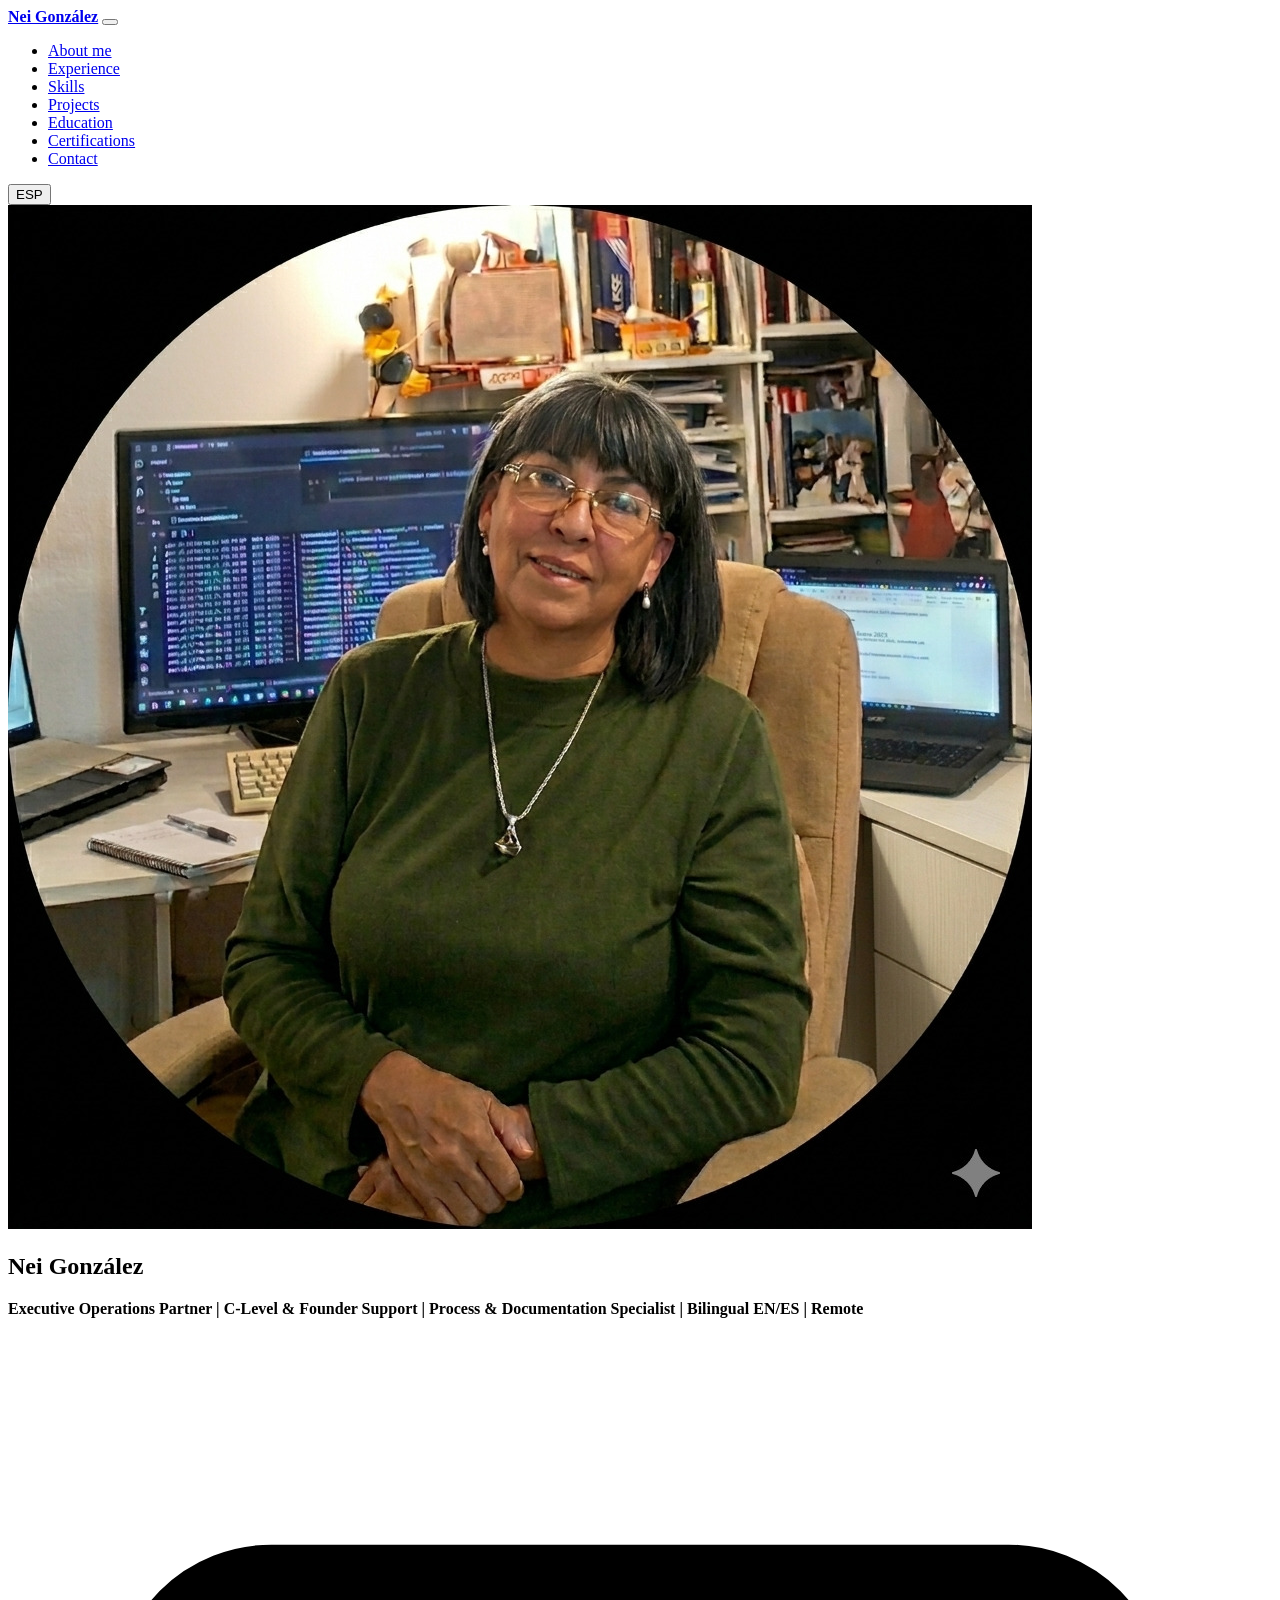
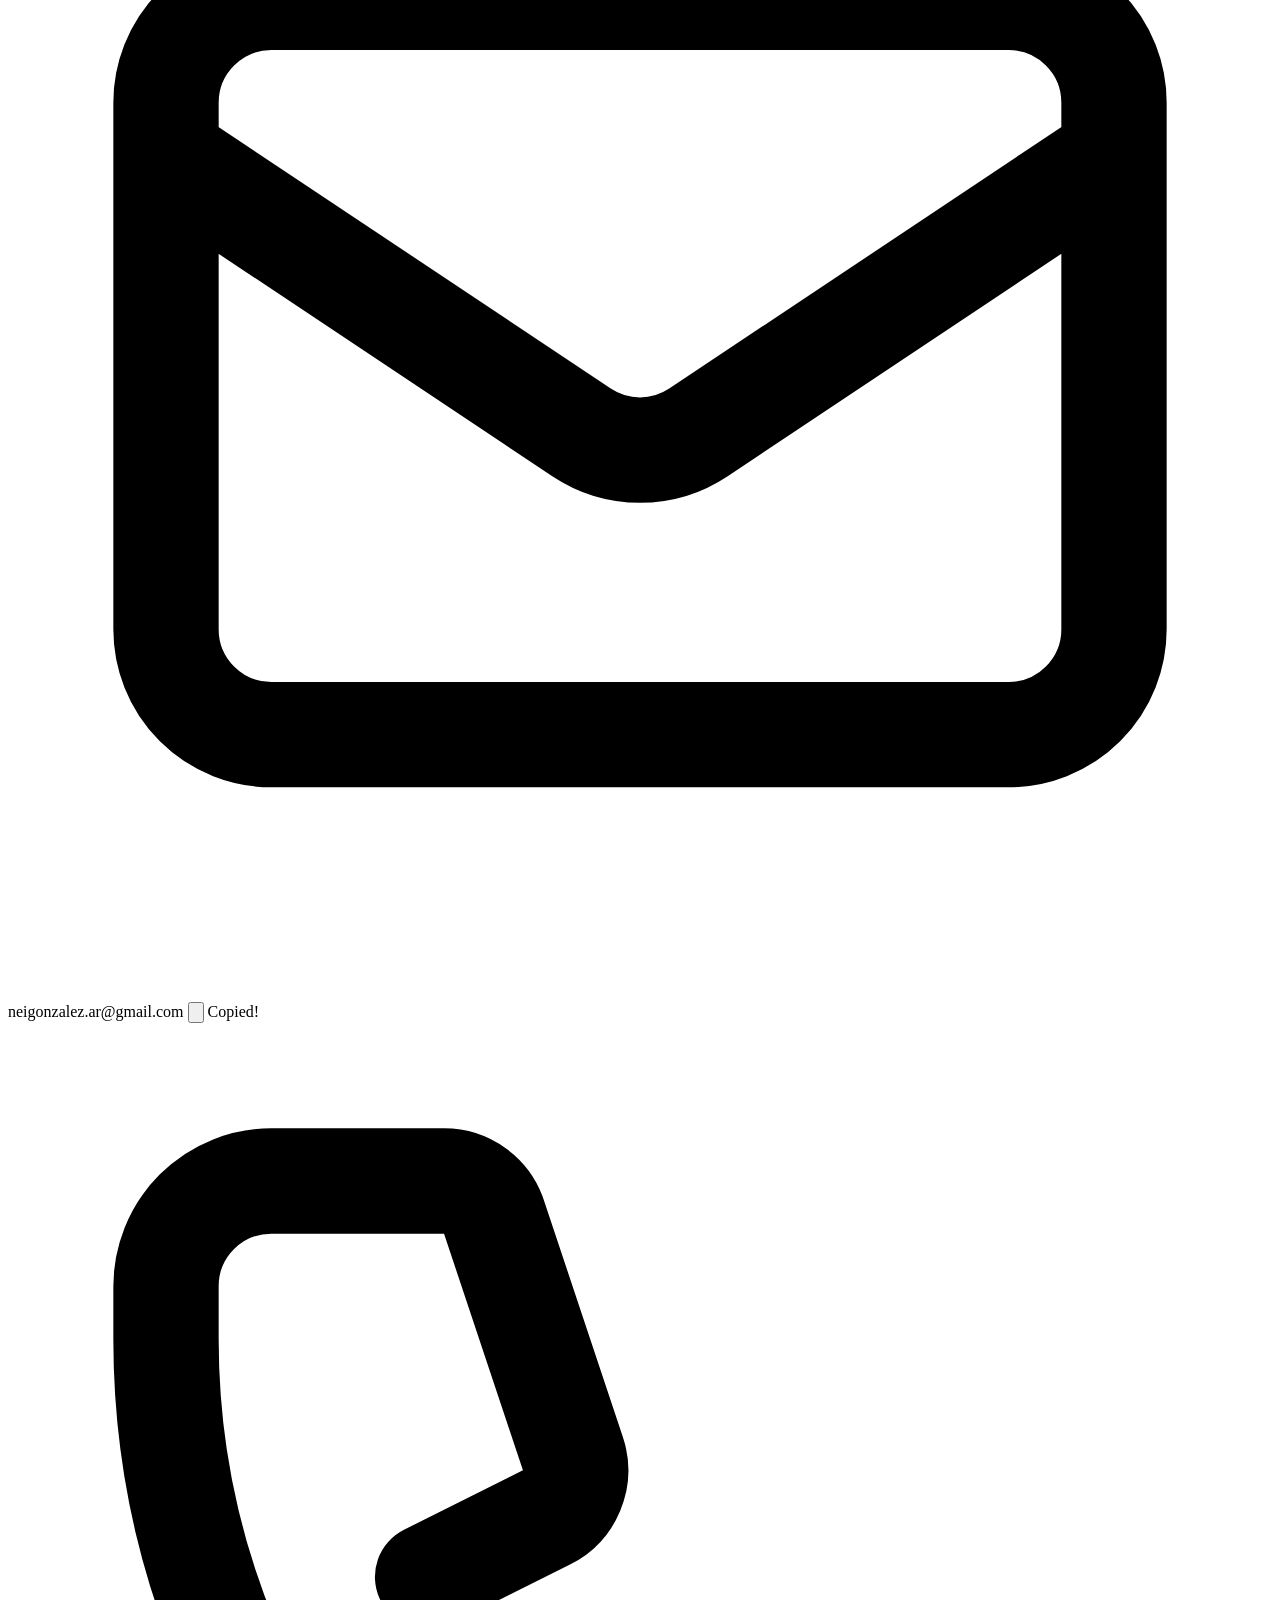
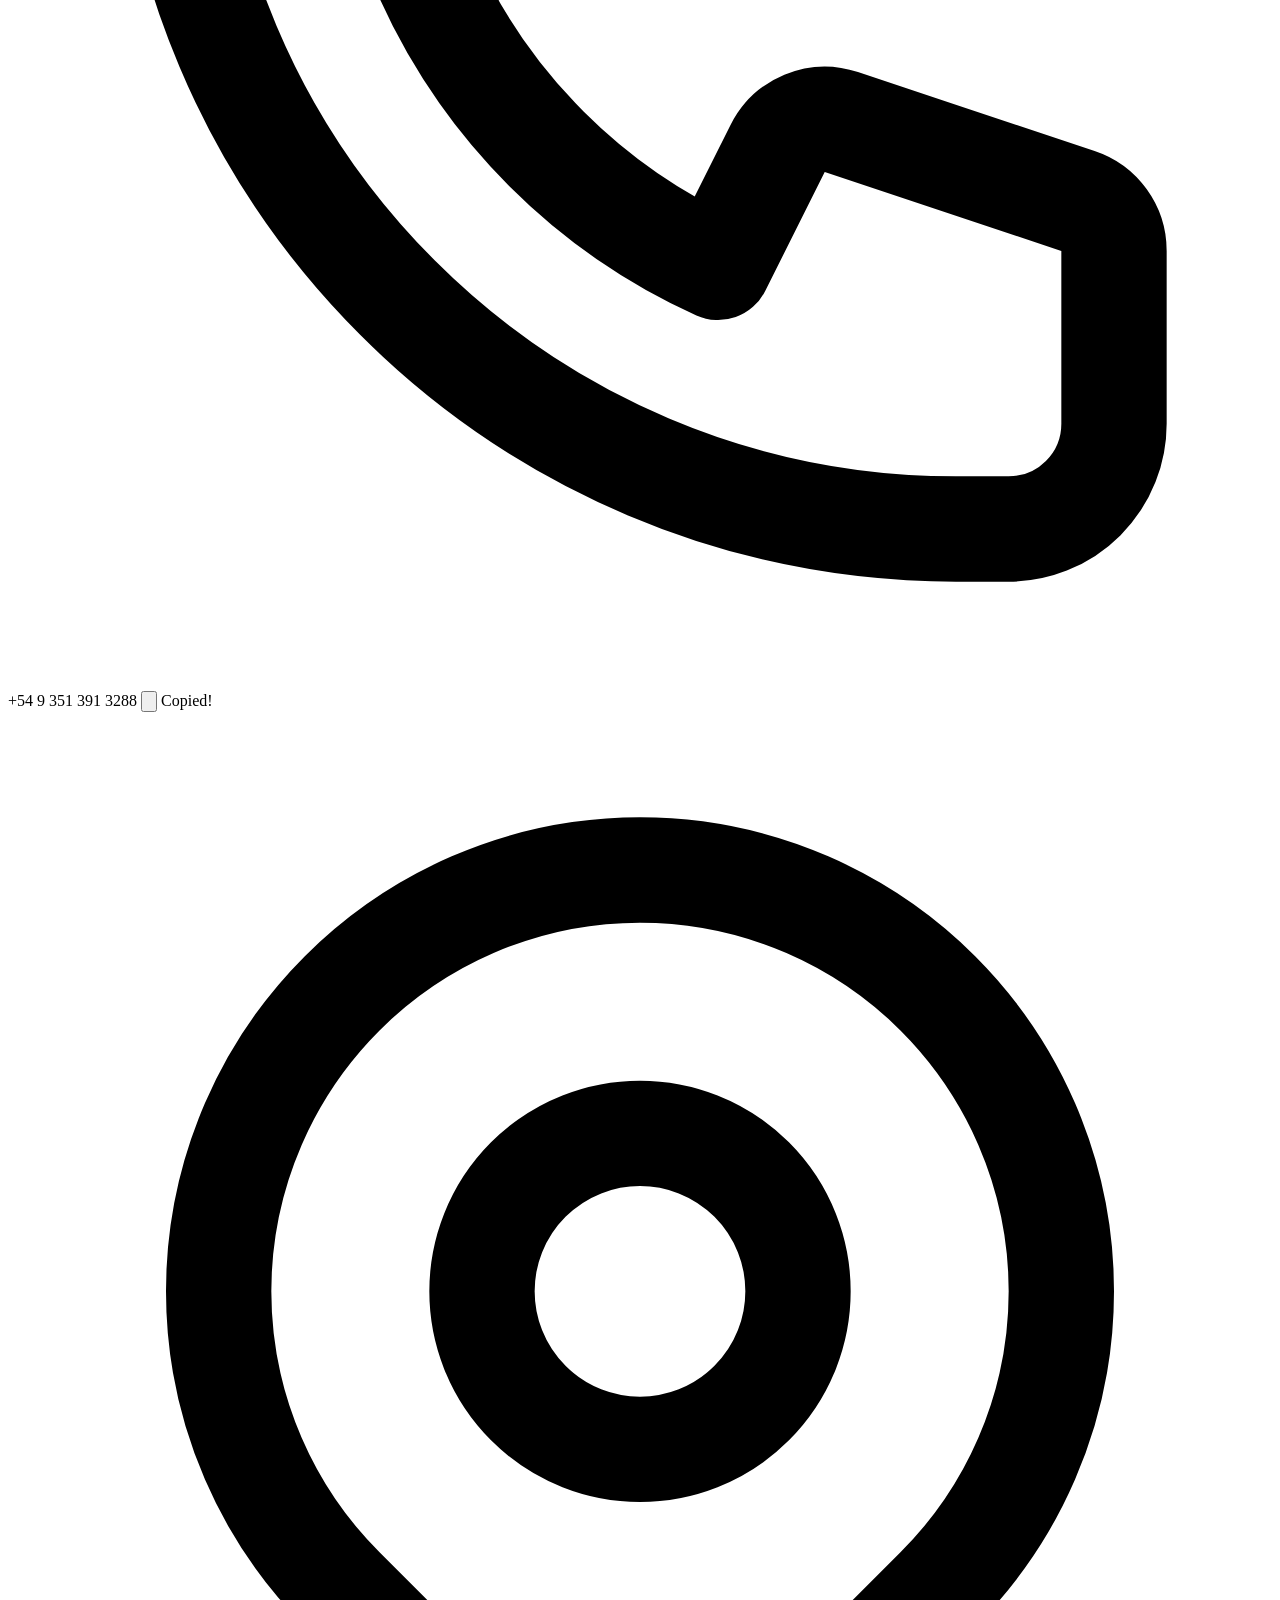
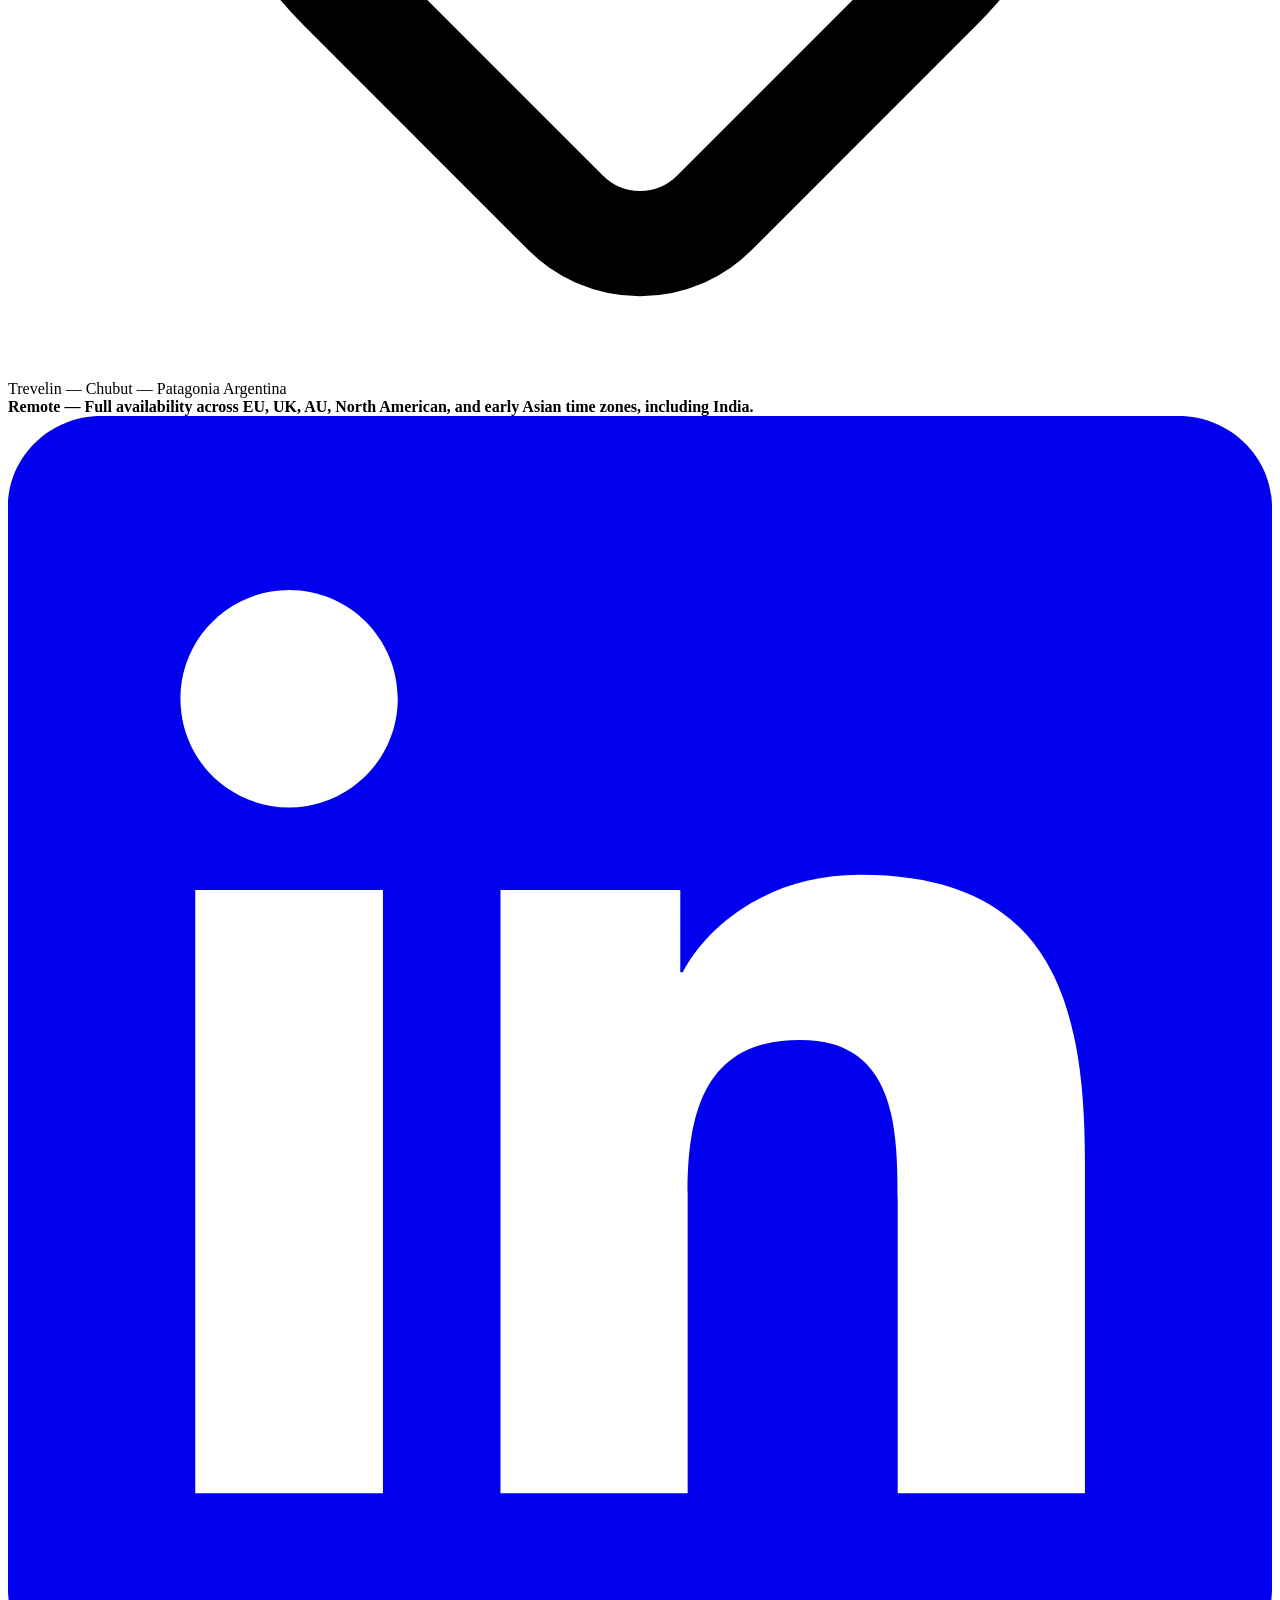
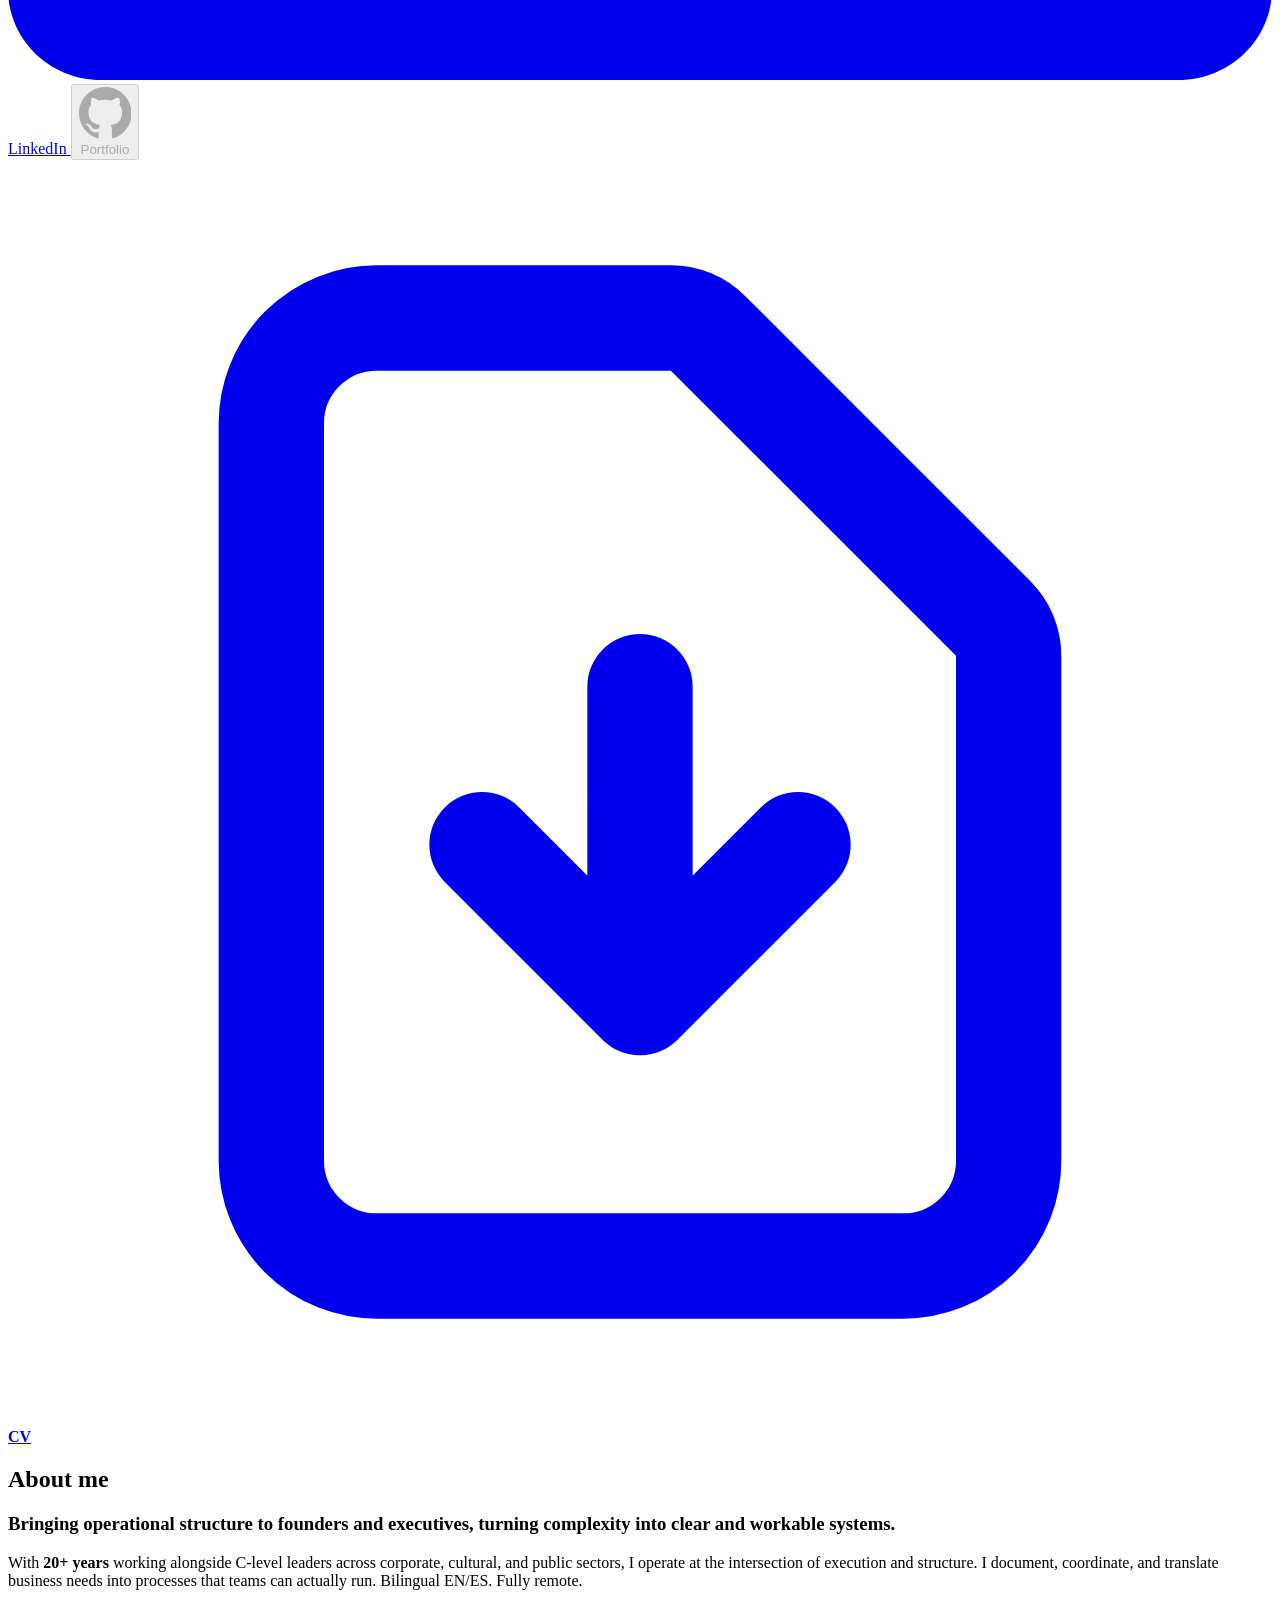
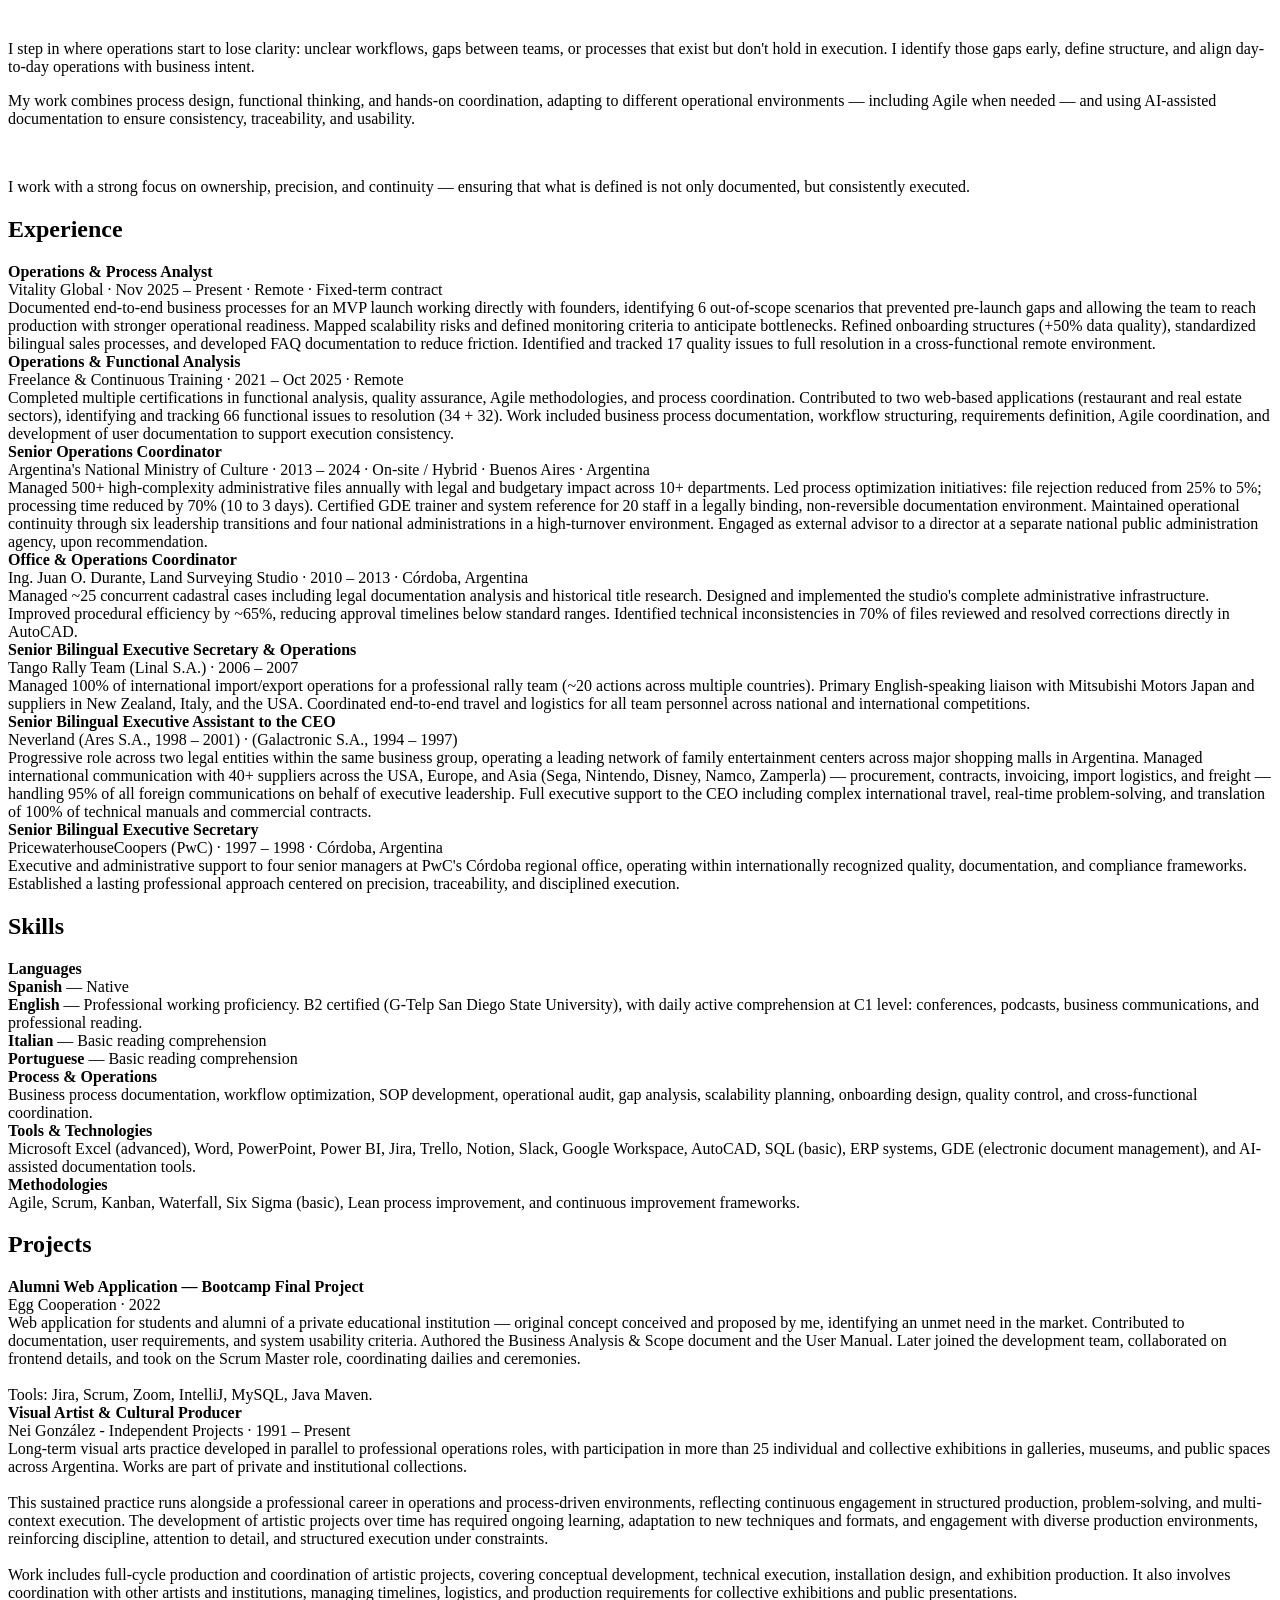
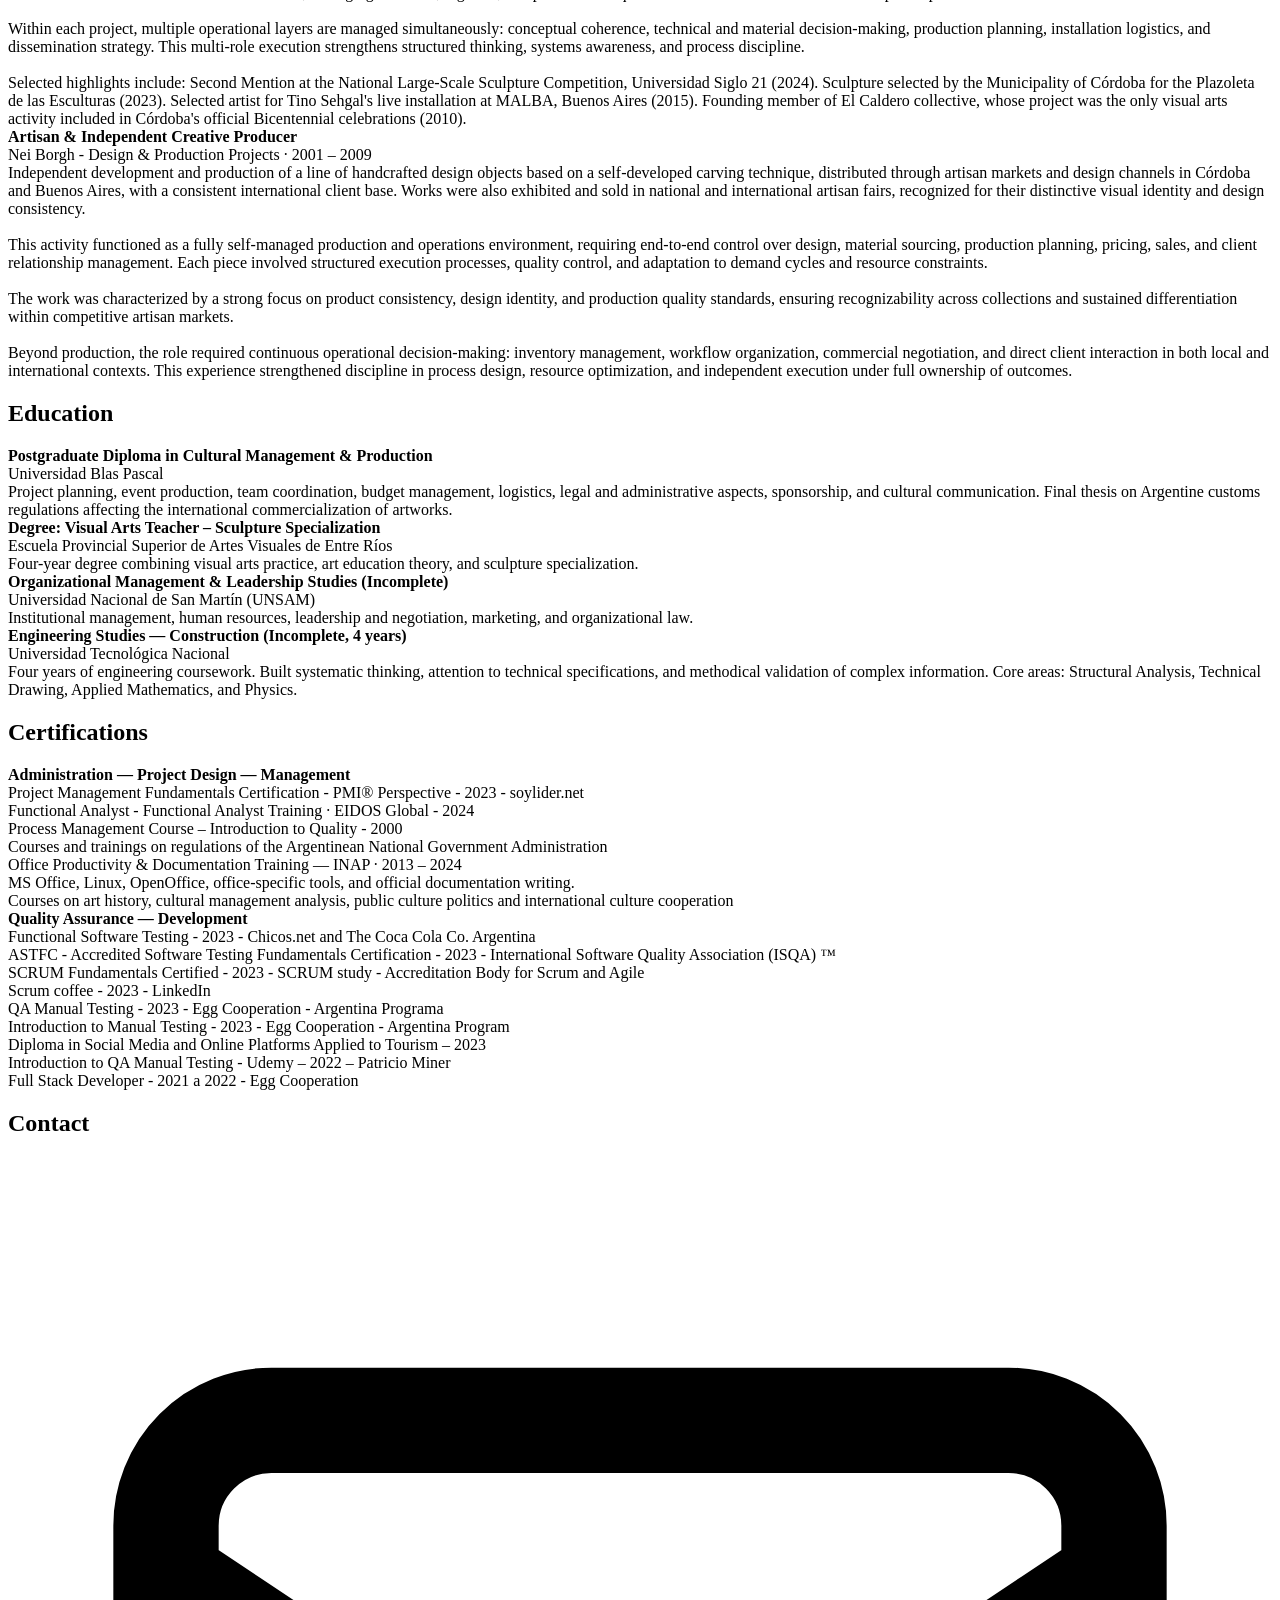
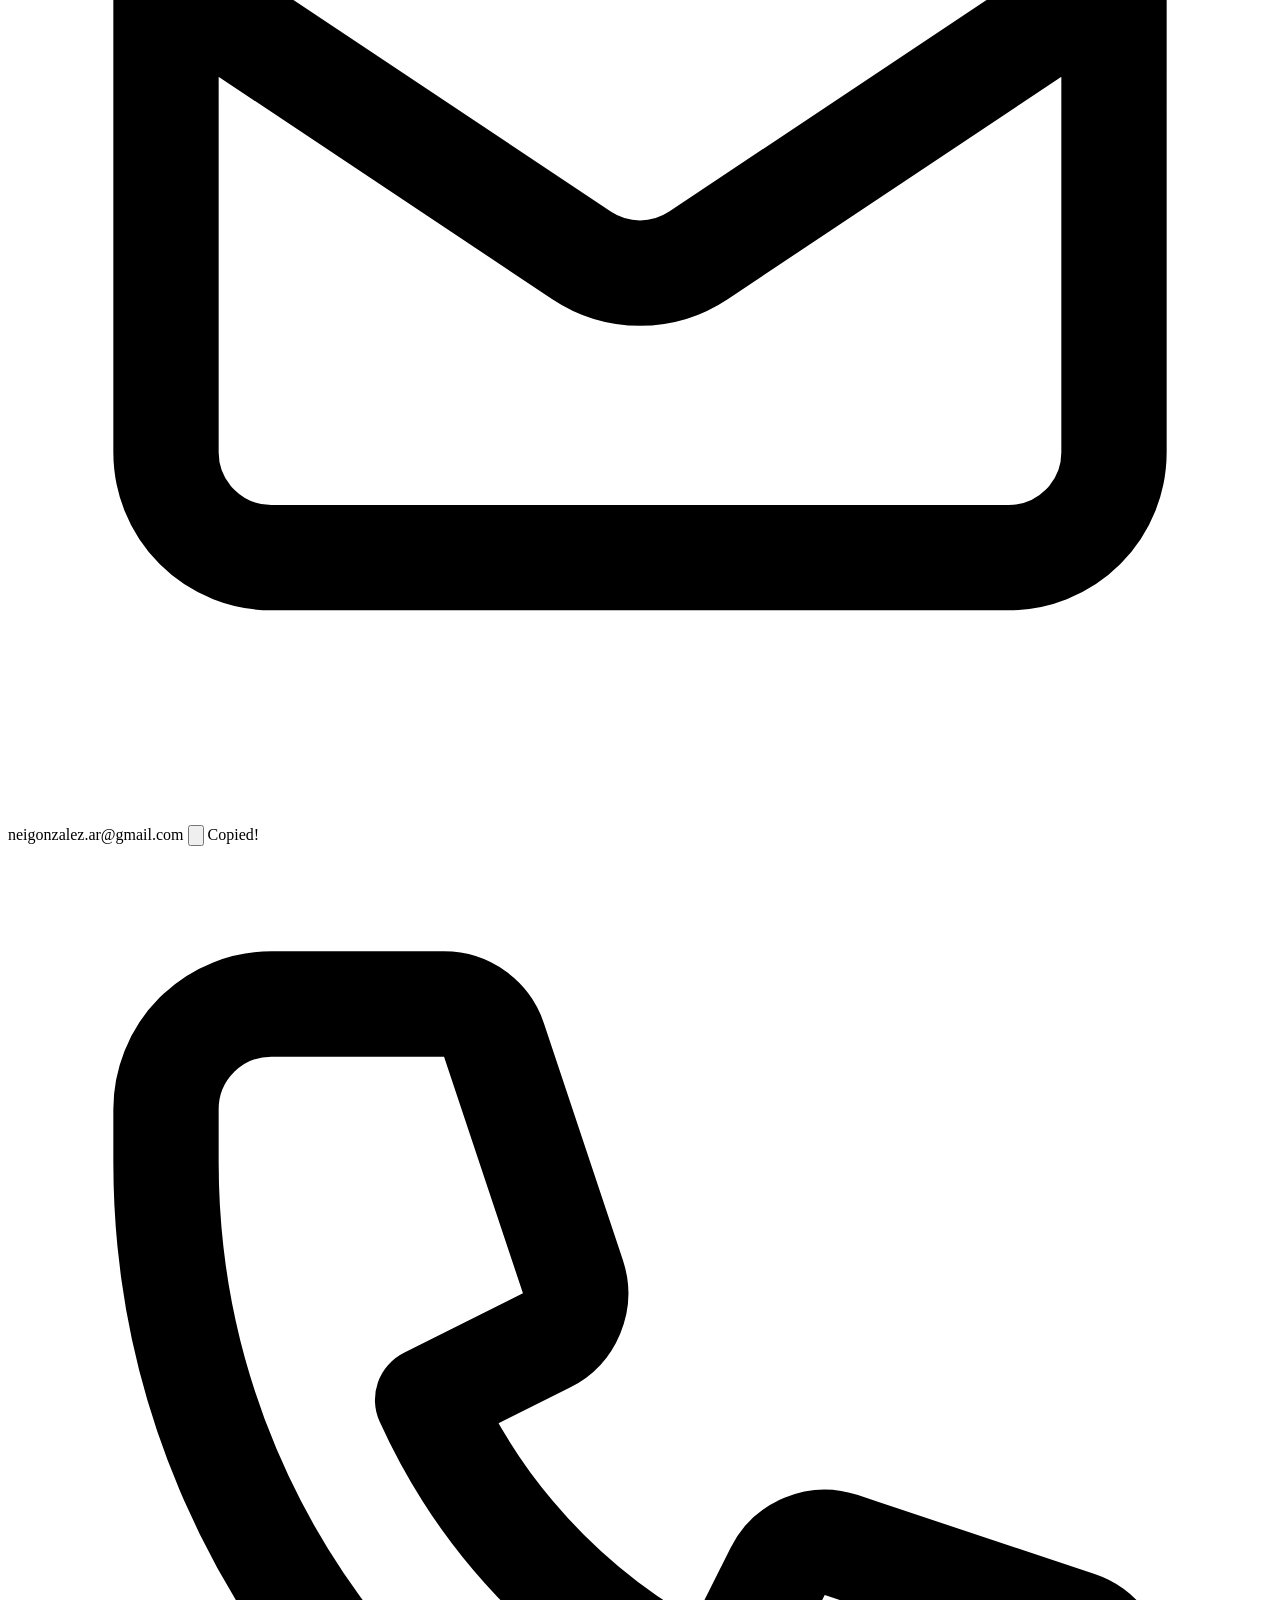
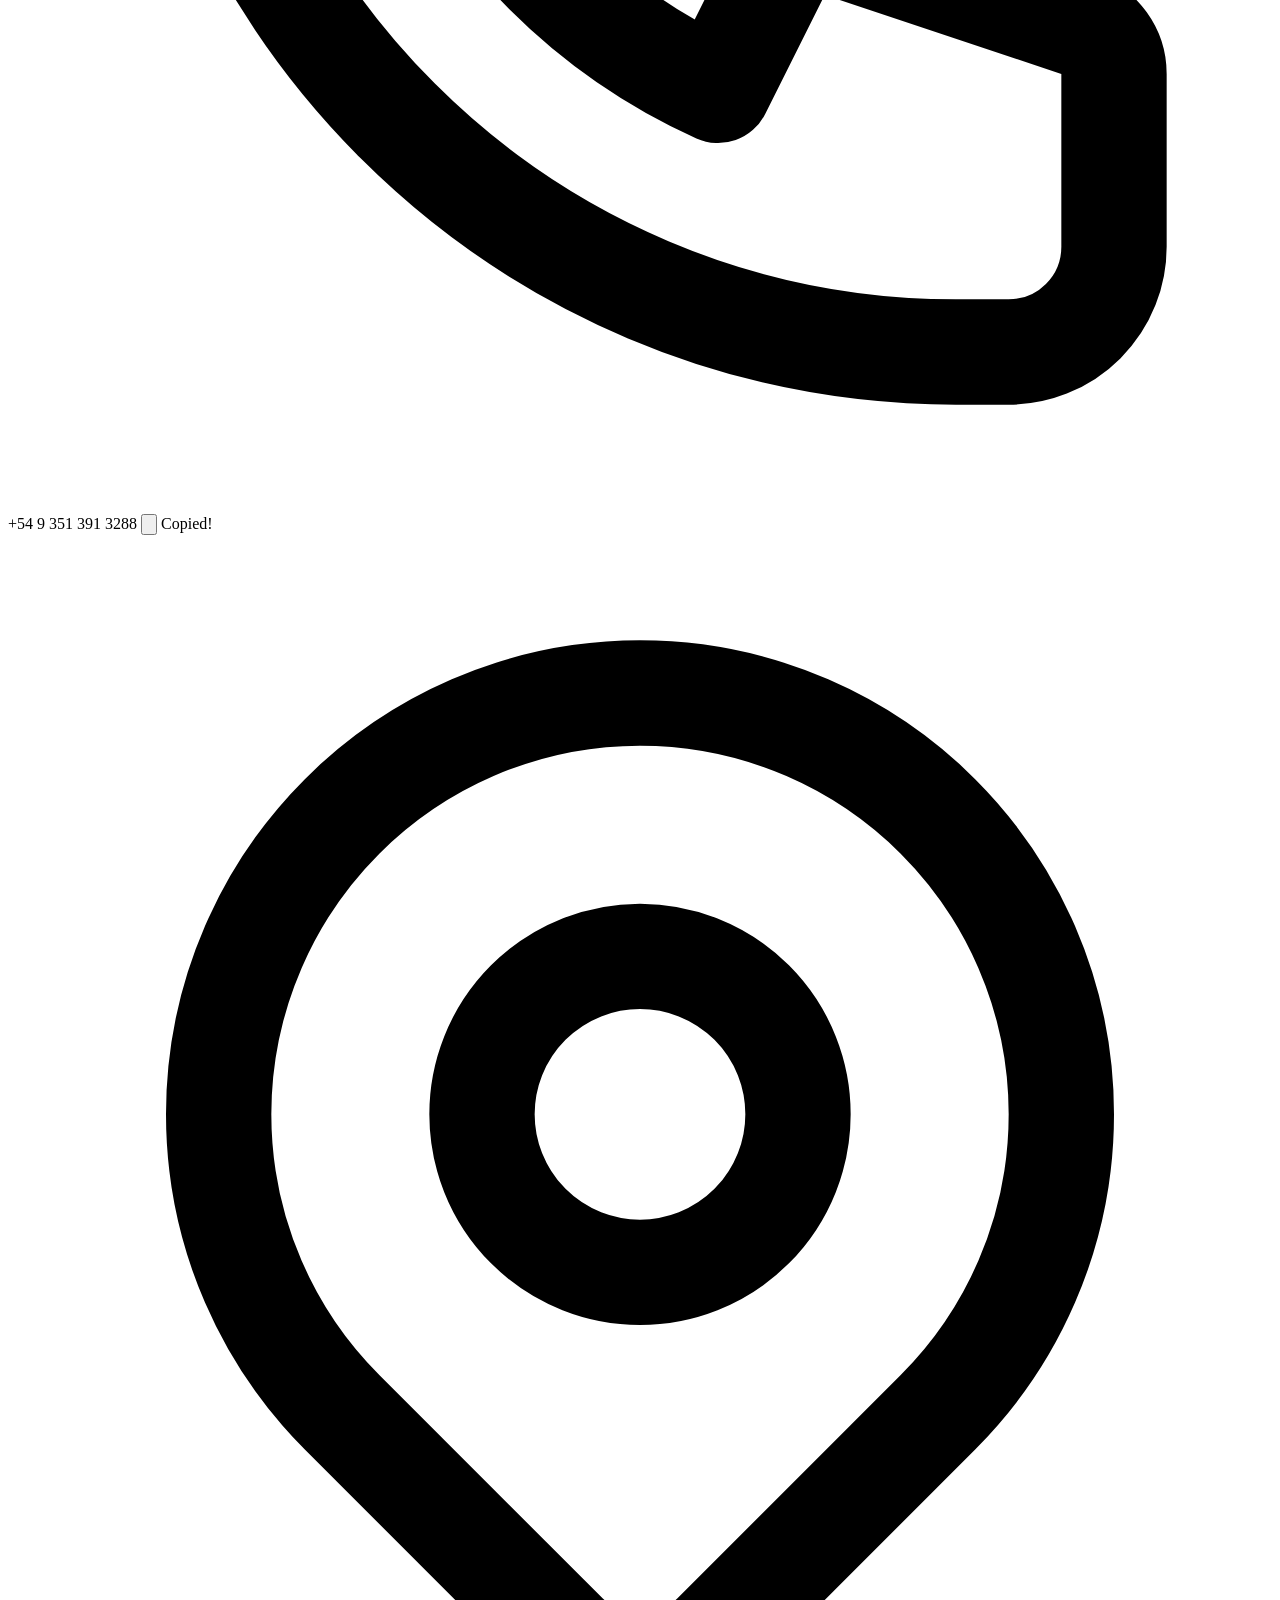
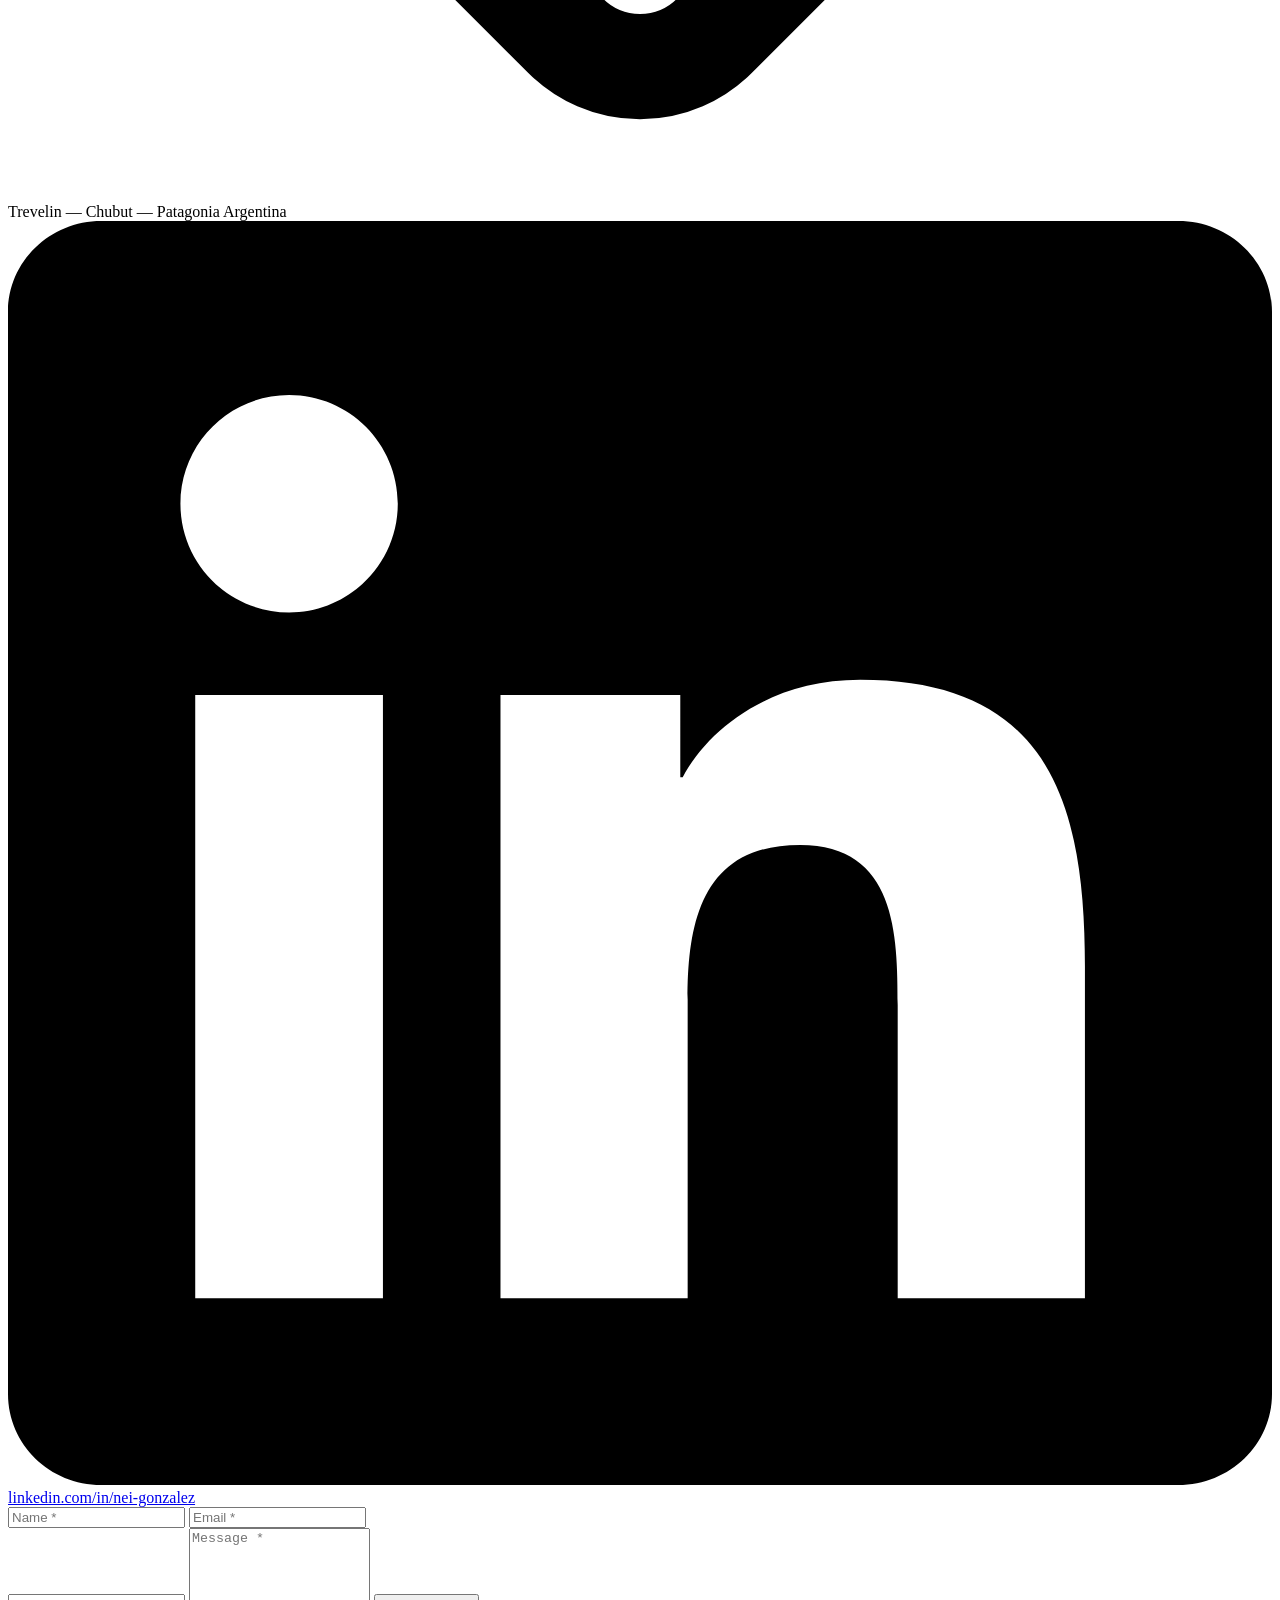
==== index.html @ 6a9e85c9 "Add files via upload" ====
<!DOCTYPE html>
<html lang="en">
<head>
    <meta charset="UTF-8">
    <meta name="viewport" content="width=device-width, initial-scale=1.0">
    <meta name="description" content="Nei González - Executive Operations Partner | C-Level & Founder Support | Process & Documentation Specialist | Bilingual EN/ES | Remote">
    <title>Nei González — Executive Operations Partner</title>
    <link rel="icon" type="image/svg+xml" href="img/favicon.svg">
    <link rel="stylesheet" href="css/estilos.css">
</head>
<body>

    <!-- Navigation -->
    <nav id="navbar">
        <a href="#" class="nav-name" onclick="resetHero(); closeMenu(); return false;"><strong>Nei González</strong></a>
        <button class="hamburger" onclick="toggleMenu()">
            <span></span>
            <span></span>
            <span></span>
        </button>
        <ul class="nav-links" id="navLinks">
            <li><a href="#about" onclick="closeMenu()">About me</a></li>
            <li><a href="#experience" onclick="closeMenu()">Experience</a></li>
            <li><a href="#skills" onclick="closeMenu()">Skills</a></li>
            <li><a href="#projects" onclick="closeMenu()">Projects</a></li>
            <li><a href="#education" onclick="closeMenu()">Education</a></li>
            <li><a href="#certifications" onclick="closeMenu()">Certifications</a></li>
            <li><a href="#contact" onclick="closeMenu()">Contact</a></li>
        </ul>
        <button class="lang-btn" onclick="switchLang()">ESP</button>
    </nav>

    <!-- Hero Section -->
    <section class="hero" id="hero">
        <div class="hero-bg"></div>
        <div class="hero-overlay"></div>

        <div class="hero-content">
            <div class="hero-photo-panel" id="photoPanel">
                <img src="img/perfil.jpg" alt="Nei González" class="hero-photo">
            </div>
            <div class="hero-info-panel" id="infoPanel">
                <h1 class="hero-name"><strong>Nei González</strong></h1>
                <p class="hero-title"><strong>Executive Operations Partner | C-Level & Founder Support | Process & Documentation Specialist | Bilingual EN/ES | Remote</strong></p>

                <div class="hero-contact-item">
                    <svg fill="none" stroke="currentColor" viewBox="0 0 24 24"><path stroke-linecap="round" stroke-linejoin="round" stroke-width="2" d="M3 8l7.89 5.26a2 2 0 002.22 0L21 8M5 19h14a2 2 0 002-2V7a2 2 0 00-2-2H5a2 2 0 00-2 2v10a2 2 0 002 2z"></path></svg>
                    <span>neigonzalez.ar@gmail.com</span>
                    <button class="copy-btn" onclick="copyEmail(this)" title="Copy email">
                        <svg fill="none" stroke="currentColor" viewBox="0 0 24 24"><path stroke-linecap="round" stroke-linejoin="round" stroke-width="2" d="M8 16H6a2 2 0 01-2-2V6a2 2 0 012-2h8a2 2 0 012 2v2m-6 12h8a2 2 0 002-2v-8a2 2 0 00-2-2h-8a2 2 0 00-2 2v8a2 2 0 002 2z"></path></svg>
                    </button>
                    <span class="copy-tooltip">Copied!</span>
                </div>

                <div class="hero-contact-item">
                    <svg fill="none" stroke="currentColor" viewBox="0 0 24 24"><path stroke-linecap="round" stroke-linejoin="round" stroke-width="2" d="M3 5a2 2 0 012-2h3.28a1 1 0 01.948.684l1.498 4.493a1 1 0 01-.502 1.21l-2.257 1.13a11.042 11.042 0 005.516 5.516l1.13-2.257a1 1 0 011.21-.502l4.493 1.498a1 1 0 01.684.949V19a2 2 0 01-2 2h-1C9.716 21 3 14.284 3 6V5z"></path></svg>
                    <span>+54 9 351 391 3288</span>
                    <button class="copy-btn" onclick="copyPhone(this)" title="Copy phone">
                        <svg fill="none" stroke="currentColor" viewBox="0 0 24 24"><path stroke-linecap="round" stroke-linejoin="round" stroke-width="2" d="M8 16H6a2 2 0 01-2-2V6a2 2 0 012-2h8a2 2 0 012 2v2m-6 12h8a2 2 0 002-2v-8a2 2 0 00-2-2h-8a2 2 0 00-2 2v8a2 2 0 002 2z"></path></svg>
                    </button>
                    <span class="copy-tooltip">Copied!</span>
                </div>

                <div class="hero-contact-item">
                    <svg fill="none" stroke="currentColor" viewBox="0 0 24 24"><path stroke-linecap="round" stroke-linejoin="round" stroke-width="2" d="M17.657 16.657L13.414 20.9a1.998 1.998 0 01-2.827 0l-4.244-4.243a8 8 0 1111.314 0z"></path><path stroke-linecap="round" stroke-linejoin="round" stroke-width="2" d="M15 11a3 3 0 11-6 0 3 3 0 016 0z"></path></svg>
                    <span>Trevelin — Chubut — Patagonia Argentina</span>
                </div>

                <div class="hero-availability">
                    <strong>Remote — Full availability across EU, UK, AU, North American, and early Asian time zones, including India.</strong>
                </div>

                <div class="hero-buttons">
                    <a href="https://www.linkedin.com/in/nei-gonzalez" target="_blank" rel="noopener" class="hero-btn">
                        <svg fill="currentColor" viewBox="0 0 24 24"><path d="M20.447 20.452h-3.554v-5.569c0-1.328-.027-3.037-1.852-3.037-1.853 0-2.136 1.445-2.136 2.939v5.667H9.351V9h3.414v1.561h.046c.477-.9 1.637-1.85 3.37-1.85 3.601 0 4.267 2.37 4.267 5.455v6.286zM5.337 7.433c-1.144 0-2.063-.926-2.063-2.065 0-1.138.92-2.063 2.063-2.063 1.14 0 2.064.925 2.064 2.063 0 1.139-.925 2.065-2.064 2.065zm1.782 13.019H3.555V9h3.564v11.452zM22.225 0H1.771C.792 0 0 .774 0 1.729v20.542C0 23.227.792 24 1.771 24h20.451C23.2 24 24 23.227 24 22.271V1.729C24 .774 23.2 0 22.222 0h.003z"/></svg>
                        LinkedIn
                    </a>
                    <button class="hero-btn" disabled title="Coming soon">
                        <svg fill="currentColor" viewBox="0 0 24 24"><path d="M12 0c-6.626 0-12 5.373-12 12 0 5.302 3.438 9.8 8.207 11.387.599.111.793-.261.793-.577v-2.234c-3.338.726-4.033-1.416-4.033-1.416-.546-1.387-1.333-1.756-1.333-1.756-1.089-.745.083-.729.083-.729 1.205.084 1.839 1.237 1.839 1.237 1.07 1.834 2.807 1.304 3.492.997.107-.775.418-1.305.762-1.604-2.665-.305-5.467-1.334-5.467-5.931 0-1.311.469-2.381 1.236-3.221-.124-.303-.535-1.524.117-3.176 0 0 1.008-.322 3.301 1.23.957-.266 1.983-.399 3.003-.404 1.02.005 2.047.138 3.006.404 2.291-1.552 3.297-1.23 3.297-1.23.653 1.653.242 2.874.118 3.176.77.84 1.235 1.911 1.235 3.221 0 4.609-2.807 5.624-5.479 5.921.43.372.823 1.102.823 2.222v3.293c0 .319.192.694.801.576 4.765-1.589 8.199-6.086 8.199-11.386 0-6.627-5.373-12-12-12z"/></svg>
                        Portfolio
                    </button>
                    <a href="cv.pdf" download class="hero-btn">
                        <svg fill="none" stroke="currentColor" viewBox="0 0 24 24"><path stroke-linecap="round" stroke-linejoin="round" stroke-width="2" d="M12 10v6m0 0l-3-3m3 3l3-3m2 8H7a2 2 0 01-2-2V5a2 2 0 012-2h5.586a1 1 0 01.707.293l5.414 5.414a1 1 0 01.293.707V19a2 2 0 01-2 2z"></path></svg>
                        <strong>CV</strong>
                    </a>
                </div>
            </div>
        </div>
    </section>

    <!-- About Section -->
    <section class="about section-gray" id="about">
        <h2 class="section-title"><strong>About me</strong></h2>
        <h3 class="about-headline"><strong>Bringing operational structure to founders and executives, turning complexity into clear and workable systems.</strong></h3>

        <div class="about-content">
            <div class="about-block">
                <p>With <strong>20+ years</strong> working alongside C-level leaders across corporate, cultural, and public sectors, I operate at the intersection of execution and structure. I document, coordinate, and translate business needs into processes that teams can actually run. Bilingual EN/ES. Fully remote.</p>
                <br>
                <p>I step in where operations start to lose clarity: unclear workflows, gaps between teams, or processes that exist but don't hold in execution. I identify those gaps early, define structure, and align day-to-day operations with business intent.</p>
            </div>

            <div class="about-block">
                <p>My work combines process design, functional thinking, and hands-on coordination, adapting to different operational environments — including Agile when needed — and using AI-assisted documentation to ensure consistency, traceability, and usability.</p>
                <br>
                <p>I work with a strong focus on ownership, precision, and continuity — ensuring that what is defined is not only documented, but consistently executed.</p>
            </div>
        </div>
    </section>

    <!-- Experience Section -->
    <section class="experience section-white animate-columns" id="experience">
        <h2 class="section-title"><strong>Experience</strong></h2>

        <div class="experience-item">
            <div class="experience-title">
                <strong>Operations & Process Analyst</strong><br>
                Vitality Global · Nov 2025 – Present · Remote · Fixed-term contract
            </div>
            <div class="experience-text">
                Documented end-to-end business processes for an MVP launch working directly with founders, identifying 6 out-of-scope scenarios that prevented pre-launch gaps and allowing the team to reach production with stronger operational readiness. Mapped scalability risks and defined monitoring criteria to anticipate bottlenecks. Refined onboarding structures (+50% data quality), standardized bilingual sales processes, and developed FAQ documentation to reduce friction. Identified and tracked 17 quality issues to full resolution in a cross-functional remote environment.
            </div>
        </div>

        <div class="experience-item">
            <div class="experience-title">
                <strong>Operations & Functional Analysis</strong><br>
                Freelance & Continuous Training · 2021 – Oct 2025 · Remote
            </div>
            <div class="experience-text">
                Completed multiple certifications in functional analysis, quality assurance, Agile methodologies, and process coordination. Contributed to two web-based applications (restaurant and real estate sectors), identifying and tracking 66 functional issues to resolution (34 + 32). Work included business process documentation, workflow structuring, requirements definition, Agile coordination, and development of user documentation to support execution consistency.
            </div>
        </div>

        <div class="experience-item">
            <div class="experience-title">
                <strong>Senior Operations Coordinator</strong><br>
                Argentina's National Ministry of Culture · 2013 – 2024 · On-site / Hybrid · Buenos Aires · Argentina
            </div>
            <div class="experience-text">
                Managed 500+ high-complexity administrative files annually with legal and budgetary impact across 10+ departments. Led process optimization initiatives: file rejection reduced from 25% to 5%; processing time reduced by 70% (10 to 3 days). Certified GDE trainer and system reference for 20 staff in a legally binding, non-reversible documentation environment. Maintained operational continuity through six leadership transitions and four national administrations in a high-turnover environment. Engaged as external advisor to a director at a separate national public administration agency, upon recommendation.
            </div>
        </div>

        <div class="experience-item">
            <div class="experience-title">
                <strong>Office & Operations Coordinator</strong><br>
                Ing. Juan O. Durante, Land Surveying Studio · 2010 – 2013 · Córdoba, Argentina
            </div>
            <div class="experience-text">
                Managed ~25 concurrent cadastral cases including legal documentation analysis and historical title research. Designed and implemented the studio's complete administrative infrastructure. Improved procedural efficiency by ~65%, reducing approval timelines below standard ranges. Identified technical inconsistencies in 70% of files reviewed and resolved corrections directly in AutoCAD.
            </div>
        </div>

        <div class="experience-item">
            <div class="experience-title">
                <strong>Senior Bilingual Executive Secretary & Operations</strong><br>
                Tango Rally Team (Linal S.A.) · 2006 – 2007
            </div>
            <div class="experience-text">
                Managed 100% of international import/export operations for a professional rally team (~20 actions across multiple countries). Primary English-speaking liaison with Mitsubishi Motors Japan and suppliers in New Zealand, Italy, and the USA. Coordinated end-to-end travel and logistics for all team personnel across national and international competitions.
            </div>
        </div>

        <div class="experience-item">
            <div class="experience-title">
                <strong>Senior Bilingual Executive Assistant to the CEO</strong><br>
                Neverland (Ares S.A., 1998 – 2001) · (Galactronic S.A., 1994 – 1997)
            </div>
            <div class="experience-text">
                Progressive role across two legal entities within the same business group, operating a leading network of family entertainment centers across major shopping malls in Argentina. Managed international communication with 40+ suppliers across the USA, Europe, and Asia (Sega, Nintendo, Disney, Namco, Zamperla) — procurement, contracts, invoicing, import logistics, and freight — handling 95% of all foreign communications on behalf of executive leadership. Full executive support to the CEO including complex international travel, real-time problem-solving, and translation of 100% of technical manuals and commercial contracts.
            </div>
        </div>

        <div class="experience-item">
            <div class="experience-title">
                <strong>Senior Bilingual Executive Secretary</strong><br>
                PricewaterhouseCoopers (PwC) · 1997 – 1998 · Córdoba, Argentina
            </div>
            <div class="experience-text">
                Executive and administrative support to four senior managers at PwC's Córdoba regional office, operating within internationally recognized quality, documentation, and compliance frameworks. Established a lasting professional approach centered on precision, traceability, and disciplined execution.
            </div>
        </div>
    </section>

    <!-- Skills Section -->
    <section class="experience section-white animate-columns" id="skills">
        <h2 class="section-title"><strong>Skills</strong></h2>

        <div class="experience-item">
            <div class="experience-title">
                <strong>Languages</strong>
            </div>
            <div class="experience-text">
                <span style="font-weight:600;color:var(--navy);">Spanish</span> — Native<br>
                <span style="font-weight:600;color:var(--navy);">English</span> — Professional working proficiency. B2 certified (G-Telp San Diego State University), with daily active comprehension at C1 level: conferences, podcasts, business communications, and professional reading.<br>
                <span style="font-weight:600;color:var(--navy);">Italian</span> — Basic reading comprehension<br>
                <span style="font-weight:600;color:var(--navy);">Portuguese</span> — Basic reading comprehension
            </div>
        </div>

        <div class="experience-item">
            <div class="experience-title">
                <strong>Process & Operations</strong>
            </div>
            <div class="experience-text">
                Business process documentation, workflow optimization, SOP development, operational audit, gap analysis, scalability planning, onboarding design, quality control, and cross-functional coordination.
            </div>
        </div>

        <div class="experience-item">
            <div class="experience-title">
                <strong>Tools & Technologies</strong>
            </div>
            <div class="experience-text">
                Microsoft Excel (advanced), Word, PowerPoint, Power BI, Jira, Trello, Notion, Slack, Google Workspace, AutoCAD, SQL (basic), ERP systems, GDE (electronic document management), and AI-assisted documentation tools.
            </div>
        </div>

        <div class="experience-item">
            <div class="experience-title">
                <strong>Methodologies</strong>
            </div>
            <div class="experience-text">
                Agile, Scrum, Kanban, Waterfall, Six Sigma (basic), Lean process improvement, and continuous improvement frameworks.
            </div>
        </div>
    </section>

    <!-- Projects Section -->
    <section class="experience section-gray animate-columns" id="projects">
        <h2 class="section-title"><strong>Projects</strong></h2>

        <div class="experience-item">
            <div class="experience-title">
                <strong>Alumni Web Application — Bootcamp Final Project</strong><br>
                Egg Cooperation · 2022
            </div>
            <div class="experience-text">
                Web application for students and alumni of a private educational institution — original concept conceived and proposed by me, identifying an unmet need in the market. Contributed to documentation, user requirements, and system usability criteria. Authored the Business Analysis & Scope document and the User Manual. Later joined the development team, collaborated on frontend details, and took on the Scrum Master role, coordinating dailies and ceremonies.
                <br><br>
                Tools: Jira, Scrum, Zoom, IntelliJ, MySQL, Java Maven.
            </div>
        </div>

        <div class="experience-item">
            <div class="experience-title">
                <strong>Visual Artist & Cultural Producer</strong><br>
                Nei González - Independent Projects · 1991 – Present
            </div>
            <div class="experience-text">
                Long-term visual arts practice developed in parallel to professional operations roles, with participation in more than 25 individual and collective exhibitions in galleries, museums, and public spaces across Argentina. Works are part of private and institutional collections.
                <br><br>
                This sustained practice runs alongside a professional career in operations and process-driven environments, reflecting continuous engagement in structured production, problem-solving, and multi-context execution. The development of artistic projects over time has required ongoing learning, adaptation to new techniques and formats, and engagement with diverse production environments, reinforcing discipline, attention to detail, and structured execution under constraints.
                <br><br>
                Work includes full-cycle production and coordination of artistic projects, covering conceptual development, technical execution, installation design, and exhibition production. It also involves coordination with other artists and institutions, managing timelines, logistics, and production requirements for collective exhibitions and public presentations.
                <br><br>
                Within each project, multiple operational layers are managed simultaneously: conceptual coherence, technical and material decision-making, production planning, installation logistics, and dissemination strategy. This multi-role execution strengthens structured thinking, systems awareness, and process discipline.
                <br><br>
                Selected highlights include: Second Mention at the National Large-Scale Sculpture Competition, Universidad Siglo 21 (2024). Sculpture selected by the Municipality of Córdoba for the Plazoleta de las Esculturas (2023). Selected artist for Tino Sehgal's live installation at MALBA, Buenos Aires (2015). Founding member of El Caldero collective, whose project was the only visual arts activity included in Córdoba's official Bicentennial celebrations (2010).
            </div>
        </div>

        <div class="experience-item">
            <div class="experience-title">
                <strong>Artisan & Independent Creative Producer</strong><br>
                Nei Borgh - Design & Production Projects · 2001 – 2009
            </div>
            <div class="experience-text">
                Independent development and production of a line of handcrafted design objects based on a self-developed carving technique, distributed through artisan markets and design channels in Córdoba and Buenos Aires, with a consistent international client base. Works were also exhibited and sold in national and international artisan fairs, recognized for their distinctive visual identity and design consistency.
                <br><br>
                This activity functioned as a fully self-managed production and operations environment, requiring end-to-end control over design, material sourcing, production planning, pricing, sales, and client relationship management. Each piece involved structured execution processes, quality control, and adaptation to demand cycles and resource constraints.
                <br><br>
                The work was characterized by a strong focus on product consistency, design identity, and production quality standards, ensuring recognizability across collections and sustained differentiation within competitive artisan markets.
                <br><br>
                Beyond production, the role required continuous operational decision-making: inventory management, workflow organization, commercial negotiation, and direct client interaction in both local and international contexts. This experience strengthened discipline in process design, resource optimization, and independent execution under full ownership of outcomes.
            </div>
        </div>
    </section>

    <!-- Education Section -->
    <section class="education section-white" id="education">
        <h2 class="section-title"><strong>Education</strong></h2>

        <div class="education-item">
            <div class="education-title">
                <strong>Postgraduate Diploma in Cultural Management & Production</strong><br>
                Universidad Blas Pascal
            </div>
            <div class="education-text">
                Project planning, event production, team coordination, budget management, logistics, legal and administrative aspects, sponsorship, and cultural communication. Final thesis on Argentine customs regulations affecting the international commercialization of artworks.
            </div>
        </div>

        <div class="education-item">
            <div class="education-title">
                <strong>Degree: Visual Arts Teacher – Sculpture Specialization</strong><br>
                Escuela Provincial Superior de Artes Visuales de Entre Ríos
            </div>
            <div class="education-text">
                Four-year degree combining visual arts practice, art education theory, and sculpture specialization.
            </div>
        </div>

        <div class="education-item">
            <div class="education-title">
                <strong>Organizational Management & Leadership Studies (Incomplete)</strong><br>
                Universidad Nacional de San Martín (UNSAM)
            </div>
            <div class="education-text">
                Institutional management, human resources, leadership and negotiation, marketing, and organizational law.
            </div>
        </div>

        <div class="education-item">
            <div class="education-title">
                <strong>Engineering Studies — Construction (Incomplete, 4 years)</strong><br>
                Universidad Tecnológica Nacional
            </div>
            <div class="education-text">
                Four years of engineering coursework. Built systematic thinking, attention to technical specifications, and methodical validation of complex information. Core areas: Structural Analysis, Technical Drawing, Applied Mathematics, and Physics.
            </div>
        </div>
    </section>

    <!-- Certifications Section -->
    <section class="experience section-gray animate-columns" id="certifications">
        <h2 class="section-title"><strong>Certifications</strong></h2>

        <div class="experience-item">
            <div class="experience-title">
                <strong>Administration — Project Design — Management</strong>
            </div>
            <div class="experience-text">
                Project Management Fundamentals Certification - PMI® Perspective - 2023 - soylider.net<br>
                Functional Analyst - Functional Analyst Training · EIDOS Global - 2024<br>
                Process Management Course – Introduction to Quality - 2000<br>
                Courses and trainings on regulations of the Argentinean National Government Administration<br>
                Office Productivity & Documentation Training — INAP · 2013 – 2024<br>
                MS Office, Linux, OpenOffice, office-specific tools, and official documentation writing.<br>
                Courses on art history, cultural management analysis, public culture politics and international culture cooperation
            </div>
        </div>

        <div class="experience-item">
            <div class="experience-title">
                <strong>Quality Assurance — Development</strong>
            </div>
            <div class="experience-text">
                Functional Software Testing - 2023 - Chicos.net and The Coca Cola Co. Argentina<br>
                ASTFC - Accredited Software Testing Fundamentals Certification - 2023 - International Software Quality Association (ISQA) ™<br>
                SCRUM Fundamentals Certified - 2023 - SCRUM study - Accreditation Body for Scrum and Agile<br>
                Scrum coffee - 2023 - LinkedIn<br>
                QA Manual Testing - 2023 - Egg Cooperation - Argentina Programa<br>
                Introduction to Manual Testing - 2023 - Egg Cooperation - Argentina Program<br>
                Diploma in Social Media and Online Platforms Applied to Tourism – 2023<br>
                Introduction to QA Manual Testing - Udemy – 2022 – Patricio Miner<br>
                Full Stack Developer - 2021 a 2022 - Egg Cooperation
            </div>
        </div>
    </section>

    <!-- Contact Section -->
    <section class="contact section-gray" id="contact">
        <h2 class="section-title"><strong>Contact</strong></h2>

        <div class="contact-content">
            <div class="contact-info animate-contact">
                <div class="contact-item">
                    <svg fill="none" stroke="currentColor" viewBox="0 0 24 24"><path stroke-linecap="round" stroke-linejoin="round" stroke-width="2" d="M3 8l7.89 5.26a2 2 0 002.22 0L21 8M5 19h14a2 2 0 002-2V7a2 2 0 00-2-2H5a2 2 0 00-2 2v10a2 2 0 002 2z"></path></svg>
                    <span>neigonzalez.ar@gmail.com</span>
                    <button class="copy-btn" onclick="copyEmail(this)" title="Copy email">
                        <svg fill="none" stroke="currentColor" viewBox="0 0 24 24"><path stroke-linecap="round" stroke-linejoin="round" stroke-width="2" d="M8 16H6a2 2 0 01-2-2V6a2 2 0 012-2h8a2 2 0 012 2v2m-6 12h8a2 2 0 002-2v-8a2 2 0 00-2-2h-8a2 2 0 00-2 2v8a2 2 0 002 2z"></path></svg>
                    </button>
                    <span class="copy-tooltip">Copied!</span>
                </div>
                <div class="contact-item">
                    <svg fill="none" stroke="currentColor" viewBox="0 0 24 24"><path stroke-linecap="round" stroke-linejoin="round" stroke-width="2" d="M3 5a2 2 0 012-2h3.28a1 1 0 01.948.684l1.498 4.493a1 1 0 01-.502 1.21l-2.257 1.13a11.042 11.042 0 005.516 5.516l1.13-2.257a1 1 0 011.21-.502l4.493 1.498a1 1 0 01.684.949V19a2 2 0 01-2 2h-1C9.716 21 3 14.284 3 6V5z"></path></svg>
                    <span>+54 9 351 391 3288</span>
                    <button class="copy-btn" onclick="copyPhone(this)" title="Copy phone">
                        <svg fill="none" stroke="currentColor" viewBox="0 0 24 24"><path stroke-linecap="round" stroke-linejoin="round" stroke-width="2" d="M8 16H6a2 2 0 01-2-2V6a2 2 0 012-2h8a2 2 0 012 2v2m-6 12h8a2 2 0 002-2v-8a2 2 0 00-2-2h-8a2 2 0 00-2 2v8a2 2 0 002 2z"></path></svg>
                    </button>
                    <span class="copy-tooltip">Copied!</span>
                </div>
                <div class="contact-item">
                    <svg fill="none" stroke="currentColor" viewBox="0 0 24 24"><path stroke-linecap="round" stroke-linejoin="round" stroke-width="2" d="M17.657 16.657L13.414 20.9a1.998 1.998 0 01-2.827 0l-4.244-4.243a8 8 0 1111.314 0z"></path><path stroke-linecap="round" stroke-linejoin="round" stroke-width="2" d="M15 11a3 3 0 11-6 0 3 3 0 016 0z"></path></svg>
                    <span>Trevelin — Chubut — Patagonia Argentina</span>
                </div>
                <div class="contact-item">
                    <svg fill="currentColor" viewBox="0 0 24 24"><path d="M20.447 20.452h-3.554v-5.569c0-1.328-.027-3.037-1.852-3.037-1.853 0-2.136 1.445-2.136 2.939v5.667H9.351V9h3.414v1.561h.046c.477-.9 1.637-1.85 3.37-1.85 3.601 0 4.267 2.37 4.267 5.455v6.286zM5.337 7.433c-1.144 0-2.063-.926-2.063-2.065 0-1.138.92-2.063 2.063-2.063 1.14 0 2.064.925 2.064 2.063 0 1.139-.925 2.065-2.064 2.065zm1.782 13.019H3.555V9h3.564v11.452zM22.225 0H1.771C.792 0 0 .774 0 1.729v20.542C0 23.227.792 24 1.771 24h20.451C23.2 24 24 23.227 24 22.271V1.729C24 .774 23.2 0 22.222 0h.003z"/></svg>
                    <a href="https://www.linkedin.com/in/nei-gonzalez" target="_blank" rel="noopener">linkedin.com/in/nei-gonzalez</a>
                </div>
            </div>

            <form class="contact-form" id="contactForm" action="https://formspree.io/f/xgodwqaw" method="POST" novalidate>
                <div class="form-row">
                    <input type="text" name="name" placeholder="Name *" required oninvalid="this.setCustomValidity('This field is required')" oninput="this.setCustomValidity('')">
                    <input type="email" name="email" placeholder="Email *" required oninvalid="this.setCustomValidity('Please enter a valid email address')" oninput="this.setCustomValidity('')">
                </div>
                <input type="text" name="subject" placeholder="Subject *" required oninvalid="this.setCustomValidity('This field is required')" oninput="this.setCustomValidity('')">
                <textarea name="message" placeholder="Message *" rows="5" required oninvalid="this.setCustomValidity('This field is required')" oninput="this.setCustomValidity('')"></textarea>
                <button type="submit" class="form-submit">Send message</button>
                <p class="form-status" id="formStatus"></p>
            </form>
        </div>
    </section>

    <!-- Footer -->
    <footer class="footer" id="footer">
        <div class="footer-box">
            <div class="footer-line">
                <span class="footer-text">This landing page was fully designed and built by Nei González using AI tools.</span>
            </div>
            <div class="footer-icons">
                <a href="https://www.linkedin.com/in/nei-gonzalez" target="_blank" rel="noopener" class="footer-icon" title="LinkedIn">
                    <svg fill="currentColor" viewBox="0 0 24 24"><path d="M20.447 20.452h-3.554v-5.569c0-1.328-.027-3.037-1.852-3.037-1.853 0-2.136 1.445-2.136 2.939v5.667H9.351V9h3.414v1.561h.046c.477-.9 1.637-1.85 3.37-1.85 3.601 0 4.267 2.37 4.267 5.455v6.286zM5.337 7.433c-1.144 0-2.063-.926-2.063-2.065 0-1.138.92-2.063 2.063-2.063 1.14 0 2.064.925 2.064 2.063 0 1.139-.925 2.065-2.064 2.065zm1.782 13.019H3.555V9h3.564v11.452zM22.225 0H1.771C.792 0 0 .774 0 1.729v20.542C0 23.227.792 24 1.771 24h20.451C23.2 24 24 23.227 24 22.271V1.729C24 .774 23.2 0 22.222 0h.003z"/></svg>
                </a>
                <button class="footer-icon" onclick="githubPlaceholder()" title="Portfolio coming soon">
                    <svg fill="currentColor" viewBox="0 0 24 24"><path d="M12 0c-6.626 0-12 5.373-12 12 0 5.302 3.438 9.8 8.207 11.387.599.111.793-.261.793-.577v-2.234c-3.338.726-4.033-1.416-4.033-1.416-.546-1.387-1.333-1.756-1.333-1.756-1.089-.745.083-.729.083-.729 1.205.084 1.839 1.237 1.839 1.237 1.07 1.834 2.807 1.304 3.492.997.107-.775.418-1.305.762-1.604-2.665-.305-5.467-1.334-5.467-5.931 0-1.311.469-2.381 1.236-3.221-.124-.303-.535-1.524.117-3.176 0 0 1.008-.322 3.301 1.23.957-.266 1.983-.399 3.003-.404 1.02.005 2.047.138 3.006.404 2.291-1.552 3.297-1.23 3.297-1.23.653 1.653.242 2.874.118 3.176.77.84 1.235 1.911 1.235 3.221 0 4.609-2.807 5.624-5.479 5.921.43.372.823 1.102.823 2.222v3.293c0 .319.192.694.801.576 4.765-1.589 8.199-6.086 8.199-11.386 0-6.627-5.373-12-12-12z"/></svg>
                </button>
                <a href="cv.pdf" download class="footer-icon" title="Download CV">
                    <strong>CV</strong>
                </a>
            </div>
        </div>
    </footer>

    <script src="js/script.js"></script>

</body>
</html>
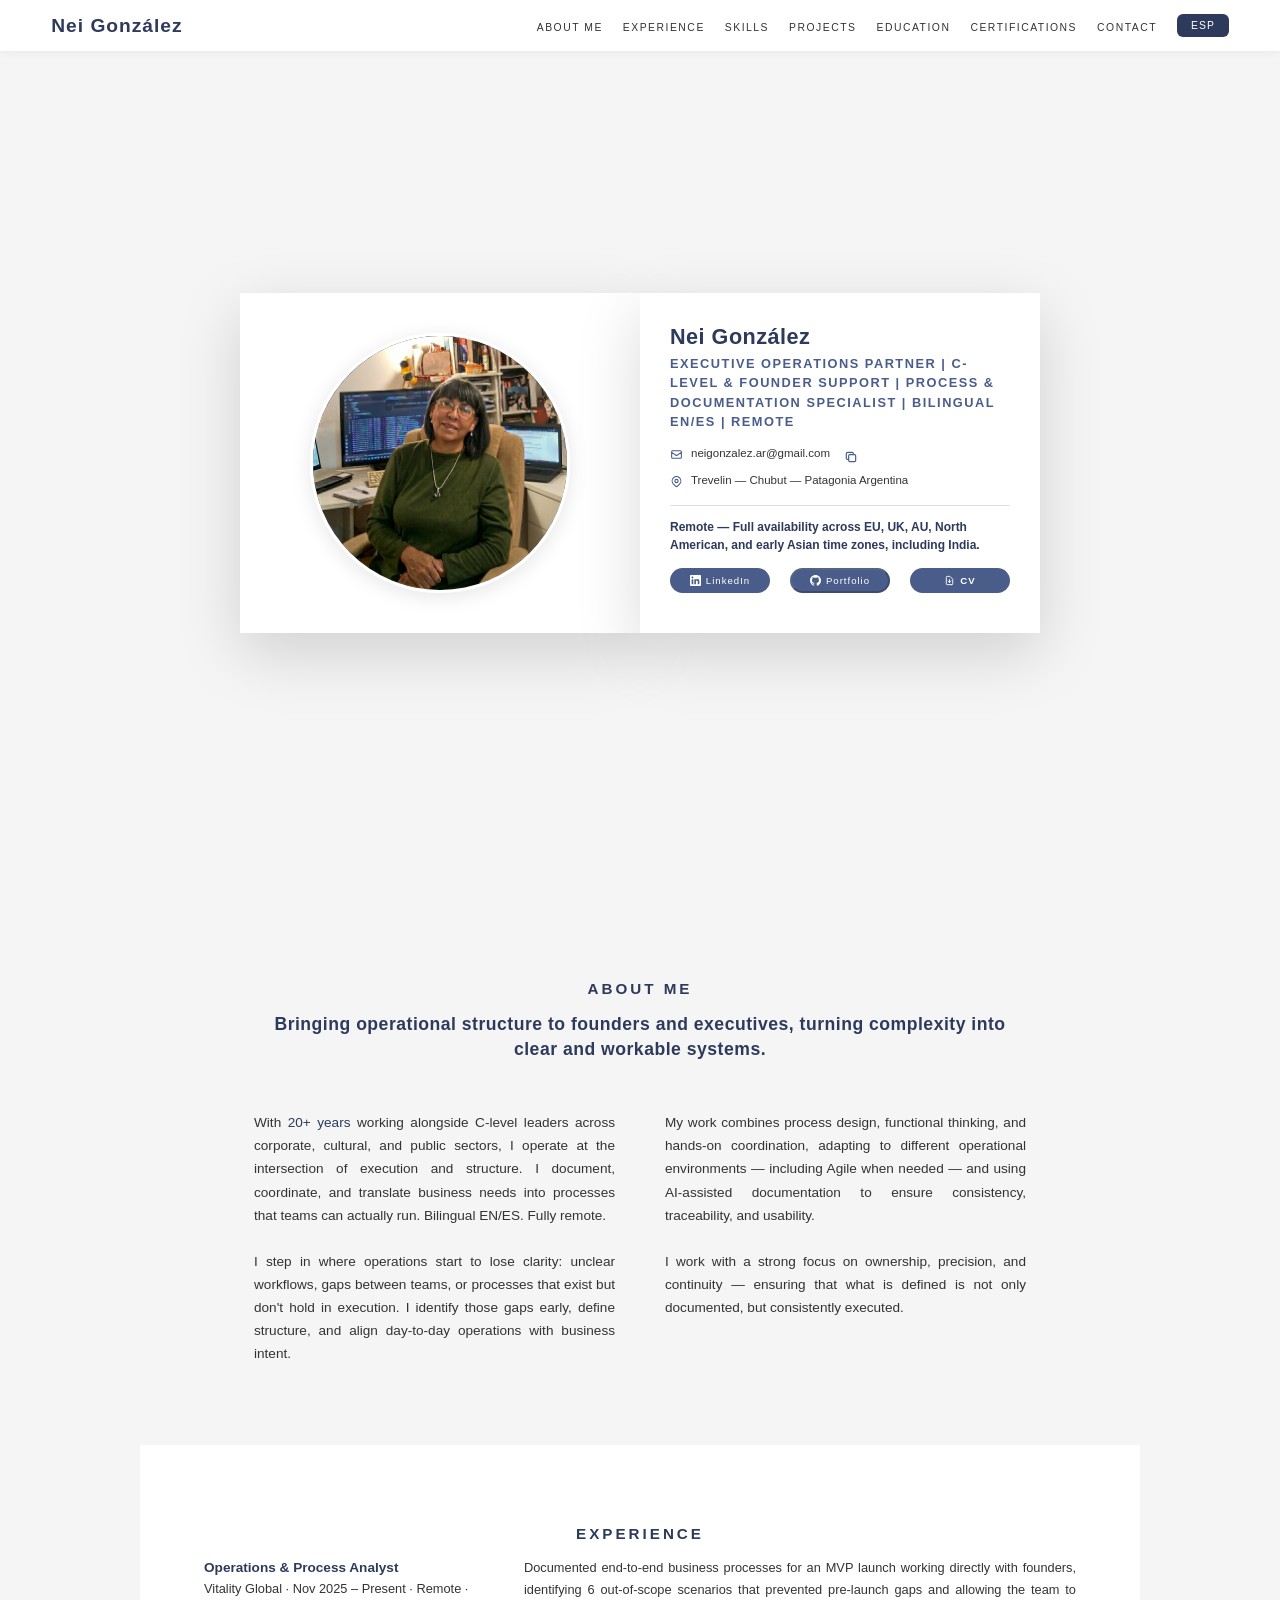
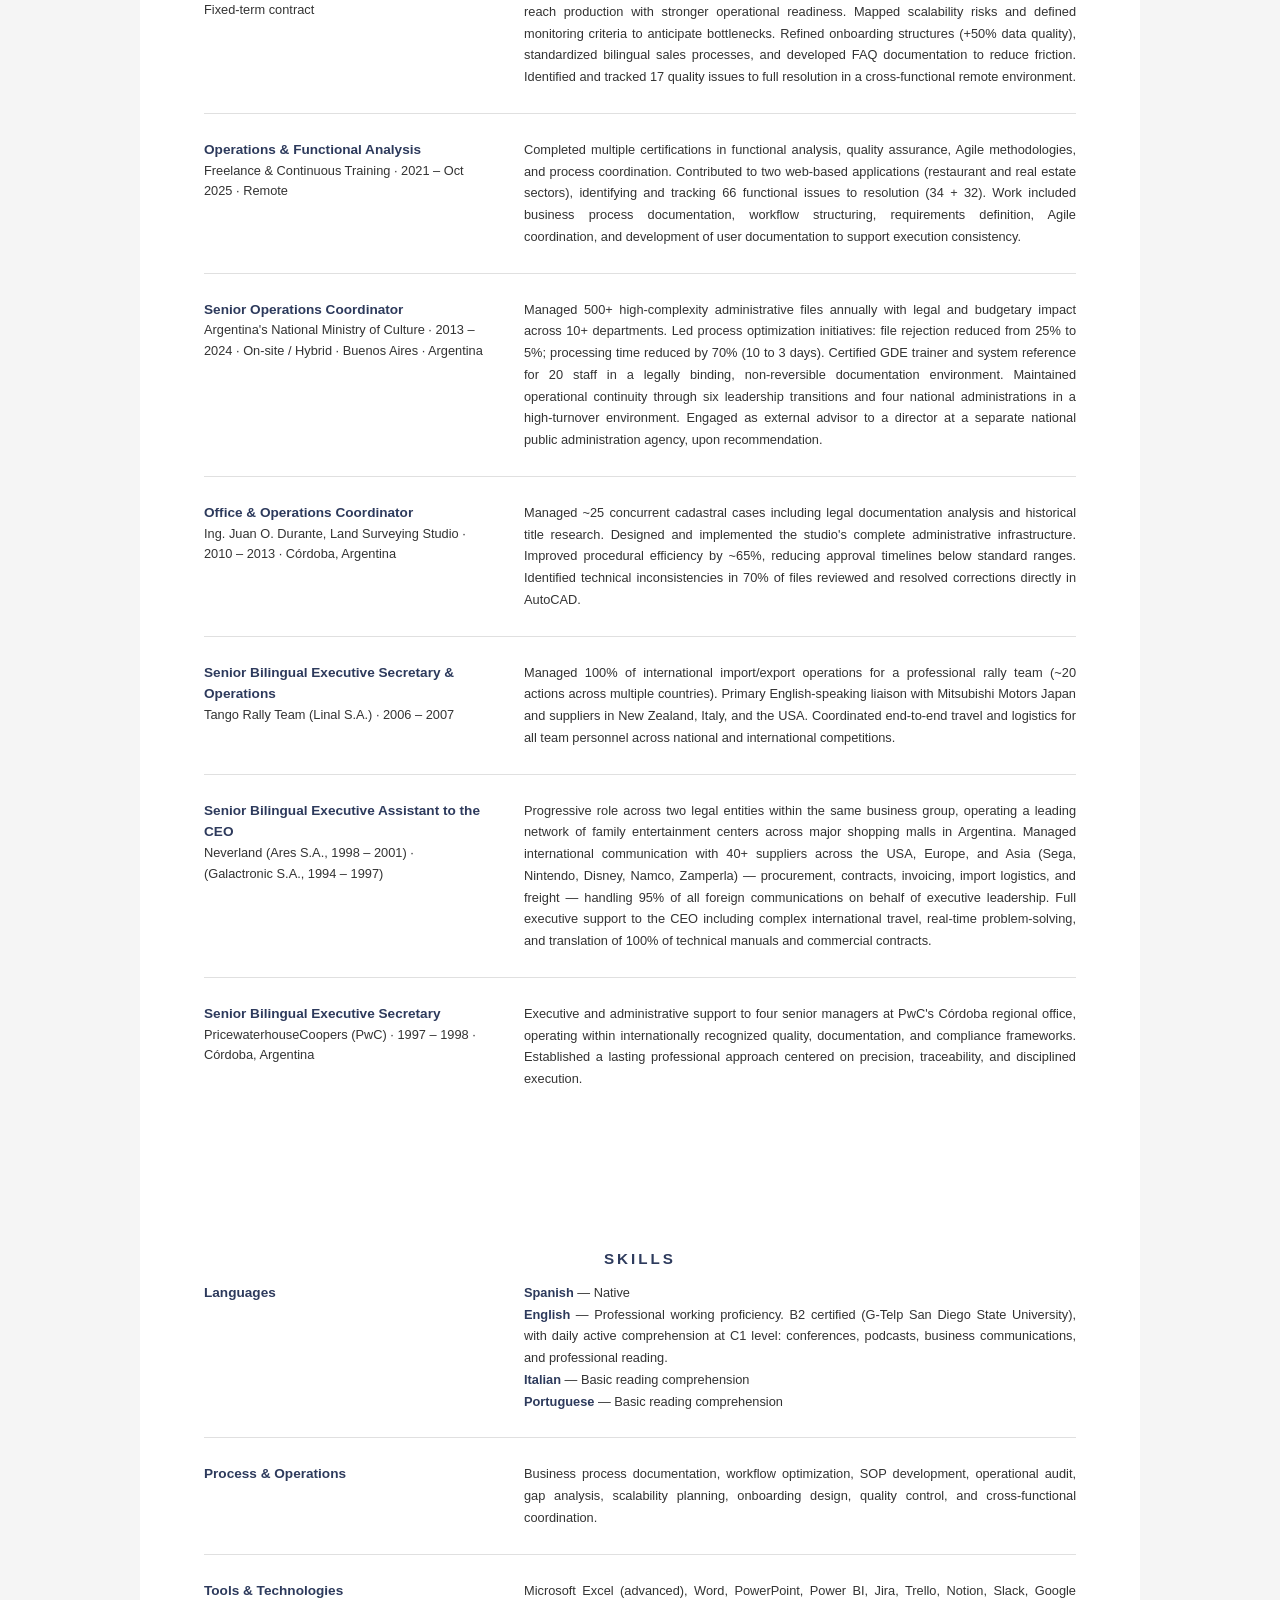
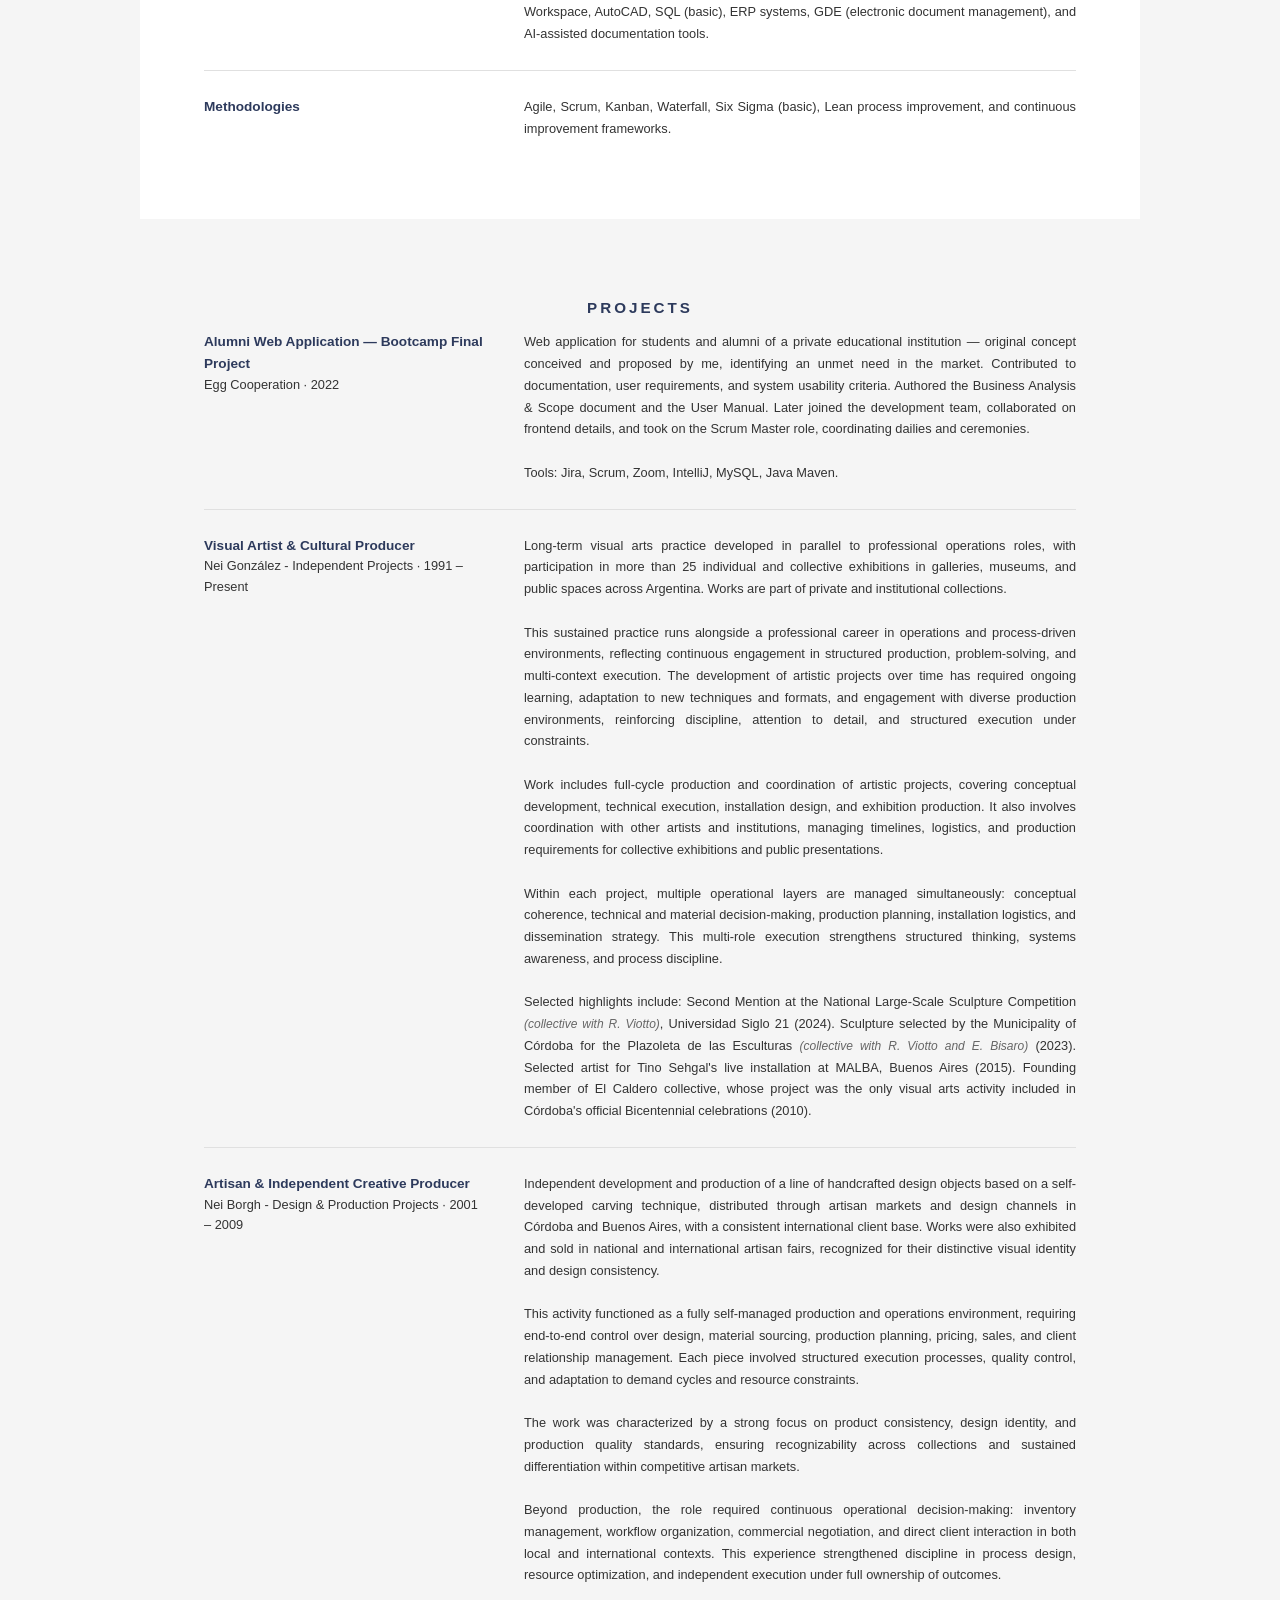
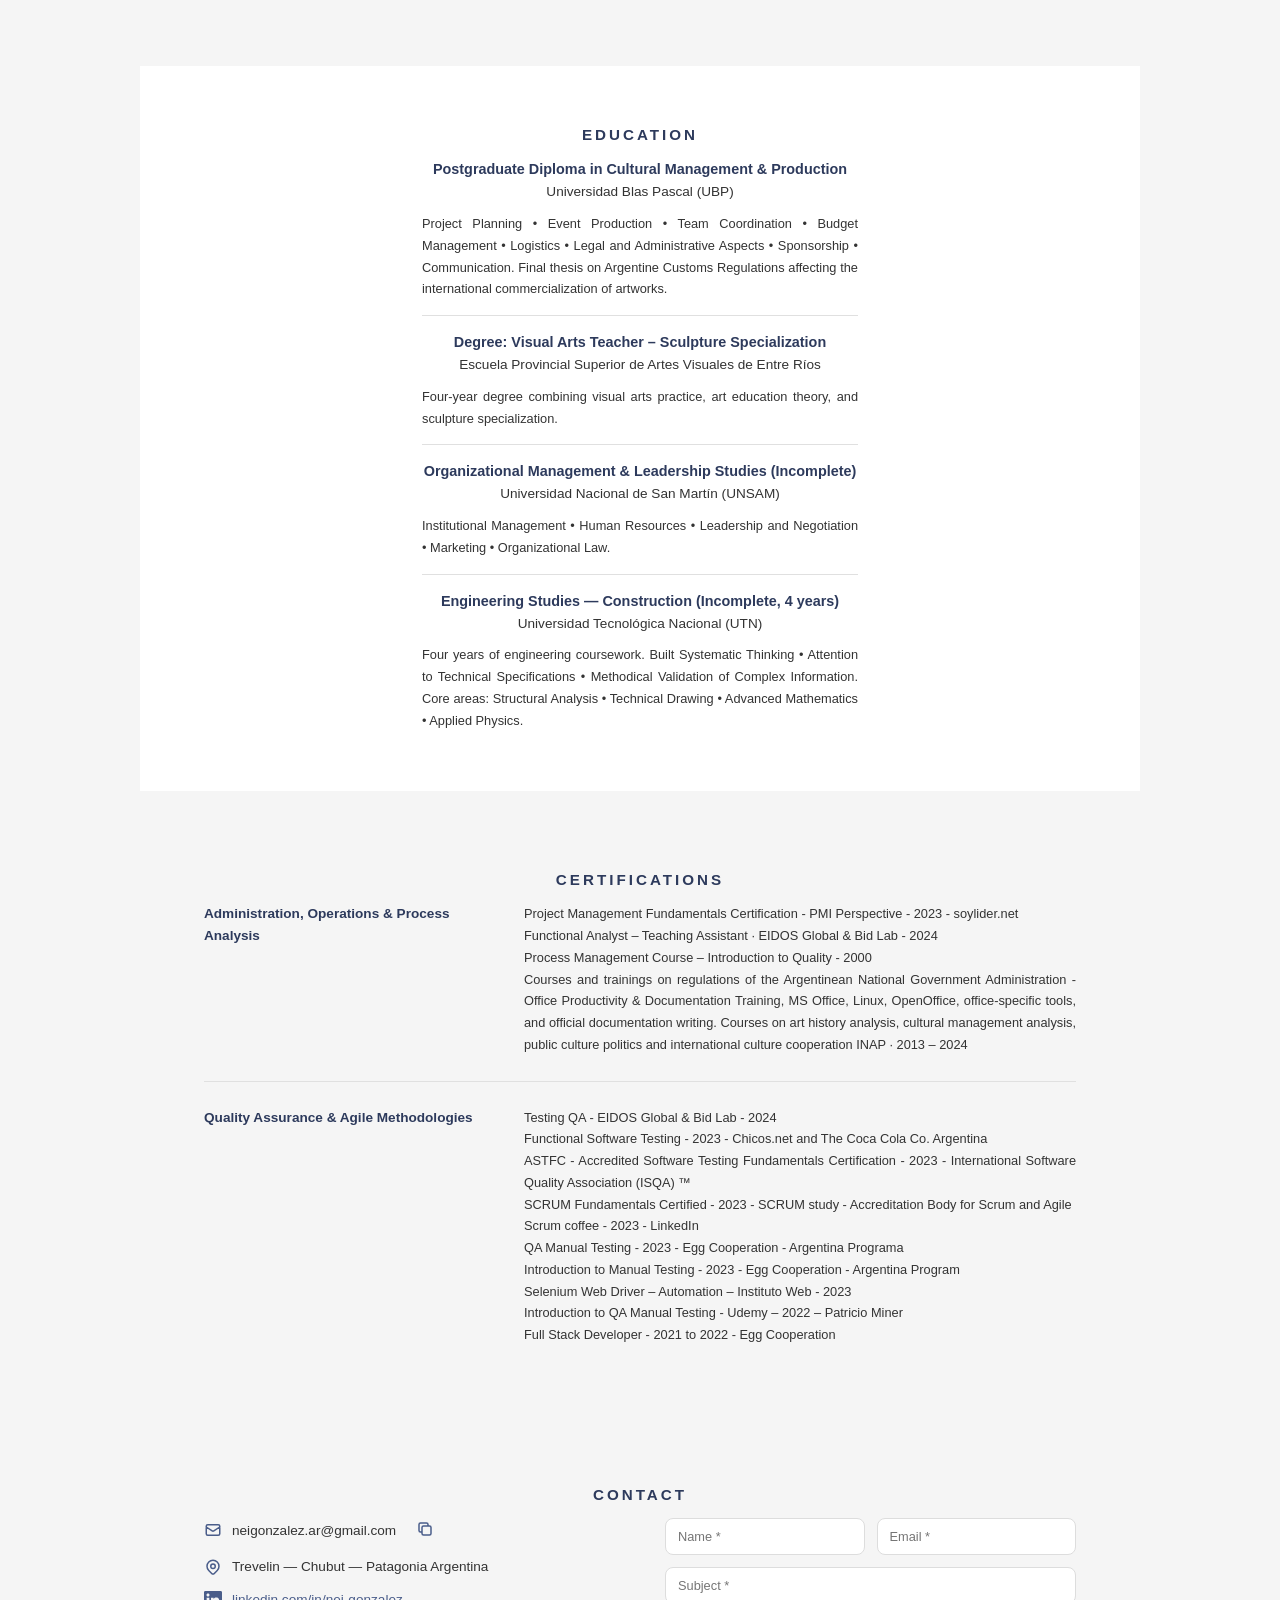
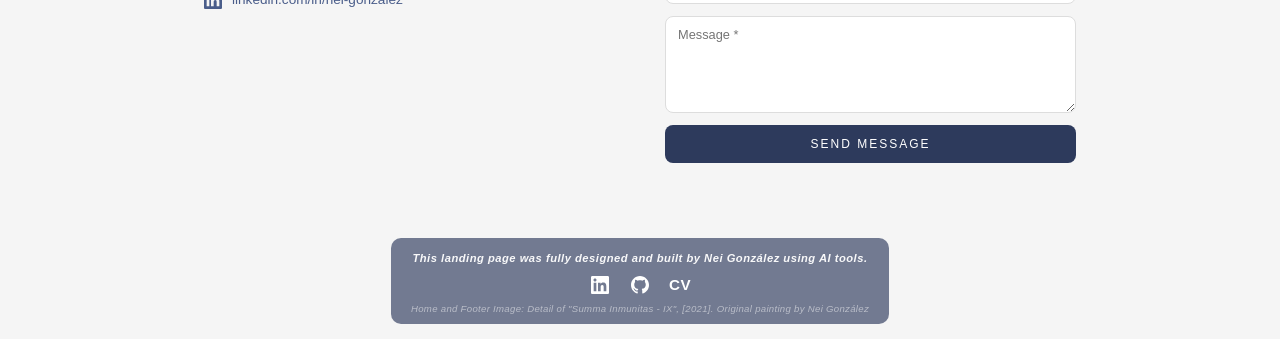
==== commit 1d65ab14: "cambios pagina ingles" ====
--- a/index.html
+++ b/index.html
@@ -53,15 +53,6 @@
                 </div>
 
                 <div class="hero-contact-item">
-                    <svg fill="none" stroke="currentColor" viewBox="0 0 24 24"><path stroke-linecap="round" stroke-linejoin="round" stroke-width="2" d="M3 5a2 2 0 012-2h3.28a1 1 0 01.948.684l1.498 4.493a1 1 0 01-.502 1.21l-2.257 1.13a11.042 11.042 0 005.516 5.516l1.13-2.257a1 1 0 011.21-.502l4.493 1.498a1 1 0 01.684.949V19a2 2 0 01-2 2h-1C9.716 21 3 14.284 3 6V5z"></path></svg>
-                    <span>+54 9 351 391 3288</span>
-                    <button class="copy-btn" onclick="copyPhone(this)" title="Copy phone">
-                        <svg fill="none" stroke="currentColor" viewBox="0 0 24 24"><path stroke-linecap="round" stroke-linejoin="round" stroke-width="2" d="M8 16H6a2 2 0 01-2-2V6a2 2 0 012-2h8a2 2 0 012 2v2m-6 12h8a2 2 0 002-2v-8a2 2 0 00-2-2h-8a2 2 0 00-2 2v8a2 2 0 002 2z"></path></svg>
-                    </button>
-                    <span class="copy-tooltip">Copied!</span>
-                </div>
-
-                <div class="hero-contact-item">
                     <svg fill="none" stroke="currentColor" viewBox="0 0 24 24"><path stroke-linecap="round" stroke-linejoin="round" stroke-width="2" d="M17.657 16.657L13.414 20.9a1.998 1.998 0 01-2.827 0l-4.244-4.243a8 8 0 1111.314 0z"></path><path stroke-linecap="round" stroke-linejoin="round" stroke-width="2" d="M15 11a3 3 0 11-6 0 3 3 0 016 0z"></path></svg>
                     <span>Trevelin — Chubut — Patagonia Argentina</span>
                 </div>
@@ -257,7 +248,7 @@
                 <br><br>
                 Within each project, multiple operational layers are managed simultaneously: conceptual coherence, technical and material decision-making, production planning, installation logistics, and dissemination strategy. This multi-role execution strengthens structured thinking, systems awareness, and process discipline.
                 <br><br>
-                Selected highlights include: Second Mention at the National Large-Scale Sculpture Competition, Universidad Siglo 21 (2024). Sculpture selected by the Municipality of Córdoba for the Plazoleta de las Esculturas (2023). Selected artist for Tino Sehgal's live installation at MALBA, Buenos Aires (2015). Founding member of El Caldero collective, whose project was the only visual arts activity included in Córdoba's official Bicentennial celebrations (2010).
+                Selected highlights include: Second Mention at the National Large-Scale Sculpture Competition <em class="highlight-note">(collective with R. Viotto)</em>, Universidad Siglo 21 (2024). Sculpture selected by the Municipality of Córdoba for the Plazoleta de las Esculturas <em class="highlight-note">(collective with R. Viotto and E. Bisaro)</em> (2023). Selected artist for Tino Sehgal's live installation at MALBA, Buenos Aires (2015). Founding member of El Caldero collective, whose project was the only visual arts activity included in Córdoba's official Bicentennial celebrations (2010).
             </div>
         </div>
 
@@ -285,10 +276,10 @@
         <div class="education-item">
             <div class="education-title">
                 <strong>Postgraduate Diploma in Cultural Management & Production</strong><br>
-                Universidad Blas Pascal
+                Universidad Blas Pascal (UBP)
             </div>
             <div class="education-text">
-                Project planning, event production, team coordination, budget management, logistics, legal and administrative aspects, sponsorship, and cultural communication. Final thesis on Argentine customs regulations affecting the international commercialization of artworks.
+                Project Planning • Event Production • Team Coordination • Budget Management • Logistics • Legal and Administrative Aspects • Sponsorship • Communication. Final thesis on Argentine Customs Regulations affecting the international commercialization of artworks.
             </div>
         </div>
 
@@ -308,17 +299,17 @@
                 Universidad Nacional de San Martín (UNSAM)
             </div>
             <div class="education-text">
-                Institutional management, human resources, leadership and negotiation, marketing, and organizational law.
+                Institutional Management • Human Resources • Leadership and Negotiation • Marketing • Organizational Law.
             </div>
         </div>
 
         <div class="education-item">
             <div class="education-title">
                 <strong>Engineering Studies — Construction (Incomplete, 4 years)</strong><br>
-                Universidad Tecnológica Nacional
+                Universidad Tecnológica Nacional (UTN)
             </div>
             <div class="education-text">
-                Four years of engineering coursework. Built systematic thinking, attention to technical specifications, and methodical validation of complex information. Core areas: Structural Analysis, Technical Drawing, Applied Mathematics, and Physics.
+                Four years of engineering coursework. Built Systematic Thinking • Attention to Technical Specifications • Methodical Validation of Complex Information. Core areas: Structural Analysis • Technical Drawing • Advanced Mathematics • Applied Physics.
             </div>
         </div>
     </section>
@@ -329,33 +320,31 @@
 
         <div class="experience-item">
             <div class="experience-title">
-                <strong>Administration — Project Design — Management</strong>
-            </div>
-            <div class="experience-text">
-                Project Management Fundamentals Certification - PMI® Perspective - 2023 - soylider.net<br>
-                Functional Analyst - Functional Analyst Training · EIDOS Global - 2024<br>
+                <strong>Administration, Operations & Process Analysis</strong>
+            </div>
+            <div class="experience-text">
+                Project Management Fundamentals Certification - PMI Perspective - 2023 - soylider.net<br>
+                Functional Analyst – Teaching Assistant · EIDOS Global & Bid Lab - 2024<br>
                 Process Management Course – Introduction to Quality - 2000<br>
-                Courses and trainings on regulations of the Argentinean National Government Administration<br>
-                Office Productivity & Documentation Training — INAP · 2013 – 2024<br>
-                MS Office, Linux, OpenOffice, office-specific tools, and official documentation writing.<br>
-                Courses on art history, cultural management analysis, public culture politics and international culture cooperation
-            </div>
-        </div>
-
-        <div class="experience-item">
-            <div class="experience-title">
-                <strong>Quality Assurance — Development</strong>
-            </div>
-            <div class="experience-text">
+                Courses and trainings on regulations of the Argentinean National Government Administration - Office Productivity & Documentation Training, MS Office, Linux, OpenOffice, office-specific tools, and official documentation writing. Courses on art history analysis, cultural management analysis, public culture politics and international culture cooperation INAP · 2013 – 2024
+            </div>
+        </div>
+
+        <div class="experience-item">
+            <div class="experience-title">
+                <strong>Quality Assurance & Agile Methodologies</strong>
+            </div>
+            <div class="experience-text">
+                Testing QA - EIDOS Global & Bid Lab - 2024<br>
                 Functional Software Testing - 2023 - Chicos.net and The Coca Cola Co. Argentina<br>
                 ASTFC - Accredited Software Testing Fundamentals Certification - 2023 - International Software Quality Association (ISQA) ™<br>
                 SCRUM Fundamentals Certified - 2023 - SCRUM study - Accreditation Body for Scrum and Agile<br>
                 Scrum coffee - 2023 - LinkedIn<br>
                 QA Manual Testing - 2023 - Egg Cooperation - Argentina Programa<br>
                 Introduction to Manual Testing - 2023 - Egg Cooperation - Argentina Program<br>
-                Diploma in Social Media and Online Platforms Applied to Tourism – 2023<br>
+                Selenium Web Driver – Automation – Instituto Web - 2023<br>
                 Introduction to QA Manual Testing - Udemy – 2022 – Patricio Miner<br>
-                Full Stack Developer - 2021 a 2022 - Egg Cooperation
+                Full Stack Developer - 2021 to 2022 - Egg Cooperation
             </div>
         </div>
     </section>
@@ -370,14 +359,6 @@
                     <svg fill="none" stroke="currentColor" viewBox="0 0 24 24"><path stroke-linecap="round" stroke-linejoin="round" stroke-width="2" d="M3 8l7.89 5.26a2 2 0 002.22 0L21 8M5 19h14a2 2 0 002-2V7a2 2 0 00-2-2H5a2 2 0 00-2 2v10a2 2 0 002 2z"></path></svg>
                     <span>neigonzalez.ar@gmail.com</span>
                     <button class="copy-btn" onclick="copyEmail(this)" title="Copy email">
-                        <svg fill="none" stroke="currentColor" viewBox="0 0 24 24"><path stroke-linecap="round" stroke-linejoin="round" stroke-width="2" d="M8 16H6a2 2 0 01-2-2V6a2 2 0 012-2h8a2 2 0 012 2v2m-6 12h8a2 2 0 002-2v-8a2 2 0 00-2-2h-8a2 2 0 00-2 2v8a2 2 0 002 2z"></path></svg>
-                    </button>
-                    <span class="copy-tooltip">Copied!</span>
-                </div>
-                <div class="contact-item">
-                    <svg fill="none" stroke="currentColor" viewBox="0 0 24 24"><path stroke-linecap="round" stroke-linejoin="round" stroke-width="2" d="M3 5a2 2 0 012-2h3.28a1 1 0 01.948.684l1.498 4.493a1 1 0 01-.502 1.21l-2.257 1.13a11.042 11.042 0 005.516 5.516l1.13-2.257a1 1 0 011.21-.502l4.493 1.498a1 1 0 01.684.949V19a2 2 0 01-2 2h-1C9.716 21 3 14.284 3 6V5z"></path></svg>
-                    <span>+54 9 351 391 3288</span>
-                    <button class="copy-btn" onclick="copyPhone(this)" title="Copy phone">
                         <svg fill="none" stroke="currentColor" viewBox="0 0 24 24"><path stroke-linecap="round" stroke-linejoin="round" stroke-width="2" d="M8 16H6a2 2 0 01-2-2V6a2 2 0 012-2h8a2 2 0 012 2v2m-6 12h8a2 2 0 002-2v-8a2 2 0 00-2-2h-8a2 2 0 00-2 2v8a2 2 0 002 2z"></path></svg>
                     </button>
                     <span class="copy-tooltip">Copied!</span>
@@ -422,6 +403,9 @@
                     <strong>CV</strong>
                 </a>
             </div>
+            <div class="footer-image-credit">
+                Home and Footer Image: Detail of "Summa Inmunitas - IX", [2021]. Original painting by Nei González
+            </div>
         </div>
     </footer>
 
--- a/css/estilos.css
+++ b/css/estilos.css
@@ -0,0 +1,903 @@
+/* ===== VARIABLES ===== */
+:root {
+    --navy: #2d3a5c;
+    --navy-light: #4a5d8a;
+    --text: #333333;
+    --text-light: #666666;
+    --bg: #f5f5f5;
+    --white: #ffffff;
+    --accent: #c9a96e;
+}
+
+/* ===== RESET ===== */
+* {
+    margin: 0;
+    padding: 0;
+    box-sizing: border-box;
+}
+
+body {
+    font-family: 'Calibri Light', 'Calibri', 'Arial', sans-serif;
+    color: var(--text);
+    background: var(--bg);
+    overflow-x: hidden;
+    font-weight: 300;
+}
+
+/* ===== NAVIGATION ===== */
+nav {
+    position: fixed;
+    top: 0;
+    left: 0;
+    width: 100%;
+    background: rgba(255,255,255,0.98);
+    z-index: 100;
+    padding: 14px 4%;
+    display: flex;
+    justify-content: space-between;
+    align-items: center;
+    box-shadow: 0 1px 8px rgba(0,0,0,0.06);
+}
+
+.nav-name {
+    font-size: 1.2rem;
+    font-weight: 600;
+    color: var(--navy);
+    letter-spacing: 1px;
+    text-decoration: none;
+}
+
+.hamburger {
+    display: none;
+    flex-direction: column;
+    gap: 4px;
+    background: none;
+    border: none;
+    cursor: pointer;
+    padding: 5px;
+    margin-left: auto;
+    margin-right: 15px;
+}
+
+.hamburger span {
+    width: 22px;
+    height: 2px;
+    background: var(--navy);
+    transition: all 0.3s;
+}
+
+.nav-links {
+    display: flex;
+    gap: 20px;
+    list-style: none;
+    align-items: center;
+    margin-left: auto;
+    margin-right: 20px;
+}
+
+.nav-links a {
+    text-decoration: none;
+    color: var(--text);
+    font-size: 0.65rem;
+    font-weight: 300;
+    text-transform: uppercase;
+    letter-spacing: 1.5px;
+    transition: color 0.2s;
+    white-space: nowrap;
+}
+
+.nav-links a:hover {
+    color: var(--navy);
+}
+
+.lang-btn {
+    background: var(--navy);
+    color: var(--white);
+    border: none;
+    padding: 6px 14px;
+    font-size: 0.65rem;
+    font-weight: 300;
+    letter-spacing: 1px;
+    cursor: pointer;
+    transition: background 0.2s;
+    font-family: 'Calibri Light', 'Calibri', 'Arial', sans-serif;
+    border-radius: 6px;
+}
+
+.lang-btn:hover {
+    background: var(--navy-light);
+}
+
+/* ===== HERO SECTION ===== */
+.hero {
+    position: relative;
+    width: 100%;
+    height: 100vh;
+    min-height: 500px;
+    display: flex;
+    align-items: center;
+    justify-content: center;
+    overflow: hidden;
+    padding-top: 0;
+}
+
+.hero-bg {
+    position: absolute;
+    top: 0;
+    left: 0;
+    width: 100%;
+    height: 100%;
+    background: url('../img/bordado-blanco.jpg') center/cover no-repeat;
+    z-index: 1;
+}
+
+.hero-overlay {
+    position: absolute;
+    top: 0;
+    left: 0;
+    width: 100%;
+    height: 100%;
+    background: rgba(26, 31, 60, 0);
+    z-index: 2;
+    transition: background 2s ease;
+}
+
+.hero.loaded .hero-overlay {
+    background: rgba(26, 31, 60, 0.2);
+}
+
+.hero-content {
+    position: relative;
+    z-index: 3;
+    display: flex;
+    align-items: stretch;
+    justify-content: center;
+    width: 90%;
+    max-width: 800px;
+    height: 340px;
+    gap: 0;
+    margin-top: 25px;
+}
+
+/* Left Panel - Photo */
+.hero-photo-panel {
+    background: var(--white);
+    width: 50%;
+    min-height: 340px;
+    display: flex;
+    align-items: center;
+    justify-content: center;
+    transform: translateX(-100vw);
+    animation: slideFromLeft 2.5s cubic-bezier(0.22, 1, 0.36, 1) forwards;
+    animation-delay: 0.3s;
+    box-shadow: 0 20px 60px rgba(0,0,0,0.15);
+    padding: 30px;
+}
+
+.hero-photo {
+    width: 260px;
+    height: 260px;
+    border-radius: 50%;
+    object-fit: cover;
+    border: 3px solid var(--white);
+    box-shadow: 0 4px 20px rgba(0,0,0,0.1);
+}
+
+/* Right Panel - Info */
+.hero-info-panel {
+    background: var(--white);
+    width: 50%;
+    min-height: 340px;
+    padding: 30px 30px;
+    display: flex;
+    flex-direction: column;
+    justify-content: center;
+    transform: translateX(100vw);
+    animation: slideFromRight 2.5s cubic-bezier(0.22, 1, 0.36, 1) forwards;
+    animation-delay: 0.3s;
+    box-shadow: 0 20px 60px rgba(0,0,0,0.15);
+}
+
+.hero-name {
+    font-size: 1.35rem;
+    font-weight: 600;
+    color: var(--navy);
+    margin-bottom: 4px;
+    margin-top: -8px;
+    letter-spacing: 0.5px;
+}
+
+.hero-title {
+    font-size: 0.8rem;
+    font-weight: 600;
+    color: var(--navy-light);
+    text-transform: uppercase;
+    letter-spacing: 1.5px;
+    margin-bottom: 16px;
+    line-height: 1.5;
+}
+
+.hero-contact-item {
+    display: flex;
+    align-items: flex-start;
+    gap: 8px;
+    margin-bottom: 5px;
+    font-size: 0.72rem;
+    color: var(--text);
+    font-weight: 300;
+}
+
+.hero-contact-item svg {
+    width: 13px;
+    height: 13px;
+    flex-shrink: 0;
+    margin-top: 1px;
+    color: var(--navy-light);
+}
+
+.hero-contact-item a {
+    color: var(--navy-light);
+    text-decoration: none;
+    transition: color 0.2s;
+}
+
+.hero-contact-item a:hover {
+    color: var(--accent);
+}
+
+.copy-btn {
+    background: none;
+    border: none;
+    cursor: pointer;
+    padding: 2px;
+    margin-left: 4px;
+    color: var(--text-light);
+    transition: color 0.2s;
+}
+
+.copy-btn:hover {
+    color: var(--navy);
+}
+
+.copy-btn svg {
+    width: 14px;
+    height: 14px;
+}
+
+.contact-item .copy-btn {
+    margin-left: 8px;
+}
+
+.contact-item .copy-tooltip {
+    font-size: 0.65rem;
+    color: var(--accent);
+    margin-left: 4px;
+    opacity: 0;
+    transition: opacity 0.3s;
+}
+
+.contact-item .copy-tooltip.show {
+    opacity: 1;
+}
+
+.copy-tooltip {
+    font-size: 0.65rem;
+    color: var(--accent);
+    margin-left: 4px;
+    opacity: 0;
+    transition: opacity 0.3s;
+}
+
+.copy-tooltip.show {
+    opacity: 1;
+}
+
+.hero-availability {
+    margin-top: 12px;
+    padding-top: 12px;
+    border-top: 1px solid #e0e0e0;
+    font-size: 0.75rem;
+    color: var(--text-light);
+    line-height: 1.5;
+    font-weight: 300;
+    margin-bottom: 14px;
+}
+
+.hero-availability strong {
+    font-weight: 600;
+    color: var(--navy);
+}
+
+.hero-buttons {
+    display: flex;
+    justify-content: space-between;
+    gap: 12px;
+}
+
+.hero-btn {
+    display: inline-flex;
+    align-items: center;
+    justify-content: center;
+    gap: 5px;
+    padding: 5px 14px;
+    background: var(--navy-light);
+    color: var(--white);
+    text-decoration: none;
+    font-size: 0.6rem;
+    font-weight: 300;
+    letter-spacing: 1px;
+    transition: background 0.2s;
+    border-radius: 20px;
+    width: auto;
+    min-width: 100px;
+}
+
+.hero-btn:hover {
+    background: var(--navy);
+}
+
+.hero-btn svg {
+    width: 11px;
+    height: 11px;
+}
+
+/* ===== SECTION COLORS ===== */
+.section-gray {
+    background: var(--bg);
+}
+
+.section-white {
+    background: var(--white);
+}
+
+/* ===== ABOUT SECTION ===== */
+.about {
+    padding: 80px 5%;
+    max-width: 900px;
+    margin: 0 auto;
+}
+
+.section-title {
+    font-size: 0.95rem;
+    font-weight: 600 !important;
+    color: var(--navy);
+    text-align: center;
+    text-transform: uppercase;
+    letter-spacing: 3px;
+    margin-bottom: 15px;
+}
+
+.about-headline {
+    font-size: 1.1rem;
+    font-weight: 600;
+    color: var(--navy);
+    text-align: center;
+    margin-bottom: 50px;
+    line-height: 1.4;
+    letter-spacing: 0.5px;
+}
+
+.about-content {
+    display: grid;
+    grid-template-columns: 1fr 1fr;
+    gap: 50px;
+    align-items: start;
+}
+
+.about-block {
+    font-size: 0.85rem;
+    line-height: 1.7;
+    color: var(--text);
+    font-weight: 300;
+    text-align: justify;
+}
+
+.about-block strong {
+    color: var(--navy);
+    font-weight: 400;
+}
+
+/* ===== EXPERIENCE SECTION ===== */
+.experience {
+    padding: 80px 5%;
+    max-width: 1000px;
+    margin: 0 auto;
+}
+
+.experience-item {
+    display: grid;
+    grid-template-columns: 280px 1fr;
+    gap: 40px;
+    margin-bottom: 25px;
+    padding-bottom: 25px;
+    border-bottom: 1px solid #e0e0e0;
+}
+
+.experience-item:last-child {
+    border-bottom: none;
+    margin-bottom: 0;
+    padding-bottom: 0;
+}
+
+.experience-title {
+    font-size: 0.8rem;
+    line-height: 1.6;
+    color: var(--text);
+    font-weight: 300;
+}
+
+.experience-title strong {
+    font-weight: 600;
+    color: var(--navy);
+    font-size: 0.85rem;
+}
+
+.experience-text {
+    font-size: 0.8rem;
+    line-height: 1.7;
+    color: var(--text);
+    font-weight: 300;
+    text-align: justify;
+}
+
+/* ===== CONTACT SECTION ===== */
+.contact {
+    padding: 60px 5% 30px;
+    max-width: 1000px;
+    margin: 0 auto;
+    overflow: hidden;
+}
+
+.contact-content {
+    display: grid;
+    grid-template-columns: 1fr 1fr;
+    gap: 50px;
+    align-items: start;
+    max-width: 100%;
+    box-sizing: border-box;
+}
+
+.contact-info {
+    display: flex;
+    flex-direction: column;
+    gap: 15px;
+}
+
+.contact-item {
+    display: flex;
+    align-items: center;
+    gap: 10px;
+    font-size: 0.85rem;
+    color: var(--text);
+    font-weight: 300;
+}
+
+.contact-item svg {
+    width: 18px;
+    height: 18px;
+    color: var(--navy-light);
+    flex-shrink: 0;
+}
+
+.contact-item a {
+    color: var(--navy-light);
+    text-decoration: none;
+    transition: color 0.2s;
+}
+
+.contact-item a:hover {
+    color: var(--navy);
+}
+
+.contact-form {
+    display: flex;
+    flex-direction: column;
+    gap: 12px;
+    width: 100%;
+    max-width: 100%;
+    box-sizing: border-box;
+}
+
+.form-status {
+    font-size: 0.75rem;
+    color: var(--navy);
+    text-align: center;
+    min-height: 18px;
+}
+
+.form-row {
+    display: grid;
+    grid-template-columns: 1fr 1fr;
+    gap: 12px;
+}
+
+.contact-form input,
+.contact-form textarea {
+    padding: 10px 12px;
+    border: 1px solid #ddd;
+    border-radius: 8px;
+    font-family: 'Calibri Light', 'Calibri', 'Arial', sans-serif;
+    font-size: 0.8rem;
+    font-weight: 300;
+    color: var(--text);
+    background: var(--white);
+}
+
+.contact-form input:focus,
+.contact-form textarea:focus {
+    outline: none;
+    border-color: var(--navy-light);
+}
+
+.contact-form textarea {
+    resize: vertical;
+}
+
+.form-submit {
+    background: var(--navy);
+    color: var(--white);
+    border: none;
+    padding: 12px 24px;
+    font-family: 'Calibri Light', 'Calibri', 'Arial', sans-serif;
+    font-size: 0.75rem;
+    font-weight: 300;
+    letter-spacing: 2px;
+    text-transform: uppercase;
+    cursor: pointer;
+    transition: background 0.2s;
+    border-radius: 8px;
+}
+
+.form-submit:hover {
+    background: var(--navy-light);
+}
+
+/* ===== ANIMATIONS ===== */
+@keyframes slideFromLeft {
+    to {
+        transform: translateX(0);
+    }
+}
+
+@keyframes slideFromRight {
+    to {
+        transform: translateX(0);
+    }
+}
+
+/* ===== RESPONSIVE ===== */
+@media (max-width: 900px) {
+    .hero-content {
+        flex-direction: column;
+        height: auto;
+        gap: 0;
+        margin-top: 0;
+    }
+
+    .hero-photo-panel,
+    .hero-info-panel {
+        width: 100%;
+        max-width: 400px;
+        min-height: auto;
+    }
+
+    .hero-photo-panel {
+        min-height: 400px;
+        padding: 30px;
+        display: flex;
+        align-items: center;
+        justify-content: center;
+    }
+
+    .hero-photo {
+        width: 240px;
+        height: 240px;
+    }
+
+    .hero-info-panel {
+        padding: 25px;
+    }
+
+    .hero-name {
+        font-size: 1.2rem;
+    }
+
+    .about-content {
+        grid-template-columns: 1fr;
+        gap: 20px;
+    }
+
+    .about-block {
+        text-align: justify;
+    }
+
+    .about-block br {
+        display: none;
+    }
+
+    .experience-item {
+        grid-template-columns: 1fr;
+        gap: 15px;
+    }
+
+    .contact-content {
+        grid-template-columns: 1fr;
+    }
+
+    .form-row {
+        display: flex;
+        flex-direction: column;
+        gap: 12px;
+    }
+
+    .contact-form,
+    .contact-form input,
+    .contact-form textarea,
+    .form-submit {
+        width: 100%;
+        max-width: 100%;
+        box-sizing: border-box;
+    }
+
+    .footer-box {
+        padding: 8px 12px;
+        max-width: 90%;
+    }
+
+    .footer-line {
+        margin-bottom: 8px;
+    }
+
+    .footer-text {
+        font-size: 0.65rem;
+        display: block;
+    }
+
+    .footer-icons {
+        gap: 12px;
+    }
+
+    .nav-links {
+        display: none;
+        position: absolute;
+        top: 100%;
+        left: 0;
+        width: 100%;
+        background: rgba(255,255,255,0.98);
+        flex-direction: column;
+        padding: 20px;
+        gap: 15px;
+        box-shadow: 0 5px 20px rgba(0,0,0,0.1);
+    }
+
+    .nav-links.active {
+        display: flex;
+    }
+
+    .hamburger {
+        display: flex;
+    }
+}
+
+
+/* ===== EDUCATION SINGLE COLUMN ===== */
+.education {
+    padding: 60px 5%;
+    max-width: 1000px;
+    margin: 0 auto;
+}
+
+.education-item {
+    text-align: center;
+    margin-bottom: 15px;
+    padding-bottom: 15px;
+    border-bottom: 1px solid #e0e0e0;
+    max-width: 50%;
+    margin-left: auto;
+    margin-right: auto;
+}
+
+.education-item:last-child {
+    border-bottom: none;
+    margin-bottom: 0;
+    padding-bottom: 0;
+}
+
+.education-title {
+    font-size: 0.85rem;
+    line-height: 1.6;
+    color: var(--text);
+    font-weight: 300;
+    margin-bottom: 10px;
+}
+
+.education-title strong {
+    font-weight: 600;
+    color: var(--navy);
+    font-size: 0.9rem;
+}
+
+.education-text {
+    font-size: 0.8rem;
+    line-height: 1.7;
+    color: var(--text);
+    font-weight: 300;
+    text-align: justify;
+    margin: 0 auto;
+}
+
+@media (max-width: 900px) {
+    .education-item {
+        max-width: 80%;
+    }
+}
+
+
+
+/* ===== SCROLL ANIMATIONS ===== */
+.animate-columns .experience-item {
+    opacity: 0;
+    transition: opacity 0.8s ease-out;
+}
+
+.animate-columns.visible .experience-item {
+    opacity: 1;
+}
+
+.animate-columns.visible .experience-item:nth-child(1) { transition-delay: 0s; }
+.animate-columns.visible .experience-item:nth-child(2) { transition-delay: 0.12s; }
+.animate-columns.visible .experience-item:nth-child(3) { transition-delay: 0.24s; }
+.animate-columns.visible .experience-item:nth-child(4) { transition-delay: 0.36s; }
+.animate-columns.visible .experience-item:nth-child(5) { transition-delay: 0.48s; }
+.animate-columns.visible .experience-item:nth-child(6) { transition-delay: 0.60s; }
+.animate-columns.visible .experience-item:nth-child(7) { transition-delay: 0.72s; }
+
+/* Left column slides from left */
+.animate-columns .experience-title {
+    opacity: 0;
+    transform: translateX(-40px);
+    transition: opacity 0.7s ease-out, transform 0.7s ease-out;
+}
+
+.animate-columns.visible .experience-title {
+    opacity: 1;
+    transform: translateX(0);
+}
+
+/* Right column slides from right */
+.animate-columns .experience-text {
+    opacity: 0;
+    transform: translateX(40px);
+    transition: opacity 0.7s ease-out, transform 0.7s ease-out;
+}
+
+.animate-columns.visible .experience-text {
+    opacity: 1;
+    transform: translateX(0);
+}
+
+/* Delays for staggered effect */
+.animate-columns.visible .experience-item:nth-child(1) .experience-title,
+.animate-columns.visible .experience-item:nth-child(1) .experience-text { transition-delay: 0s; }
+
+.animate-columns.visible .experience-item:nth-child(2) .experience-title,
+.animate-columns.visible .experience-item:nth-child(2) .experience-text { transition-delay: 0.12s; }
+
+.animate-columns.visible .experience-item:nth-child(3) .experience-title,
+.animate-columns.visible .experience-item:nth-child(3) .experience-text { transition-delay: 0.24s; }
+
+.animate-columns.visible .experience-item:nth-child(4) .experience-title,
+.animate-columns.visible .experience-item:nth-child(4) .experience-text { transition-delay: 0.36s; }
+
+.animate-columns.visible .experience-item:nth-child(5) .experience-title,
+.animate-columns.visible .experience-item:nth-child(5) .experience-text { transition-delay: 0.48s; }
+
+.animate-columns.visible .experience-item:nth-child(6) .experience-title,
+.animate-columns.visible .experience-item:nth-child(6) .experience-text { transition-delay: 0.60s; }
+
+.animate-columns.visible .experience-item:nth-child(7) .experience-title,
+.animate-columns.visible .experience-item:nth-child(7) .experience-text { transition-delay: 0.72s; }
+
+/* Contact items slide from left */
+.animate-contact .contact-item {
+    opacity: 0;
+    transform: translateX(-25px);
+    transition: opacity 0.5s ease-out, transform 0.5s ease-out;
+}
+
+.animate-contact.visible .contact-item:nth-child(1) { transition-delay: 0s; }
+.animate-contact.visible .contact-item:nth-child(2) { transition-delay: 0.15s; }
+.animate-contact.visible .contact-item:nth-child(3) { transition-delay: 0.3s; }
+.animate-contact.visible .contact-item:nth-child(4) { transition-delay: 0.45s; }
+
+.animate-contact.visible .contact-item {
+    opacity: 1;
+    transform: translateX(0);
+}
+
+
+
+/* ===== HIGHLIGHT NOTES ===== */
+.highlight-note {
+    font-size: 0.75rem;
+    font-style: italic;
+    color: var(--text-light);
+}
+/* ===== FOOTER ===== */
+.footer {
+    background: url('../img/bordado-blanco.jpg') center/cover no-repeat;
+    padding: 15px 5%;
+    text-align: center;
+    min-height: 80px;
+}
+
+.footer-box {
+    background: rgba(45, 58, 92, 0.65);
+    border-radius: 10px;
+    padding: 10px 20px;
+    margin: 0 auto;
+    display: inline-block;
+}
+
+.footer-line {
+    margin-bottom: 6px;
+}
+
+.footer-text {
+    color: rgba(255,255,255,0.95);
+    font-size: 0.7rem;
+    font-weight: 600;
+    font-style: italic;
+    letter-spacing: 0.5px;
+    line-height: 1.4;
+}
+
+.footer-icons {
+    display: flex;
+    justify-content: center;
+    align-items: center;
+    gap: 16px;
+}
+
+.footer-icon {
+    display: inline-flex;
+    align-items: center;
+    justify-content: center;
+    width: 24px;
+    height: 24px;
+    color: var(--white);
+    text-decoration: none;
+    border: none;
+    cursor: pointer;
+    transition: color 0.2s, transform 0.2s;
+    font-family: 'Calibri Light', 'Calibri', 'Arial', sans-serif;
+    font-size: 0.7rem;
+    flex-shrink: 0;
+    background: none;
+    padding: 0;
+}
+
+.footer-icon:hover {
+    color: var(--accent);
+    transform: translateY(-2px);
+}
+
+.footer-icon svg {
+    width: 18px;
+    height: 18px;
+}
+
+.footer-icon strong {
+    font-weight: 700;
+    font-size: 0.95rem;
+    letter-spacing: 0.5px;
+}
+
+.footer-image-credit {
+    font-size: 0.6rem;
+    font-style: italic;
+    color: rgba(255,255,255,0.5);
+    text-align: center;
+    margin-top: 6px;
+    letter-spacing: 0.3px;
+}
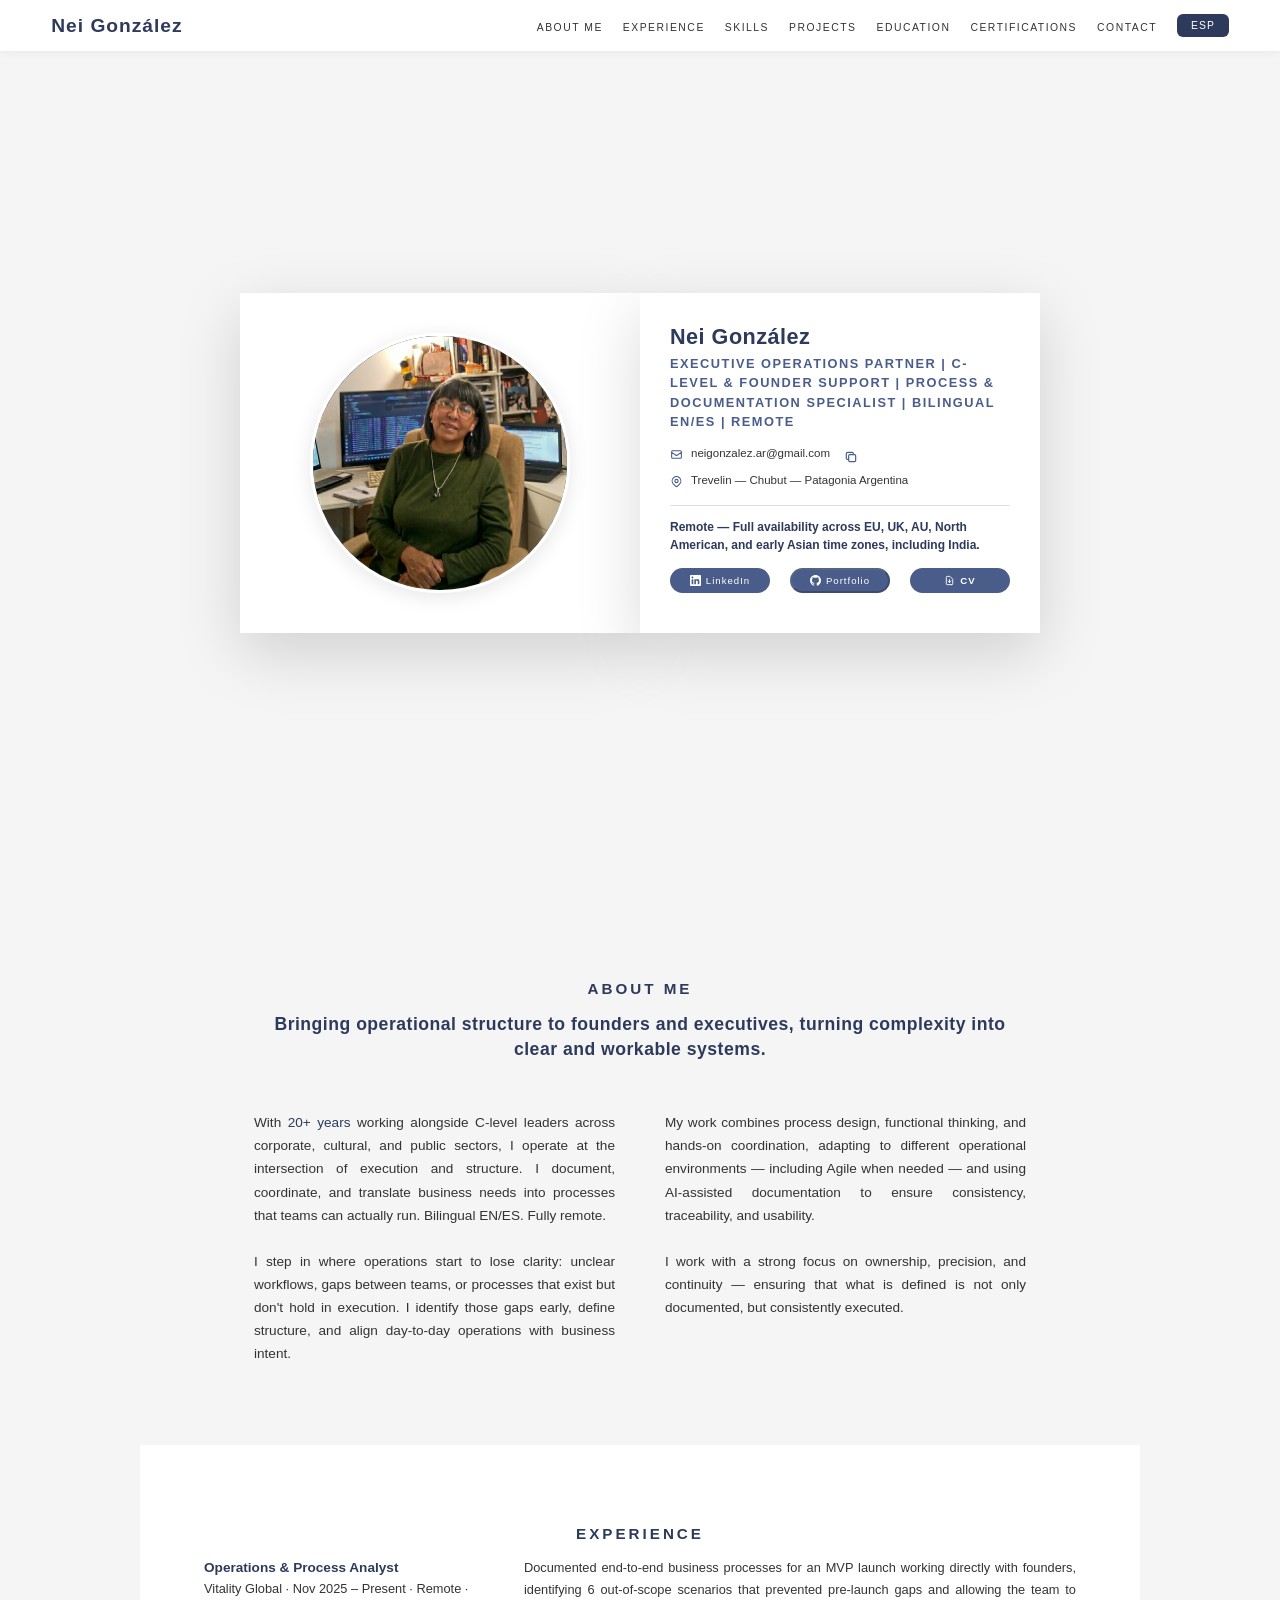
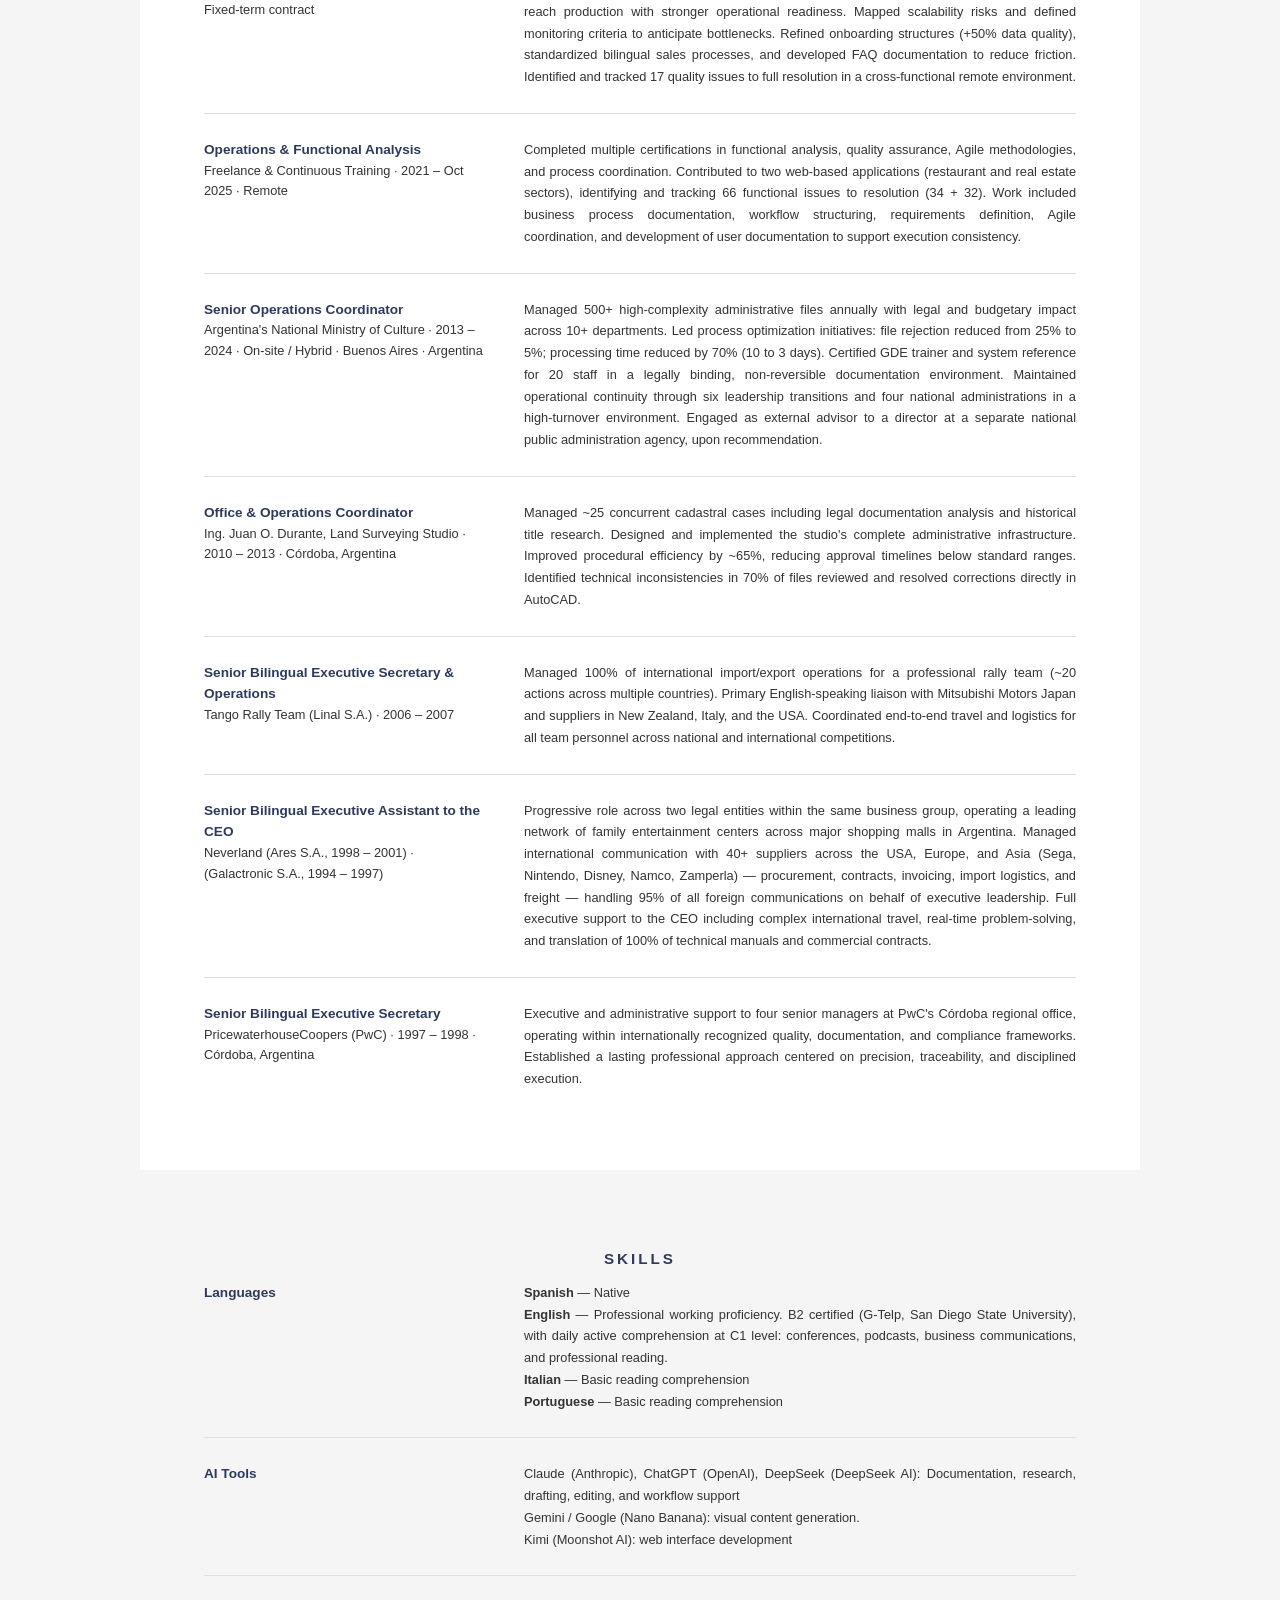
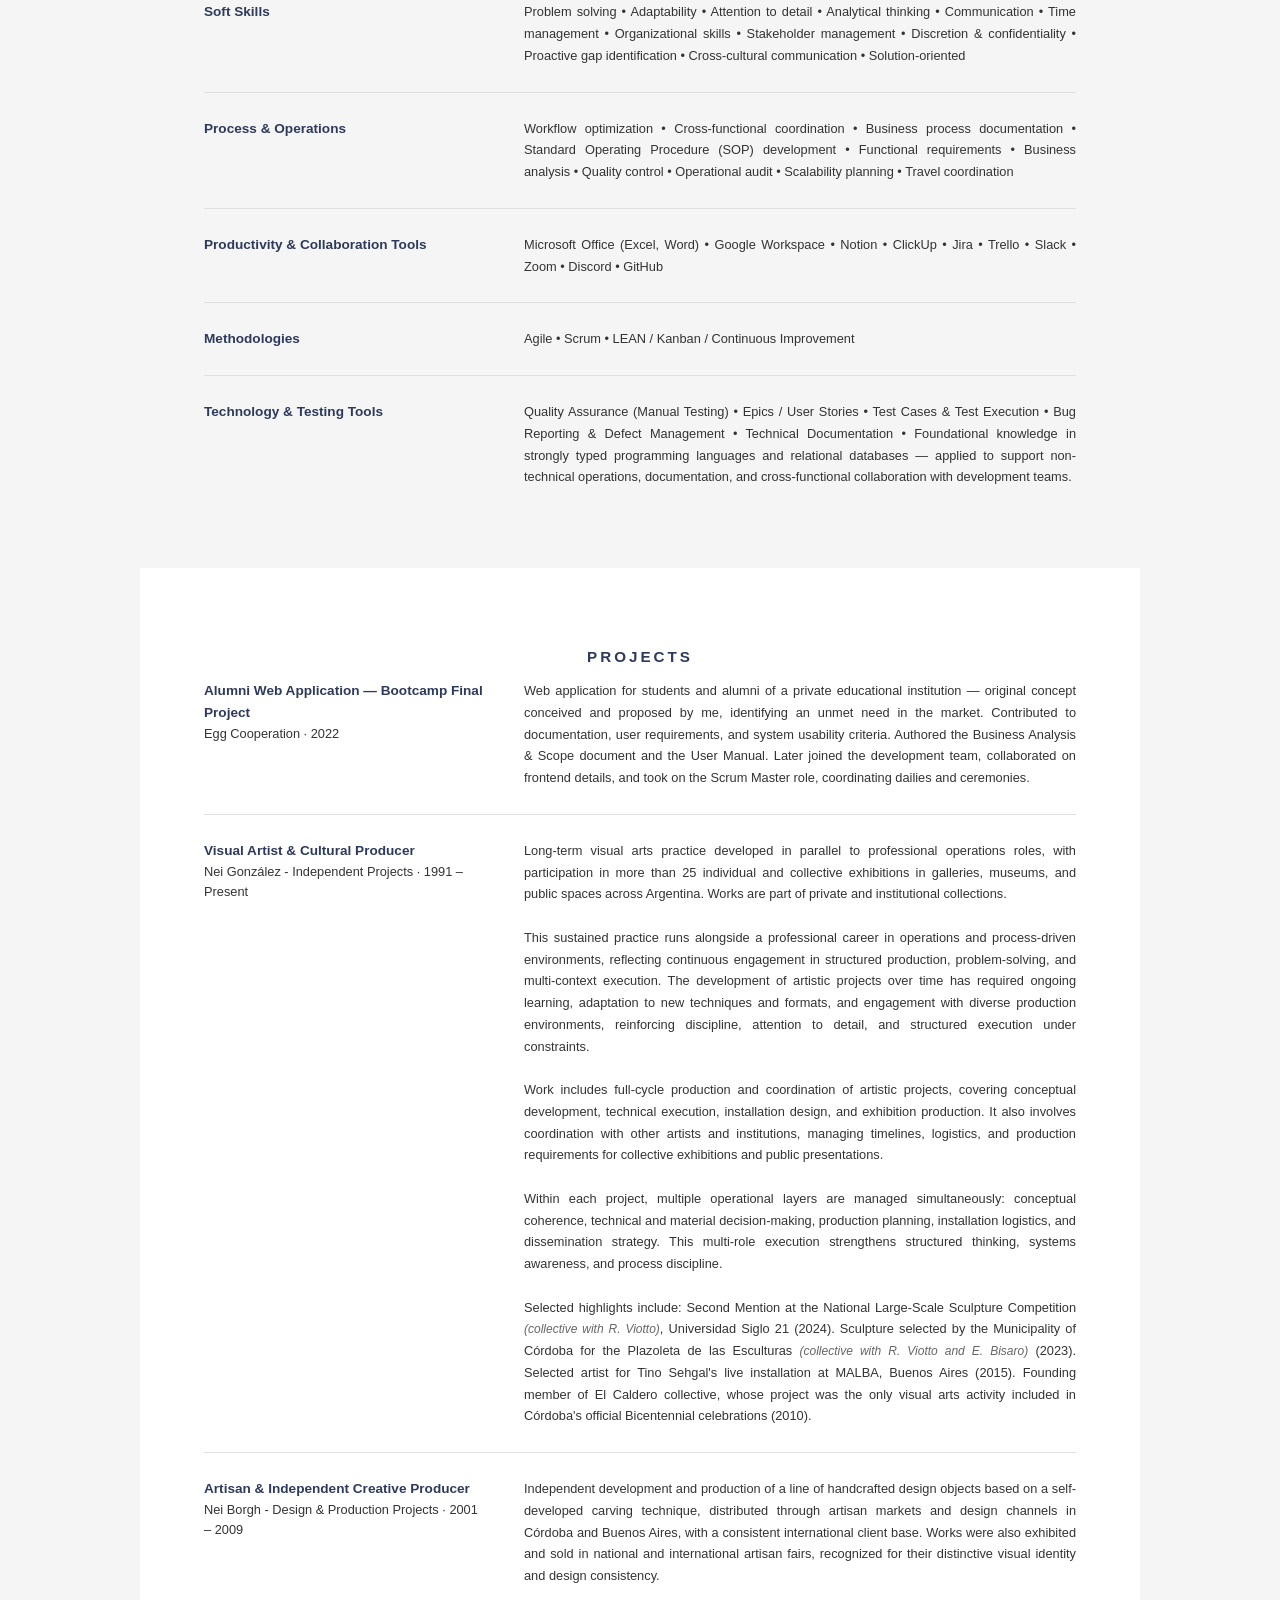
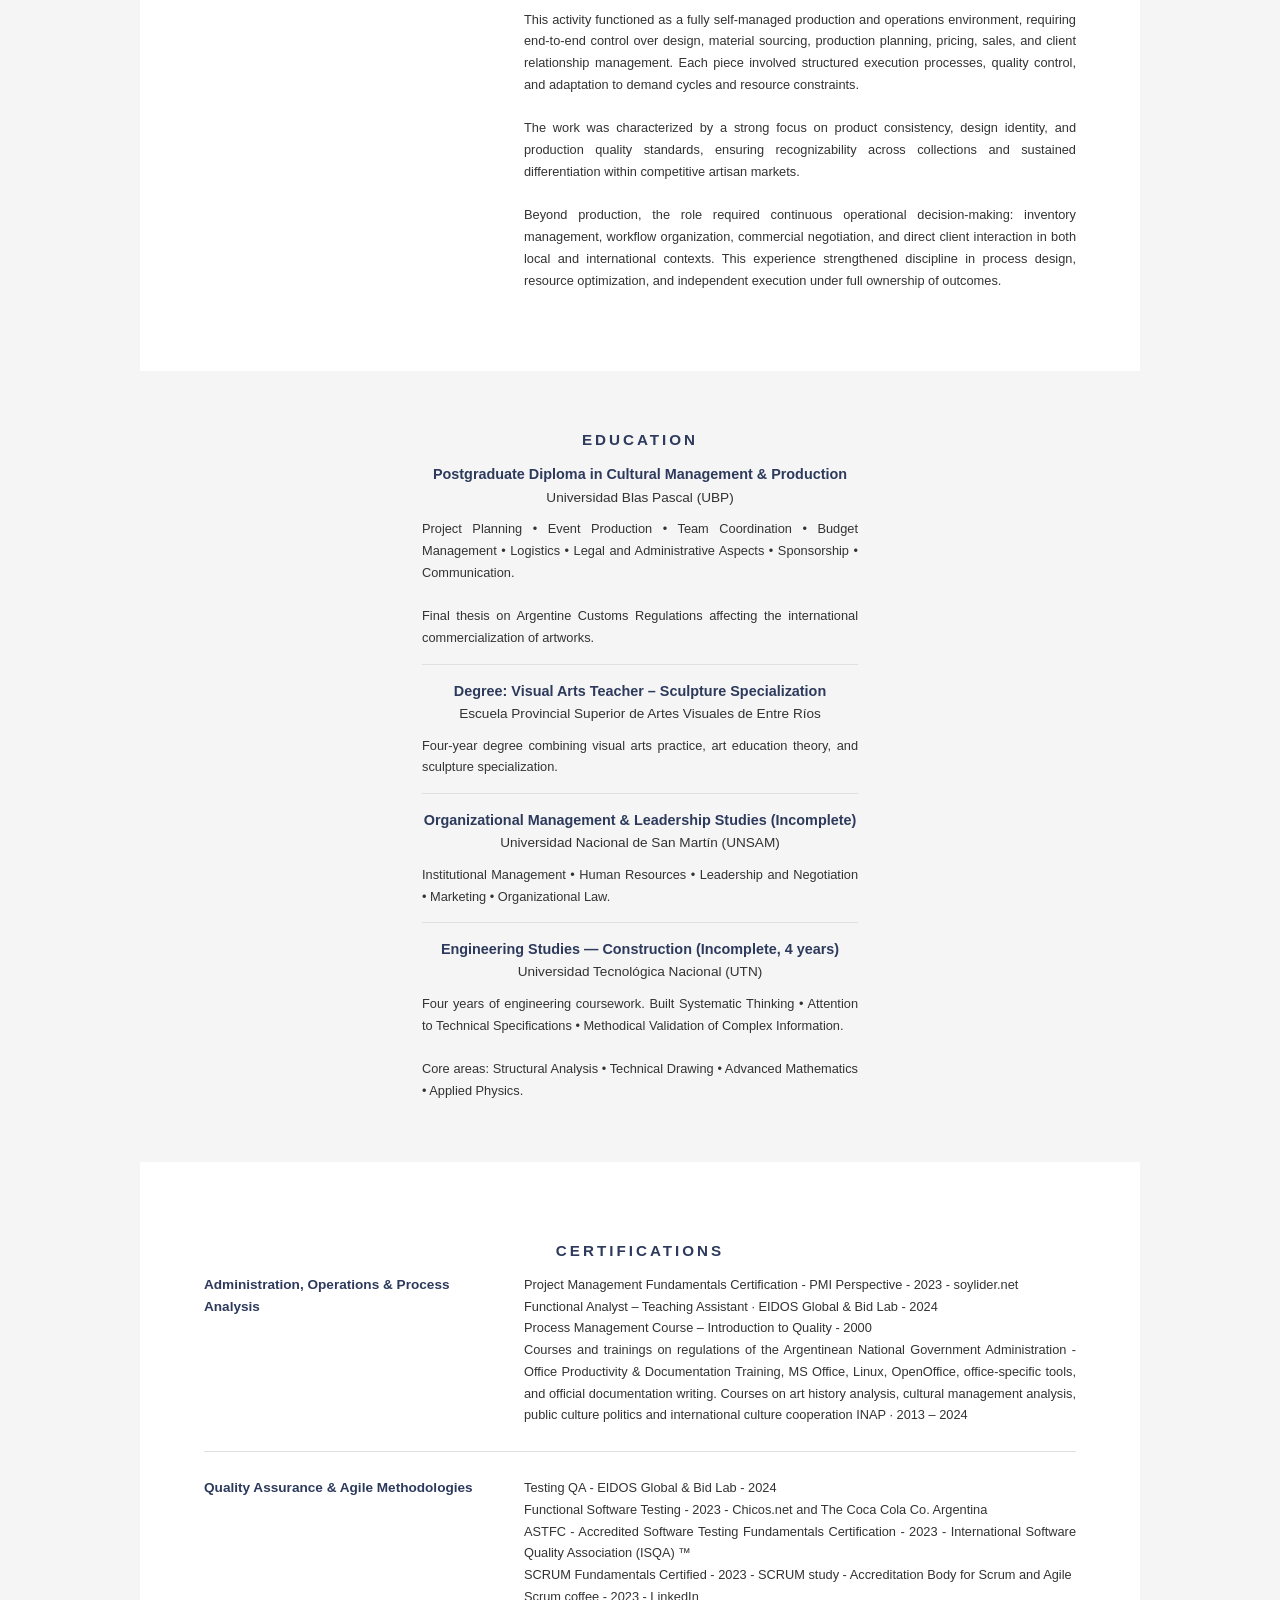
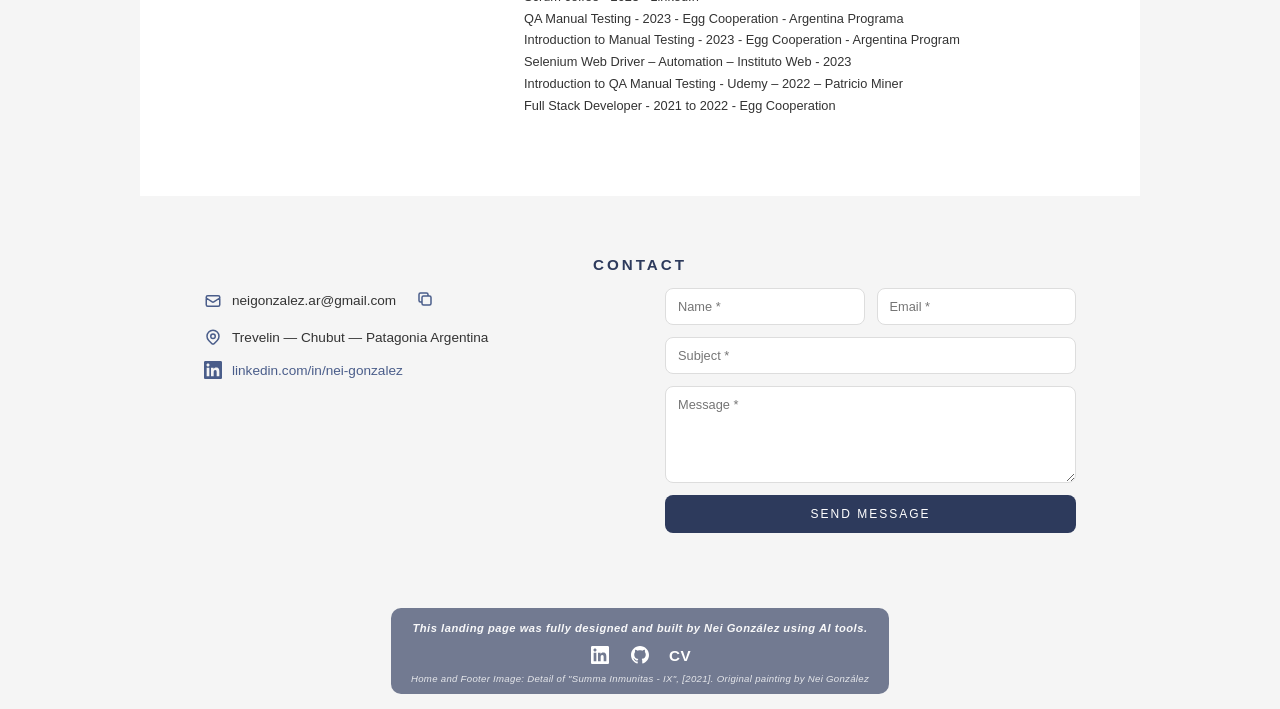
==== commit b15942b3: "correcciones 2/5/26 10.30" ====
--- a/index.html
+++ b/index.html
@@ -175,7 +175,7 @@
     </section>
 
     <!-- Skills Section -->
-    <section class="experience section-white animate-columns" id="skills">
+    <section class="experience section-gray animate-columns" id="skills">
         <h2 class="section-title"><strong>Skills</strong></h2>
 
         <div class="experience-item">
@@ -183,10 +183,30 @@
                 <strong>Languages</strong>
             </div>
             <div class="experience-text">
-                <span style="font-weight:600;color:var(--navy);">Spanish</span> — Native<br>
-                <span style="font-weight:600;color:var(--navy);">English</span> — Professional working proficiency. B2 certified (G-Telp San Diego State University), with daily active comprehension at C1 level: conferences, podcasts, business communications, and professional reading.<br>
-                <span style="font-weight:600;color:var(--navy);">Italian</span> — Basic reading comprehension<br>
-                <span style="font-weight:600;color:var(--navy);">Portuguese</span> — Basic reading comprehension
+                <strong>Spanish</strong> — Native<br>
+                <strong>English</strong> — Professional working proficiency. B2 certified (G-Telp, San Diego State University), with daily active comprehension at C1 level: conferences, podcasts, business communications, and professional reading.<br>
+                <strong>Italian</strong> — Basic reading comprehension<br>
+                <strong>Portuguese</strong> — Basic reading comprehension
+            </div>
+        </div>
+
+        <div class="experience-item">
+            <div class="experience-title">
+                <strong>AI Tools</strong>
+            </div>
+            <div class="experience-text">
+                Claude (Anthropic), ChatGPT (OpenAI), DeepSeek (DeepSeek AI): Documentation, research, drafting, editing, and workflow support<br>
+                Gemini / Google (Nano Banana): visual content generation.<br>
+                Kimi (Moonshot AI): web interface development
+            </div>
+        </div>
+
+        <div class="experience-item">
+            <div class="experience-title">
+                <strong>Soft Skills</strong>
+            </div>
+            <div class="experience-text">
+                Problem solving • Adaptability • Attention to detail • Analytical thinking • Communication • Time management • Organizational skills • Stakeholder management • Discretion & confidentiality • Proactive gap identification • Cross-cultural communication • Solution-oriented
             </div>
         </div>
 
@@ -195,16 +215,16 @@
                 <strong>Process & Operations</strong>
             </div>
             <div class="experience-text">
-                Business process documentation, workflow optimization, SOP development, operational audit, gap analysis, scalability planning, onboarding design, quality control, and cross-functional coordination.
-            </div>
-        </div>
-
-        <div class="experience-item">
-            <div class="experience-title">
-                <strong>Tools & Technologies</strong>
-            </div>
-            <div class="experience-text">
-                Microsoft Excel (advanced), Word, PowerPoint, Power BI, Jira, Trello, Notion, Slack, Google Workspace, AutoCAD, SQL (basic), ERP systems, GDE (electronic document management), and AI-assisted documentation tools.
+                Workflow optimization • Cross-functional coordination • Business process documentation • Standard Operating Procedure (SOP) development • Functional requirements • Business analysis • Quality control • Operational audit • Scalability planning • Travel coordination
+            </div>
+        </div>
+
+        <div class="experience-item">
+            <div class="experience-title">
+                <strong>Productivity & Collaboration Tools</strong>
+            </div>
+            <div class="experience-text">
+                Microsoft Office (Excel, Word) • Google Workspace • Notion • ClickUp • Jira • Trello • Slack • Zoom • Discord • GitHub
             </div>
         </div>
 
@@ -213,13 +233,22 @@
                 <strong>Methodologies</strong>
             </div>
             <div class="experience-text">
-                Agile, Scrum, Kanban, Waterfall, Six Sigma (basic), Lean process improvement, and continuous improvement frameworks.
+                Agile • Scrum • LEAN / Kanban / Continuous Improvement
+            </div>
+        </div>
+
+        <div class="experience-item">
+            <div class="experience-title">
+                <strong>Technology & Testing Tools</strong>
+            </div>
+            <div class="experience-text">
+                Quality Assurance (Manual Testing) • Epics / User Stories • Test Cases & Test Execution • Bug Reporting & Defect Management • Technical Documentation • Foundational knowledge in strongly typed programming languages and relational databases — applied to support non-technical operations, documentation, and cross-functional collaboration with development teams.
             </div>
         </div>
     </section>
 
     <!-- Projects Section -->
-    <section class="experience section-gray animate-columns" id="projects">
+    <section class="experience section-white animate-columns" id="projects">
         <h2 class="section-title"><strong>Projects</strong></h2>
 
         <div class="experience-item">
@@ -229,8 +258,7 @@
             </div>
             <div class="experience-text">
                 Web application for students and alumni of a private educational institution — original concept conceived and proposed by me, identifying an unmet need in the market. Contributed to documentation, user requirements, and system usability criteria. Authored the Business Analysis & Scope document and the User Manual. Later joined the development team, collaborated on frontend details, and took on the Scrum Master role, coordinating dailies and ceremonies.
-                <br><br>
-                Tools: Jira, Scrum, Zoom, IntelliJ, MySQL, Java Maven.
+
             </div>
         </div>
 
@@ -270,7 +298,7 @@
     </section>
 
     <!-- Education Section -->
-    <section class="education section-white" id="education">
+    <section class="education section-gray" id="education">
         <h2 class="section-title"><strong>Education</strong></h2>
 
         <div class="education-item">
@@ -279,7 +307,7 @@
                 Universidad Blas Pascal (UBP)
             </div>
             <div class="education-text">
-                Project Planning • Event Production • Team Coordination • Budget Management • Logistics • Legal and Administrative Aspects • Sponsorship • Communication. Final thesis on Argentine Customs Regulations affecting the international commercialization of artworks.
+                Project Planning • Event Production • Team Coordination • Budget Management • Logistics • Legal and Administrative Aspects • Sponsorship • Communication.<br><br>Final thesis on Argentine Customs Regulations affecting the international commercialization of artworks.
             </div>
         </div>
 
@@ -309,13 +337,13 @@
                 Universidad Tecnológica Nacional (UTN)
             </div>
             <div class="education-text">
-                Four years of engineering coursework. Built Systematic Thinking • Attention to Technical Specifications • Methodical Validation of Complex Information. Core areas: Structural Analysis • Technical Drawing • Advanced Mathematics • Applied Physics.
+                Four years of engineering coursework. Built Systematic Thinking • Attention to Technical Specifications • Methodical Validation of Complex Information.<br><br>Core areas: Structural Analysis • Technical Drawing • Advanced Mathematics • Applied Physics.
             </div>
         </div>
     </section>
 
     <!-- Certifications Section -->
-    <section class="experience section-gray animate-columns" id="certifications">
+    <section class="experience section-white animate-columns" id="certifications">
         <h2 class="section-title"><strong>Certifications</strong></h2>
 
         <div class="experience-item">
--- a/css/estilos.css
+++ b/css/estilos.css
@@ -896,7 +896,7 @@
 .footer-image-credit {
     font-size: 0.6rem;
     font-style: italic;
-    color: rgba(255,255,255,0.5);
+    color: rgba(255,255,255,0.82);
     text-align: center;
     margin-top: 6px;
     letter-spacing: 0.3px;
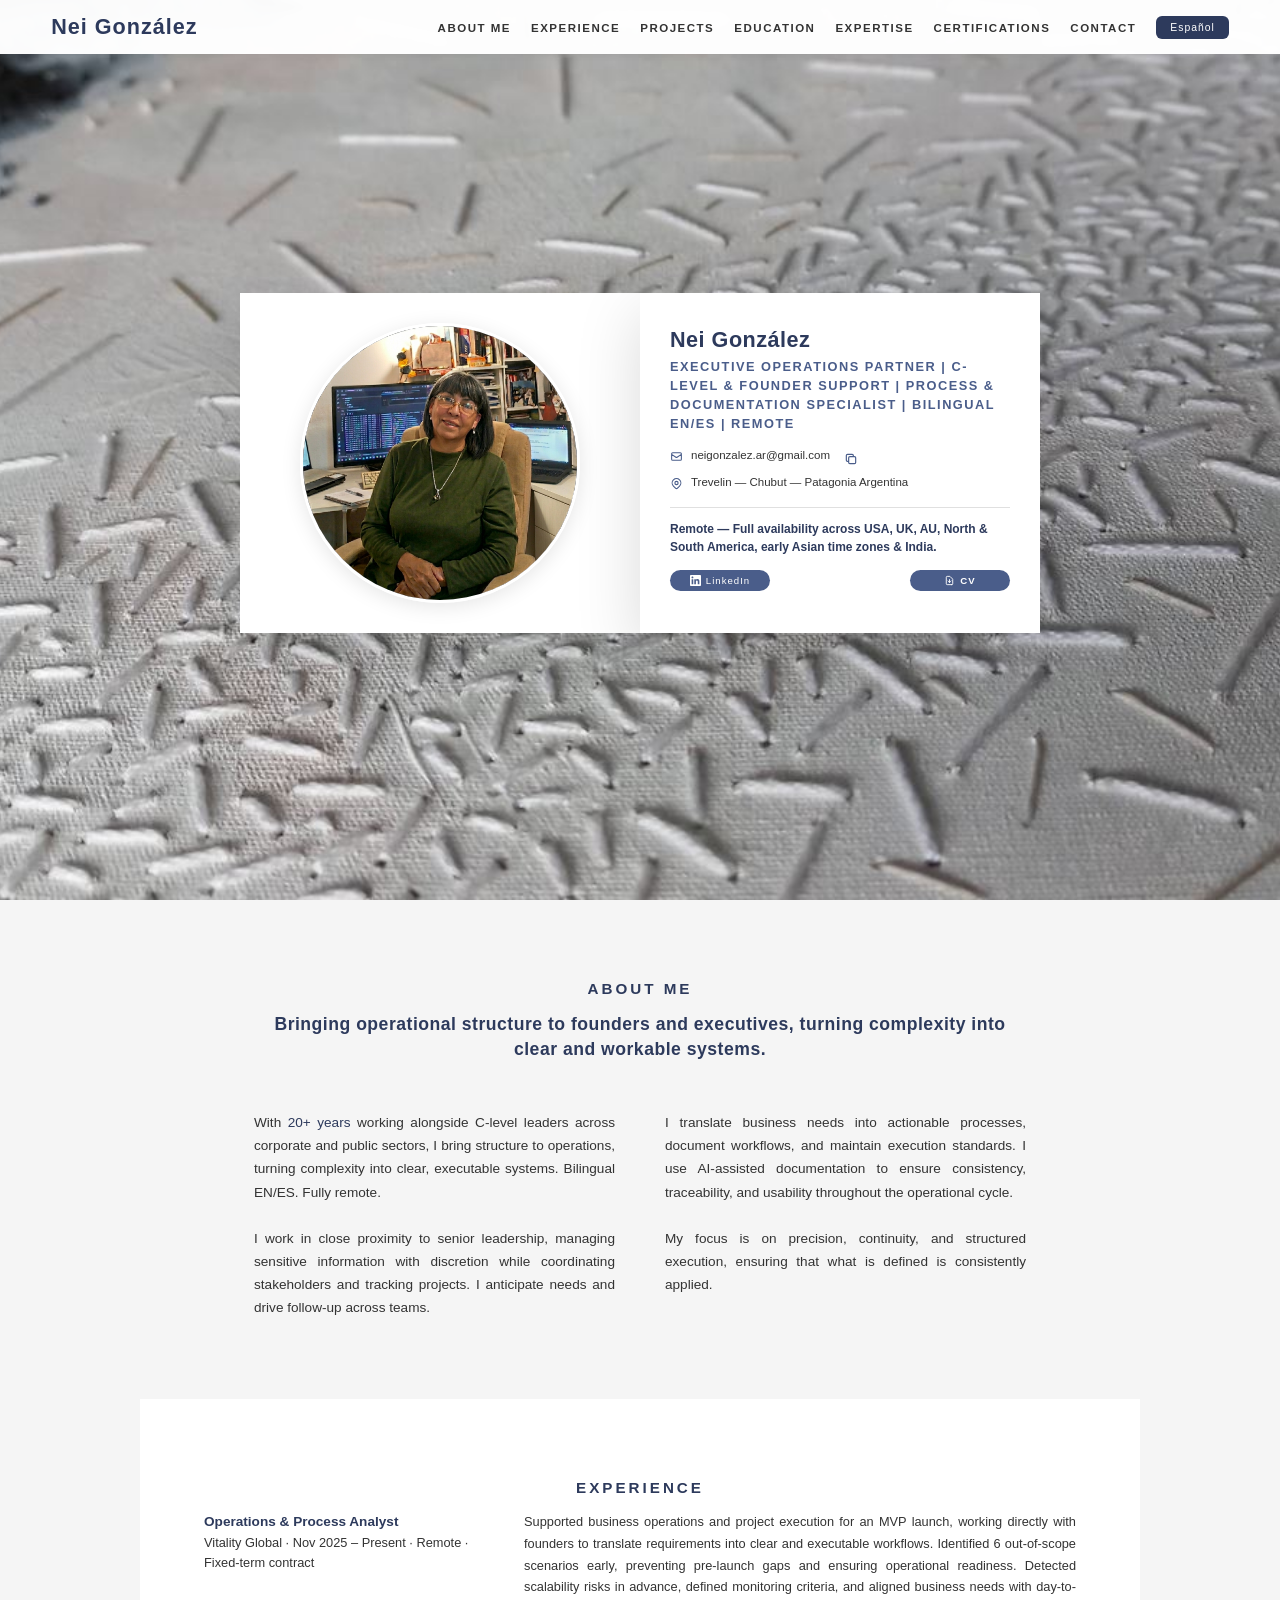
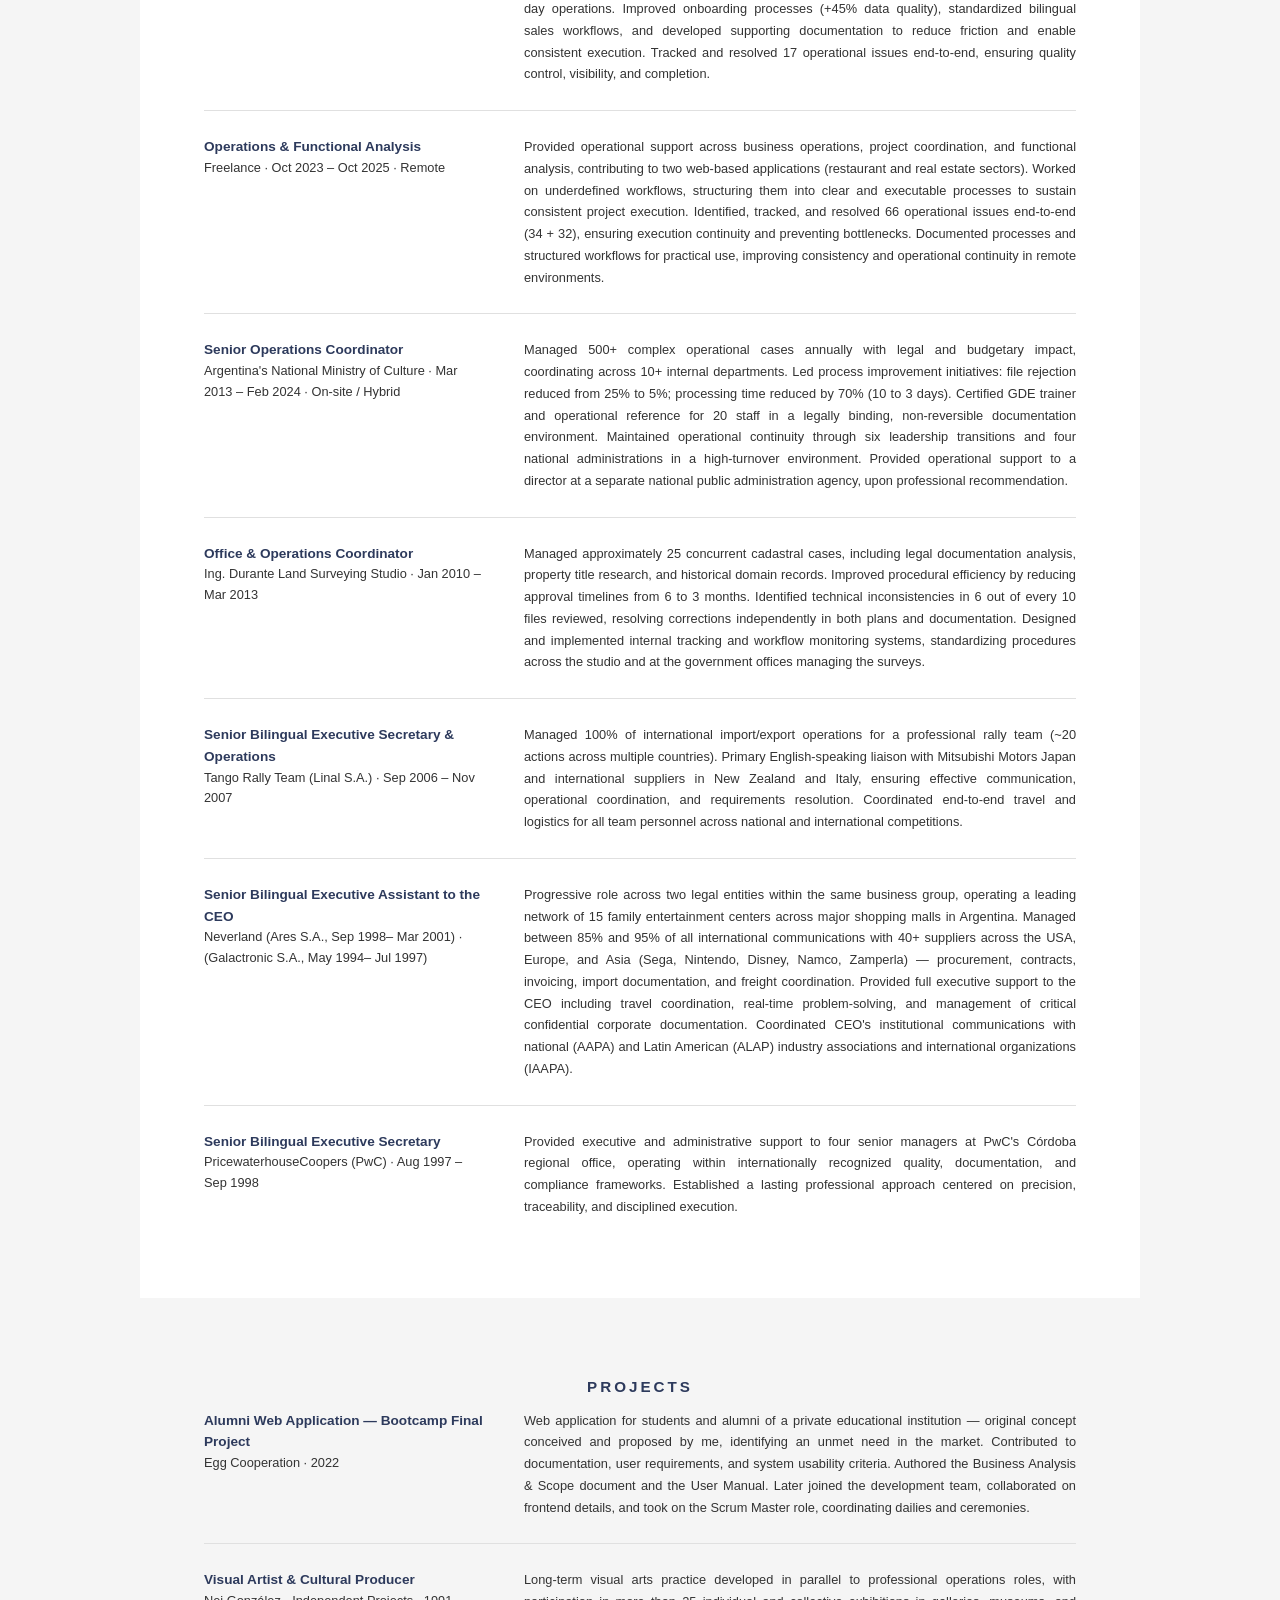
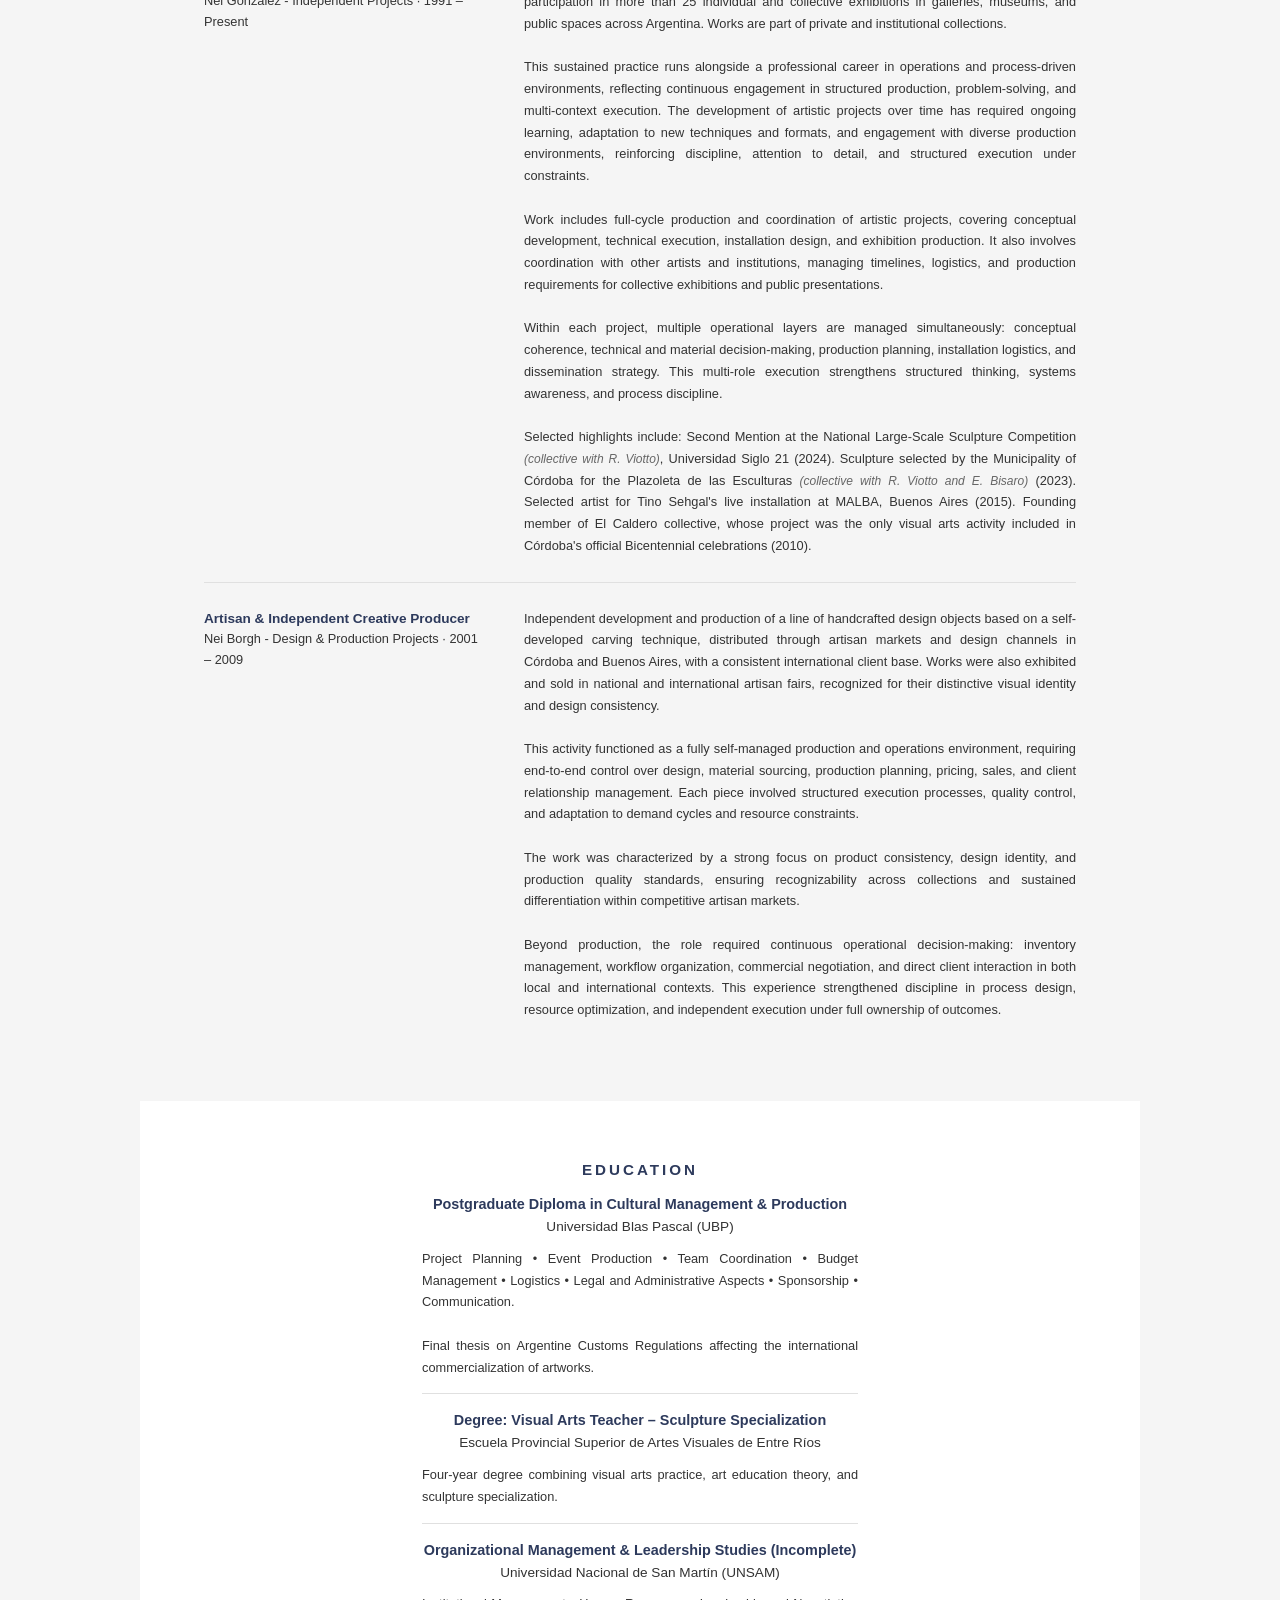
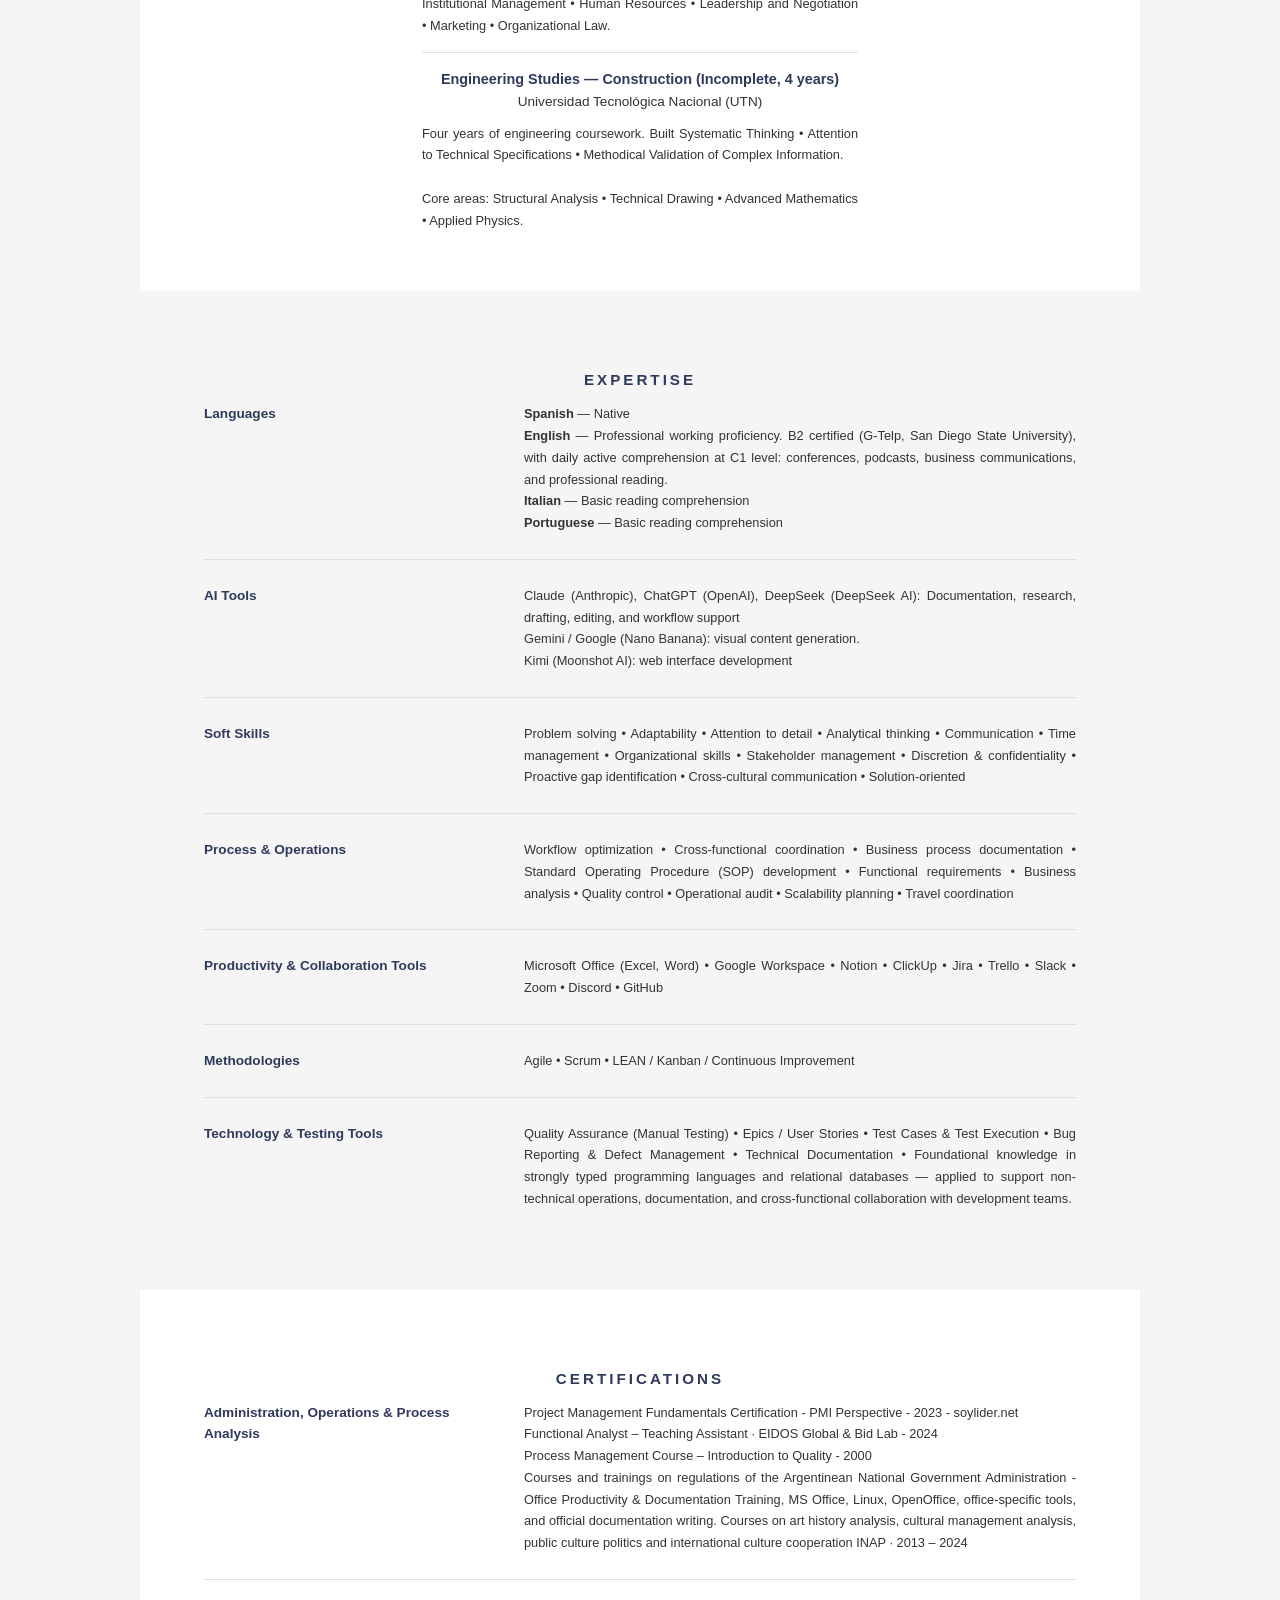
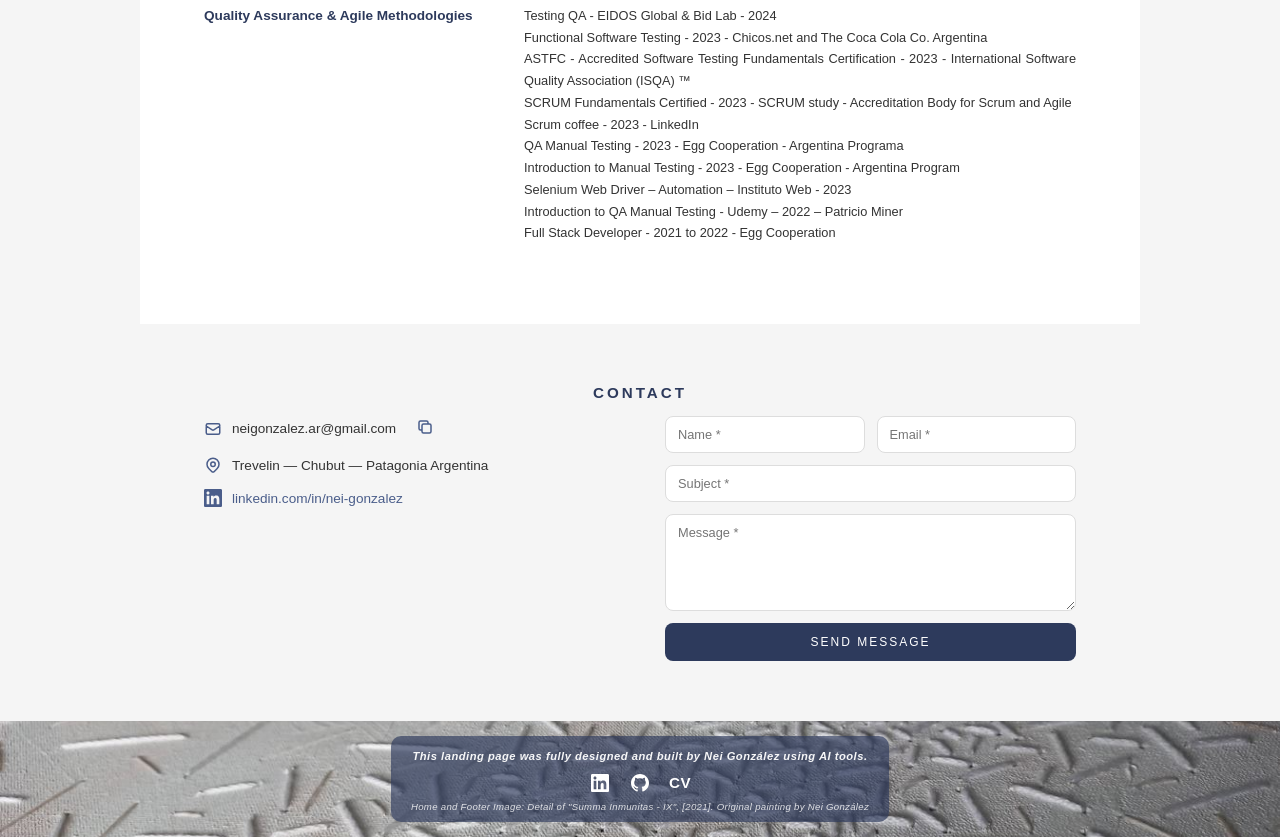
==== commit e2b92e35: "cambio de todos los textos" ====
--- a/index.html
+++ b/index.html
@@ -21,13 +21,13 @@
         <ul class="nav-links" id="navLinks">
             <li><a href="#about" onclick="closeMenu()">About me</a></li>
             <li><a href="#experience" onclick="closeMenu()">Experience</a></li>
-            <li><a href="#skills" onclick="closeMenu()">Skills</a></li>
             <li><a href="#projects" onclick="closeMenu()">Projects</a></li>
             <li><a href="#education" onclick="closeMenu()">Education</a></li>
+            <li><a href="#expertise" onclick="closeMenu()">Expertise</a></li>
             <li><a href="#certifications" onclick="closeMenu()">Certifications</a></li>
             <li><a href="#contact" onclick="closeMenu()">Contact</a></li>
         </ul>
-        <button class="lang-btn" onclick="switchLang()">ESP</button>
+        <button class="lang-btn" onclick="switchLang()">Español</button>
     </nav>
 
     <!-- Hero Section -->
@@ -58,7 +58,7 @@
                 </div>
 
                 <div class="hero-availability">
-                    <strong>Remote — Full availability across EU, UK, AU, North American, and early Asian time zones, including India.</strong>
+                    <strong>Remote — Full availability across USA, UK, AU, North & South America, early Asian time zones & India.</strong>
                 </div>
 
                 <div class="hero-buttons">
@@ -66,10 +66,6 @@
                         <svg fill="currentColor" viewBox="0 0 24 24"><path d="M20.447 20.452h-3.554v-5.569c0-1.328-.027-3.037-1.852-3.037-1.853 0-2.136 1.445-2.136 2.939v5.667H9.351V9h3.414v1.561h.046c.477-.9 1.637-1.85 3.37-1.85 3.601 0 4.267 2.37 4.267 5.455v6.286zM5.337 7.433c-1.144 0-2.063-.926-2.063-2.065 0-1.138.92-2.063 2.063-2.063 1.14 0 2.064.925 2.064 2.063 0 1.139-.925 2.065-2.064 2.065zm1.782 13.019H3.555V9h3.564v11.452zM22.225 0H1.771C.792 0 0 .774 0 1.729v20.542C0 23.227.792 24 1.771 24h20.451C23.2 24 24 23.227 24 22.271V1.729C24 .774 23.2 0 22.222 0h.003z"/></svg>
                         LinkedIn
                     </a>
-                    <button class="hero-btn" disabled title="Coming soon">
-                        <svg fill="currentColor" viewBox="0 0 24 24"><path d="M12 0c-6.626 0-12 5.373-12 12 0 5.302 3.438 9.8 8.207 11.387.599.111.793-.261.793-.577v-2.234c-3.338.726-4.033-1.416-4.033-1.416-.546-1.387-1.333-1.756-1.333-1.756-1.089-.745.083-.729.083-.729 1.205.084 1.839 1.237 1.839 1.237 1.07 1.834 2.807 1.304 3.492.997.107-.775.418-1.305.762-1.604-2.665-.305-5.467-1.334-5.467-5.931 0-1.311.469-2.381 1.236-3.221-.124-.303-.535-1.524.117-3.176 0 0 1.008-.322 3.301 1.23.957-.266 1.983-.399 3.003-.404 1.02.005 2.047.138 3.006.404 2.291-1.552 3.297-1.23 3.297-1.23.653 1.653.242 2.874.118 3.176.77.84 1.235 1.911 1.235 3.221 0 4.609-2.807 5.624-5.479 5.921.43.372.823 1.102.823 2.222v3.293c0 .319.192.694.801.576 4.765-1.589 8.199-6.086 8.199-11.386 0-6.627-5.373-12-12-12z"/></svg>
-                        Portfolio
-                    </button>
                     <a href="cv.pdf" download class="hero-btn">
                         <svg fill="none" stroke="currentColor" viewBox="0 0 24 24"><path stroke-linecap="round" stroke-linejoin="round" stroke-width="2" d="M12 10v6m0 0l-3-3m3 3l3-3m2 8H7a2 2 0 01-2-2V5a2 2 0 012-2h5.586a1 1 0 01.707.293l5.414 5.414a1 1 0 01.293.707V19a2 2 0 01-2 2z"></path></svg>
                         <strong>CV</strong>
@@ -86,15 +82,15 @@
 
         <div class="about-content">
             <div class="about-block">
-                <p>With <strong>20+ years</strong> working alongside C-level leaders across corporate, cultural, and public sectors, I operate at the intersection of execution and structure. I document, coordinate, and translate business needs into processes that teams can actually run. Bilingual EN/ES. Fully remote.</p>
+                <p>With <strong>20+ years</strong> working alongside C-level leaders across corporate and public sectors, I bring structure to operations, turning complexity into clear, executable systems. Bilingual EN/ES. Fully remote.</p>
                 <br>
-                <p>I step in where operations start to lose clarity: unclear workflows, gaps between teams, or processes that exist but don't hold in execution. I identify those gaps early, define structure, and align day-to-day operations with business intent.</p>
+                <p>I work in close proximity to senior leadership, managing sensitive information with discretion while coordinating stakeholders and tracking projects. I anticipate needs and drive follow-up across teams.</p>
             </div>
 
             <div class="about-block">
-                <p>My work combines process design, functional thinking, and hands-on coordination, adapting to different operational environments — including Agile when needed — and using AI-assisted documentation to ensure consistency, traceability, and usability.</p>
+                <p>I translate business needs into actionable processes, document workflows, and maintain execution standards. I use AI-assisted documentation to ensure consistency, traceability, and usability throughout the operational cycle.</p>
                 <br>
-                <p>I work with a strong focus on ownership, precision, and continuity — ensuring that what is defined is not only documented, but consistently executed.</p>
+                <p>My focus is on precision, continuity, and structured execution, ensuring that what is defined is consistently applied.</p>
             </div>
         </div>
     </section>
@@ -109,74 +105,168 @@
                 Vitality Global · Nov 2025 – Present · Remote · Fixed-term contract
             </div>
             <div class="experience-text">
-                Documented end-to-end business processes for an MVP launch working directly with founders, identifying 6 out-of-scope scenarios that prevented pre-launch gaps and allowing the team to reach production with stronger operational readiness. Mapped scalability risks and defined monitoring criteria to anticipate bottlenecks. Refined onboarding structures (+50% data quality), standardized bilingual sales processes, and developed FAQ documentation to reduce friction. Identified and tracked 17 quality issues to full resolution in a cross-functional remote environment.
+                Supported business operations and project execution for an MVP launch, working directly with founders to translate requirements into clear and executable workflows. Identified 6 out-of-scope scenarios early, preventing pre-launch gaps and ensuring operational readiness. Detected scalability risks in advance, defined monitoring criteria, and aligned business needs with day-to-day operations. Improved onboarding processes (+45% data quality), standardized bilingual sales workflows, and developed supporting documentation to reduce friction and enable consistent execution. Tracked and resolved 17 operational issues end-to-end, ensuring quality control, visibility, and completion.
             </div>
         </div>
 
         <div class="experience-item">
             <div class="experience-title">
                 <strong>Operations & Functional Analysis</strong><br>
-                Freelance & Continuous Training · 2021 – Oct 2025 · Remote
-            </div>
-            <div class="experience-text">
-                Completed multiple certifications in functional analysis, quality assurance, Agile methodologies, and process coordination. Contributed to two web-based applications (restaurant and real estate sectors), identifying and tracking 66 functional issues to resolution (34 + 32). Work included business process documentation, workflow structuring, requirements definition, Agile coordination, and development of user documentation to support execution consistency.
+                Freelance · Oct 2023 – Oct 2025 · Remote
+            </div>
+            <div class="experience-text">
+                Provided operational support across business operations, project coordination, and functional analysis, contributing to two web-based applications (restaurant and real estate sectors). Worked on underdefined workflows, structuring them into clear and executable processes to sustain consistent project execution. Identified, tracked, and resolved 66 operational issues end-to-end (34 + 32), ensuring execution continuity and preventing bottlenecks. Documented processes and structured workflows for practical use, improving consistency and operational continuity in remote environments.
             </div>
         </div>
 
         <div class="experience-item">
             <div class="experience-title">
                 <strong>Senior Operations Coordinator</strong><br>
-                Argentina's National Ministry of Culture · 2013 – 2024 · On-site / Hybrid · Buenos Aires · Argentina
-            </div>
-            <div class="experience-text">
-                Managed 500+ high-complexity administrative files annually with legal and budgetary impact across 10+ departments. Led process optimization initiatives: file rejection reduced from 25% to 5%; processing time reduced by 70% (10 to 3 days). Certified GDE trainer and system reference for 20 staff in a legally binding, non-reversible documentation environment. Maintained operational continuity through six leadership transitions and four national administrations in a high-turnover environment. Engaged as external advisor to a director at a separate national public administration agency, upon recommendation.
+                Argentina's National Ministry of Culture · Mar 2013 – Feb 2024 · On-site / Hybrid
+            </div>
+            <div class="experience-text">
+                Managed 500+ complex operational cases annually with legal and budgetary impact, coordinating across 10+ internal departments. Led process improvement initiatives: file rejection reduced from 25% to 5%; processing time reduced by 70% (10 to 3 days). Certified GDE trainer and operational reference for 20 staff in a legally binding, non-reversible documentation environment. Maintained operational continuity through six leadership transitions and four national administrations in a high-turnover environment. Provided operational support to a director at a separate national public administration agency, upon professional recommendation.
             </div>
         </div>
 
         <div class="experience-item">
             <div class="experience-title">
                 <strong>Office & Operations Coordinator</strong><br>
-                Ing. Juan O. Durante, Land Surveying Studio · 2010 – 2013 · Córdoba, Argentina
-            </div>
-            <div class="experience-text">
-                Managed ~25 concurrent cadastral cases including legal documentation analysis and historical title research. Designed and implemented the studio's complete administrative infrastructure. Improved procedural efficiency by ~65%, reducing approval timelines below standard ranges. Identified technical inconsistencies in 70% of files reviewed and resolved corrections directly in AutoCAD.
+                Ing. Durante Land Surveying Studio · Jan 2010 – Mar 2013
+            </div>
+            <div class="experience-text">
+                Managed approximately 25 concurrent cadastral cases, including legal documentation analysis, property title research, and historical domain records. Improved procedural efficiency by reducing approval timelines from 6 to 3 months. Identified technical inconsistencies in 6 out of every 10 files reviewed, resolving corrections independently in both plans and documentation. Designed and implemented internal tracking and workflow monitoring systems, standardizing procedures across the studio and at the government offices managing the surveys.
             </div>
         </div>
 
         <div class="experience-item">
             <div class="experience-title">
                 <strong>Senior Bilingual Executive Secretary & Operations</strong><br>
-                Tango Rally Team (Linal S.A.) · 2006 – 2007
-            </div>
-            <div class="experience-text">
-                Managed 100% of international import/export operations for a professional rally team (~20 actions across multiple countries). Primary English-speaking liaison with Mitsubishi Motors Japan and suppliers in New Zealand, Italy, and the USA. Coordinated end-to-end travel and logistics for all team personnel across national and international competitions.
+                Tango Rally Team (Linal S.A.) · Sep 2006 – Nov 2007
+            </div>
+            <div class="experience-text">
+                Managed 100% of international import/export operations for a professional rally team (~20 actions across multiple countries). Primary English-speaking liaison with Mitsubishi Motors Japan and international suppliers in New Zealand and Italy, ensuring effective communication, operational coordination, and requirements resolution. Coordinated end-to-end travel and logistics for all team personnel across national and international competitions.
             </div>
         </div>
 
         <div class="experience-item">
             <div class="experience-title">
                 <strong>Senior Bilingual Executive Assistant to the CEO</strong><br>
-                Neverland (Ares S.A., 1998 – 2001) · (Galactronic S.A., 1994 – 1997)
-            </div>
-            <div class="experience-text">
-                Progressive role across two legal entities within the same business group, operating a leading network of family entertainment centers across major shopping malls in Argentina. Managed international communication with 40+ suppliers across the USA, Europe, and Asia (Sega, Nintendo, Disney, Namco, Zamperla) — procurement, contracts, invoicing, import logistics, and freight — handling 95% of all foreign communications on behalf of executive leadership. Full executive support to the CEO including complex international travel, real-time problem-solving, and translation of 100% of technical manuals and commercial contracts.
+                Neverland (Ares S.A., Sep 1998– Mar 2001) · (Galactronic S.A., May 1994– Jul 1997)
+            </div>
+            <div class="experience-text">
+                Progressive role across two legal entities within the same business group, operating a leading network of 15 family entertainment centers across major shopping malls in Argentina. Managed between 85% and 95% of all international communications with 40+ suppliers across the USA, Europe, and Asia (Sega, Nintendo, Disney, Namco, Zamperla) — procurement, contracts, invoicing, import documentation, and freight coordination. Provided full executive support to the CEO including travel coordination, real-time problem-solving, and management of critical confidential corporate documentation. Coordinated CEO's institutional communications with national (AAPA) and Latin American (ALAP) industry associations and international organizations (IAAPA).
             </div>
         </div>
 
         <div class="experience-item">
             <div class="experience-title">
                 <strong>Senior Bilingual Executive Secretary</strong><br>
-                PricewaterhouseCoopers (PwC) · 1997 – 1998 · Córdoba, Argentina
-            </div>
-            <div class="experience-text">
-                Executive and administrative support to four senior managers at PwC's Córdoba regional office, operating within internationally recognized quality, documentation, and compliance frameworks. Established a lasting professional approach centered on precision, traceability, and disciplined execution.
-            </div>
-        </div>
-    </section>
-
-    <!-- Skills Section -->
-    <section class="experience section-gray animate-columns" id="skills">
-        <h2 class="section-title"><strong>Skills</strong></h2>
+                PricewaterhouseCoopers (PwC) · Aug 1997 – Sep 1998
+            </div>
+            <div class="experience-text">
+                Provided executive and administrative support to four senior managers at PwC's Córdoba regional office, operating within internationally recognized quality, documentation, and compliance frameworks. Established a lasting professional approach centered on precision, traceability, and disciplined execution.
+            </div>
+        </div>
+    </section>
+
+    <!-- Projects Section -->
+    <section class="experience section-gray animate-columns" id="projects">
+        <h2 class="section-title"><strong>Projects</strong></h2>
+
+        <div class="experience-item">
+            <div class="experience-title">
+                <strong>Alumni Web Application — Bootcamp Final Project</strong><br>
+                Egg Cooperation · 2022
+            </div>
+            <div class="experience-text">
+                Web application for students and alumni of a private educational institution — original concept conceived and proposed by me, identifying an unmet need in the market. Contributed to documentation, user requirements, and system usability criteria. Authored the Business Analysis & Scope document and the User Manual. Later joined the development team, collaborated on frontend details, and took on the Scrum Master role, coordinating dailies and ceremonies.
+            </div>
+        </div>
+
+        <div class="experience-item">
+            <div class="experience-title">
+                <strong>Visual Artist & Cultural Producer</strong><br>
+                Nei González - Independent Projects · 1991 – Present
+            </div>
+            <div class="experience-text">
+                Long-term visual arts practice developed in parallel to professional operations roles, with participation in more than 25 individual and collective exhibitions in galleries, museums, and public spaces across Argentina. Works are part of private and institutional collections.
+                <br><br>
+                This sustained practice runs alongside a professional career in operations and process-driven environments, reflecting continuous engagement in structured production, problem-solving, and multi-context execution. The development of artistic projects over time has required ongoing learning, adaptation to new techniques and formats, and engagement with diverse production environments, reinforcing discipline, attention to detail, and structured execution under constraints.
+                <br><br>
+                Work includes full-cycle production and coordination of artistic projects, covering conceptual development, technical execution, installation design, and exhibition production. It also involves coordination with other artists and institutions, managing timelines, logistics, and production requirements for collective exhibitions and public presentations.
+                <br><br>
+                Within each project, multiple operational layers are managed simultaneously: conceptual coherence, technical and material decision-making, production planning, installation logistics, and dissemination strategy. This multi-role execution strengthens structured thinking, systems awareness, and process discipline.
+                <br><br>
+                Selected highlights include: Second Mention at the National Large-Scale Sculpture Competition <em class="highlight-note">(collective with R. Viotto)</em>, Universidad Siglo 21 (2024). Sculpture selected by the Municipality of Córdoba for the Plazoleta de las Esculturas <em class="highlight-note">(collective with R. Viotto and E. Bisaro)</em> (2023). Selected artist for Tino Sehgal's live installation at MALBA, Buenos Aires (2015). Founding member of El Caldero collective, whose project was the only visual arts activity included in Córdoba's official Bicentennial celebrations (2010).
+            </div>
+        </div>
+
+        <div class="experience-item">
+            <div class="experience-title">
+                <strong>Artisan & Independent Creative Producer</strong><br>
+                Nei Borgh - Design & Production Projects · 2001 – 2009
+            </div>
+            <div class="experience-text">
+                Independent development and production of a line of handcrafted design objects based on a self-developed carving technique, distributed through artisan markets and design channels in Córdoba and Buenos Aires, with a consistent international client base. Works were also exhibited and sold in national and international artisan fairs, recognized for their distinctive visual identity and design consistency.
+                <br><br>
+                This activity functioned as a fully self-managed production and operations environment, requiring end-to-end control over design, material sourcing, production planning, pricing, sales, and client relationship management. Each piece involved structured execution processes, quality control, and adaptation to demand cycles and resource constraints.
+                <br><br>
+                The work was characterized by a strong focus on product consistency, design identity, and production quality standards, ensuring recognizability across collections and sustained differentiation within competitive artisan markets.
+                <br><br>
+                Beyond production, the role required continuous operational decision-making: inventory management, workflow organization, commercial negotiation, and direct client interaction in both local and international contexts. This experience strengthened discipline in process design, resource optimization, and independent execution under full ownership of outcomes.
+            </div>
+        </div>
+    </section>
+
+    <!-- Education Section -->
+    <section class="education section-white" id="education">
+        <h2 class="section-title"><strong>Education</strong></h2>
+
+        <div class="education-item">
+            <div class="education-title">
+                <strong>Postgraduate Diploma in Cultural Management & Production</strong><br>
+                Universidad Blas Pascal (UBP)
+            </div>
+            <div class="education-text">
+                Project Planning • Event Production • Team Coordination • Budget Management • Logistics • Legal and Administrative Aspects • Sponsorship • Communication.<br><br>Final thesis on Argentine Customs Regulations affecting the international commercialization of artworks.
+            </div>
+        </div>
+
+        <div class="education-item">
+            <div class="education-title">
+                <strong>Degree: Visual Arts Teacher – Sculpture Specialization</strong><br>
+                Escuela Provincial Superior de Artes Visuales de Entre Ríos
+            </div>
+            <div class="education-text">
+                Four-year degree combining visual arts practice, art education theory, and sculpture specialization.
+            </div>
+        </div>
+
+        <div class="education-item">
+            <div class="education-title">
+                <strong>Organizational Management & Leadership Studies (Incomplete)</strong><br>
+                Universidad Nacional de San Martín (UNSAM)
+            </div>
+            <div class="education-text">
+                Institutional Management • Human Resources • Leadership and Negotiation • Marketing • Organizational Law.
+            </div>
+        </div>
+
+        <div class="education-item">
+            <div class="education-title">
+                <strong>Engineering Studies — Construction (Incomplete, 4 years)</strong><br>
+                Universidad Tecnológica Nacional (UTN)
+            </div>
+            <div class="education-text">
+                Four years of engineering coursework. Built Systematic Thinking • Attention to Technical Specifications • Methodical Validation of Complex Information.<br><br>Core areas: Structural Analysis • Technical Drawing • Advanced Mathematics • Applied Physics.
+            </div>
+        </div>
+    </section>
+
+    <!-- Expertise Section -->
+    <section class="experience section-gray animate-columns" id="expertise">
+        <h2 class="section-title"><strong>Expertise</strong></h2>
 
         <div class="experience-item">
             <div class="experience-title">
@@ -243,101 +333,6 @@
             </div>
             <div class="experience-text">
                 Quality Assurance (Manual Testing) • Epics / User Stories • Test Cases & Test Execution • Bug Reporting & Defect Management • Technical Documentation • Foundational knowledge in strongly typed programming languages and relational databases — applied to support non-technical operations, documentation, and cross-functional collaboration with development teams.
-            </div>
-        </div>
-    </section>
-
-    <!-- Projects Section -->
-    <section class="experience section-white animate-columns" id="projects">
-        <h2 class="section-title"><strong>Projects</strong></h2>
-
-        <div class="experience-item">
-            <div class="experience-title">
-                <strong>Alumni Web Application — Bootcamp Final Project</strong><br>
-                Egg Cooperation · 2022
-            </div>
-            <div class="experience-text">
-                Web application for students and alumni of a private educational institution — original concept conceived and proposed by me, identifying an unmet need in the market. Contributed to documentation, user requirements, and system usability criteria. Authored the Business Analysis & Scope document and the User Manual. Later joined the development team, collaborated on frontend details, and took on the Scrum Master role, coordinating dailies and ceremonies.
-
-            </div>
-        </div>
-
-        <div class="experience-item">
-            <div class="experience-title">
-                <strong>Visual Artist & Cultural Producer</strong><br>
-                Nei González - Independent Projects · 1991 – Present
-            </div>
-            <div class="experience-text">
-                Long-term visual arts practice developed in parallel to professional operations roles, with participation in more than 25 individual and collective exhibitions in galleries, museums, and public spaces across Argentina. Works are part of private and institutional collections.
-                <br><br>
-                This sustained practice runs alongside a professional career in operations and process-driven environments, reflecting continuous engagement in structured production, problem-solving, and multi-context execution. The development of artistic projects over time has required ongoing learning, adaptation to new techniques and formats, and engagement with diverse production environments, reinforcing discipline, attention to detail, and structured execution under constraints.
-                <br><br>
-                Work includes full-cycle production and coordination of artistic projects, covering conceptual development, technical execution, installation design, and exhibition production. It also involves coordination with other artists and institutions, managing timelines, logistics, and production requirements for collective exhibitions and public presentations.
-                <br><br>
-                Within each project, multiple operational layers are managed simultaneously: conceptual coherence, technical and material decision-making, production planning, installation logistics, and dissemination strategy. This multi-role execution strengthens structured thinking, systems awareness, and process discipline.
-                <br><br>
-                Selected highlights include: Second Mention at the National Large-Scale Sculpture Competition <em class="highlight-note">(collective with R. Viotto)</em>, Universidad Siglo 21 (2024). Sculpture selected by the Municipality of Córdoba for the Plazoleta de las Esculturas <em class="highlight-note">(collective with R. Viotto and E. Bisaro)</em> (2023). Selected artist for Tino Sehgal's live installation at MALBA, Buenos Aires (2015). Founding member of El Caldero collective, whose project was the only visual arts activity included in Córdoba's official Bicentennial celebrations (2010).
-            </div>
-        </div>
-
-        <div class="experience-item">
-            <div class="experience-title">
-                <strong>Artisan & Independent Creative Producer</strong><br>
-                Nei Borgh - Design & Production Projects · 2001 – 2009
-            </div>
-            <div class="experience-text">
-                Independent development and production of a line of handcrafted design objects based on a self-developed carving technique, distributed through artisan markets and design channels in Córdoba and Buenos Aires, with a consistent international client base. Works were also exhibited and sold in national and international artisan fairs, recognized for their distinctive visual identity and design consistency.
-                <br><br>
-                This activity functioned as a fully self-managed production and operations environment, requiring end-to-end control over design, material sourcing, production planning, pricing, sales, and client relationship management. Each piece involved structured execution processes, quality control, and adaptation to demand cycles and resource constraints.
-                <br><br>
-                The work was characterized by a strong focus on product consistency, design identity, and production quality standards, ensuring recognizability across collections and sustained differentiation within competitive artisan markets.
-                <br><br>
-                Beyond production, the role required continuous operational decision-making: inventory management, workflow organization, commercial negotiation, and direct client interaction in both local and international contexts. This experience strengthened discipline in process design, resource optimization, and independent execution under full ownership of outcomes.
-            </div>
-        </div>
-    </section>
-
-    <!-- Education Section -->
-    <section class="education section-gray" id="education">
-        <h2 class="section-title"><strong>Education</strong></h2>
-
-        <div class="education-item">
-            <div class="education-title">
-                <strong>Postgraduate Diploma in Cultural Management & Production</strong><br>
-                Universidad Blas Pascal (UBP)
-            </div>
-            <div class="education-text">
-                Project Planning • Event Production • Team Coordination • Budget Management • Logistics • Legal and Administrative Aspects • Sponsorship • Communication.<br><br>Final thesis on Argentine Customs Regulations affecting the international commercialization of artworks.
-            </div>
-        </div>
-
-        <div class="education-item">
-            <div class="education-title">
-                <strong>Degree: Visual Arts Teacher – Sculpture Specialization</strong><br>
-                Escuela Provincial Superior de Artes Visuales de Entre Ríos
-            </div>
-            <div class="education-text">
-                Four-year degree combining visual arts practice, art education theory, and sculpture specialization.
-            </div>
-        </div>
-
-        <div class="education-item">
-            <div class="education-title">
-                <strong>Organizational Management & Leadership Studies (Incomplete)</strong><br>
-                Universidad Nacional de San Martín (UNSAM)
-            </div>
-            <div class="education-text">
-                Institutional Management • Human Resources • Leadership and Negotiation • Marketing • Organizational Law.
-            </div>
-        </div>
-
-        <div class="education-item">
-            <div class="education-title">
-                <strong>Engineering Studies — Construction (Incomplete, 4 years)</strong><br>
-                Universidad Tecnológica Nacional (UTN)
-            </div>
-            <div class="education-text">
-                Four years of engineering coursework. Built Systematic Thinking • Attention to Technical Specifications • Methodical Validation of Complex Information.<br><br>Core areas: Structural Analysis • Technical Drawing • Advanced Mathematics • Applied Physics.
             </div>
         </div>
     </section>
--- a/css/estilos.css
+++ b/css/estilos.css
@@ -40,7 +40,7 @@
 }
 
 .nav-name {
-    font-size: 1.2rem;
+    font-size: 1.35rem;
     font-weight: 600;
     color: var(--navy);
     letter-spacing: 1px;
@@ -78,8 +78,8 @@
 .nav-links a {
     text-decoration: none;
     color: var(--text);
-    font-size: 0.65rem;
-    font-weight: 300;
+    font-size: 0.72rem;
+    font-weight: 600;
     text-transform: uppercase;
     letter-spacing: 1.5px;
     transition: color 0.2s;
@@ -87,7 +87,7 @@
 }
 
 .nav-links a:hover {
-    color: var(--navy);
+    color: var(--navy-light);
 }
 
 .lang-btn {
@@ -157,14 +157,16 @@
     height: 340px;
     gap: 0;
     margin-top: 25px;
+    overflow: visible;
 }
 
 /* Left Panel - Photo */
 .hero-photo-panel {
     background: var(--white);
     width: 50%;
+    min-width: 50%;
     min-height: 340px;
-    display: flex;
+    display: flex !important;
     align-items: center;
     justify-content: center;
     transform: translateX(-100vw);
@@ -172,11 +174,13 @@
     animation-delay: 0.3s;
     box-shadow: 0 20px 60px rgba(0,0,0,0.15);
     padding: 30px;
+    will-change: transform;
+    flex-shrink: 0;
 }
 
 .hero-photo {
-    width: 260px;
-    height: 260px;
+    width: 280px;
+    height: 280px;
     border-radius: 50%;
     object-fit: cover;
     border: 3px solid var(--white);
@@ -187,15 +191,20 @@
 .hero-info-panel {
     background: var(--white);
     width: 50%;
+    min-width: 50%;
     min-height: 340px;
     padding: 30px 30px;
-    display: flex;
+    display: flex !important;
     flex-direction: column;
     justify-content: center;
     transform: translateX(100vw);
     animation: slideFromRight 2.5s cubic-bezier(0.22, 1, 0.36, 1) forwards;
     animation-delay: 0.3s;
     box-shadow: 0 20px 60px rgba(0,0,0,0.15);
+    will-change: transform;
+    flex-shrink: 0;
+    overflow: hidden;
+    box-sizing: border-box;
 }
 
 .hero-name {
@@ -215,6 +224,12 @@
     letter-spacing: 1.5px;
     margin-bottom: 16px;
     line-height: 1.5;
+    max-width: 100%;
+    word-break: normal;
+    overflow-wrap: break-word;
+    hyphens: auto;
+    -webkit-hyphens: auto;
+    -ms-hyphens: auto;
 }
 
 .hero-contact-item {
@@ -900,4 +915,4 @@
     text-align: center;
     margin-top: 6px;
     letter-spacing: 0.3px;
-}
+}
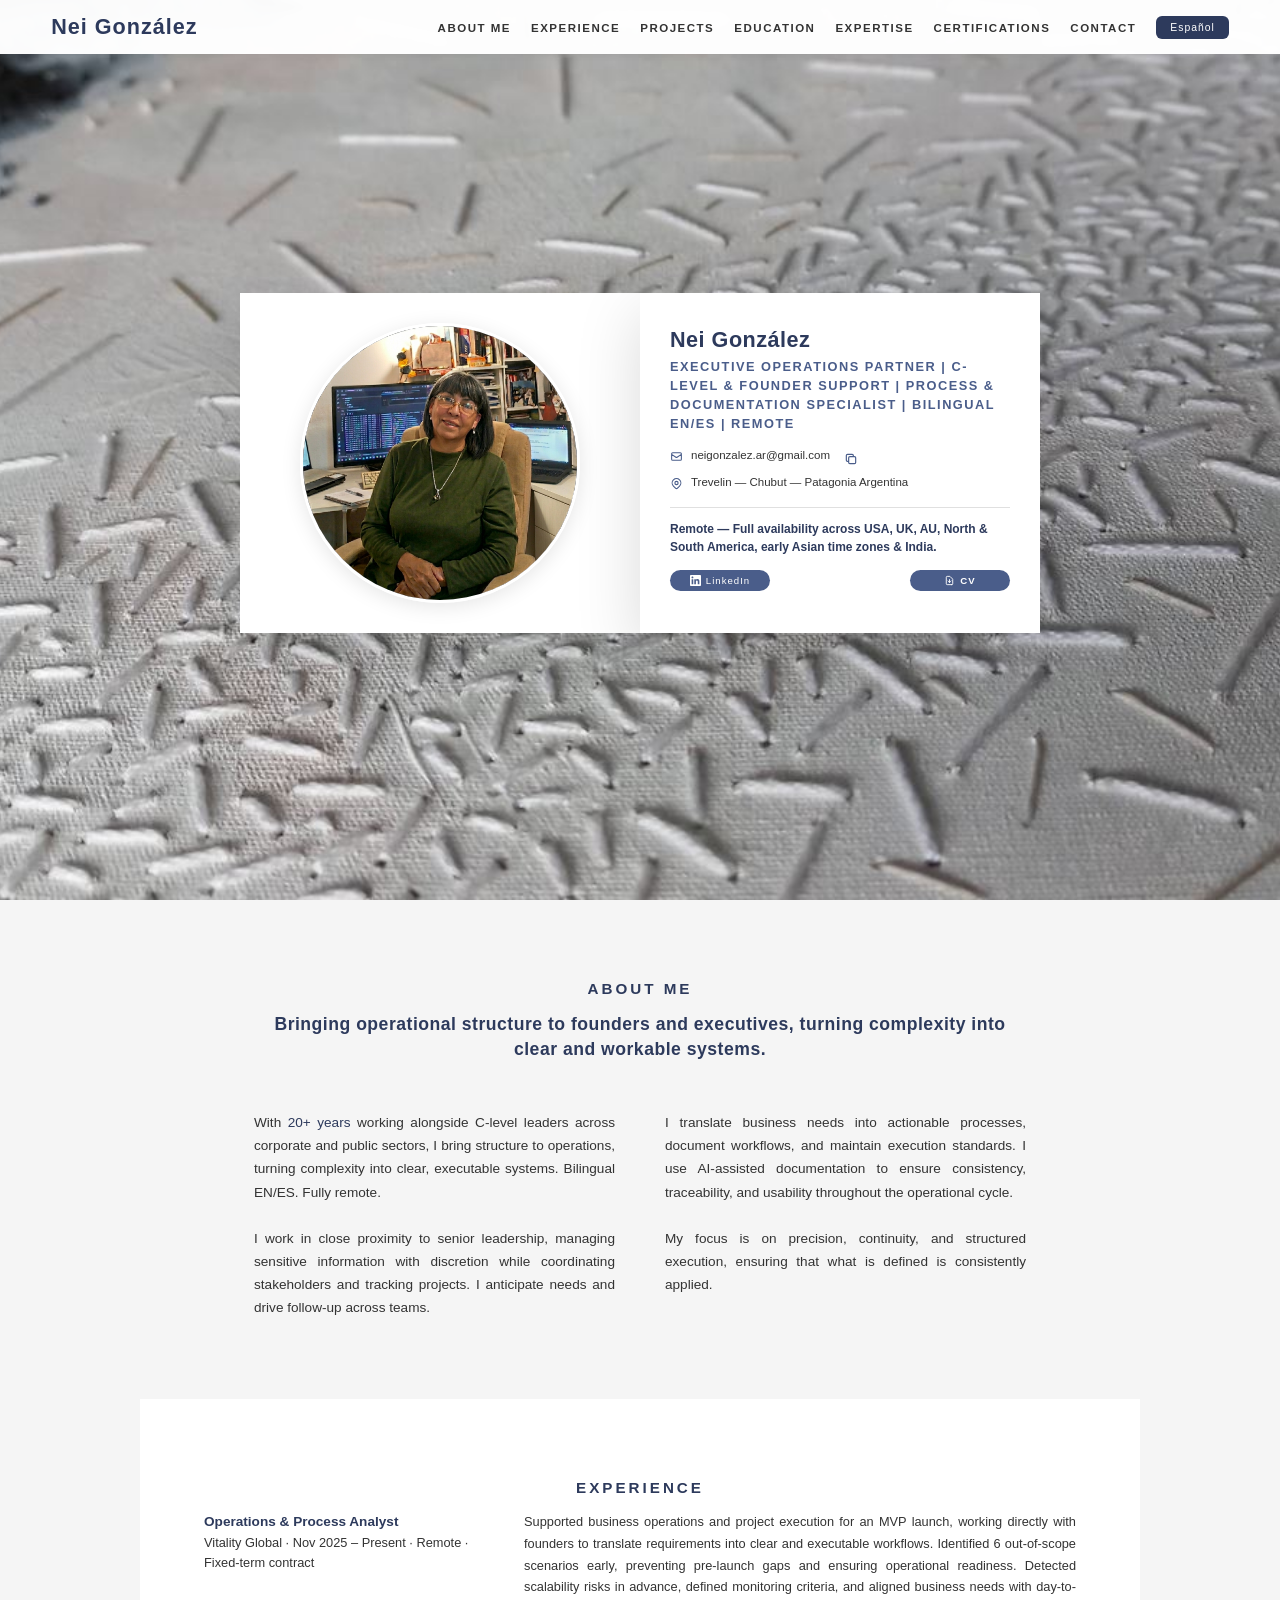
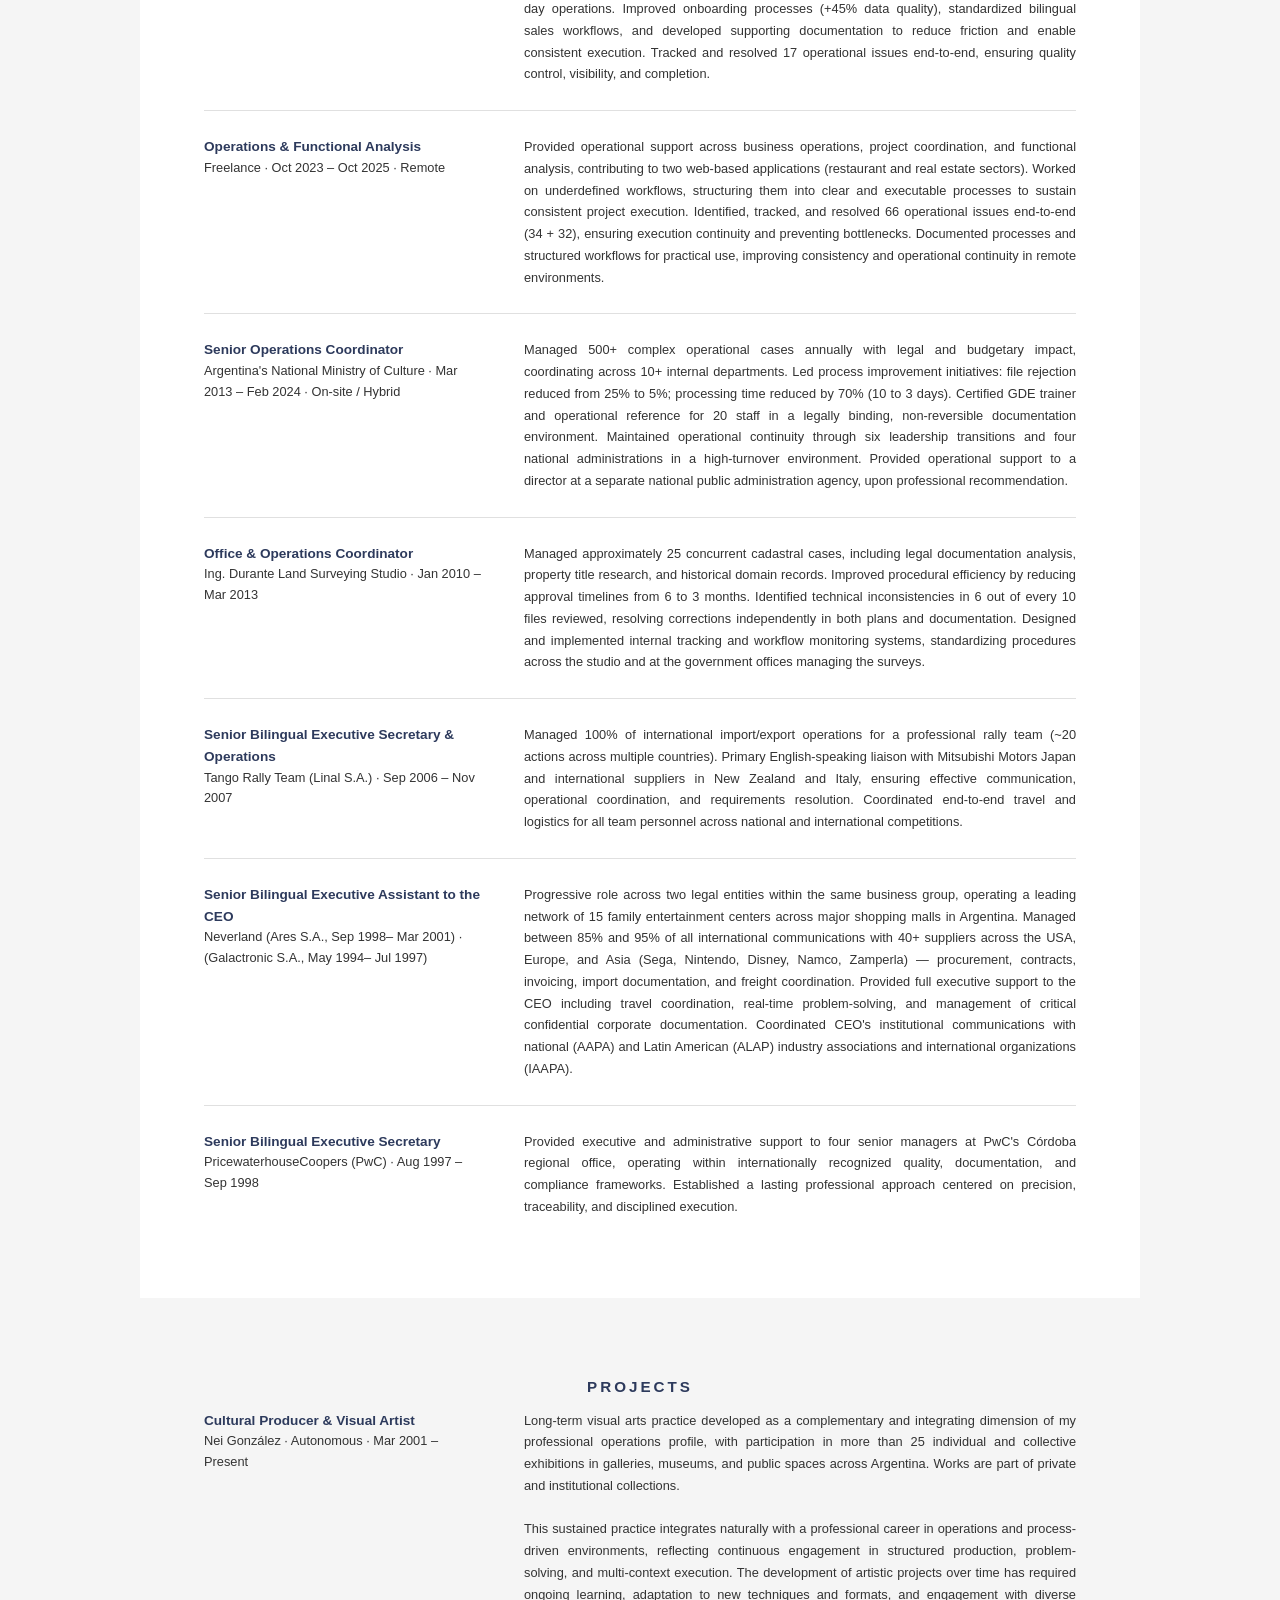
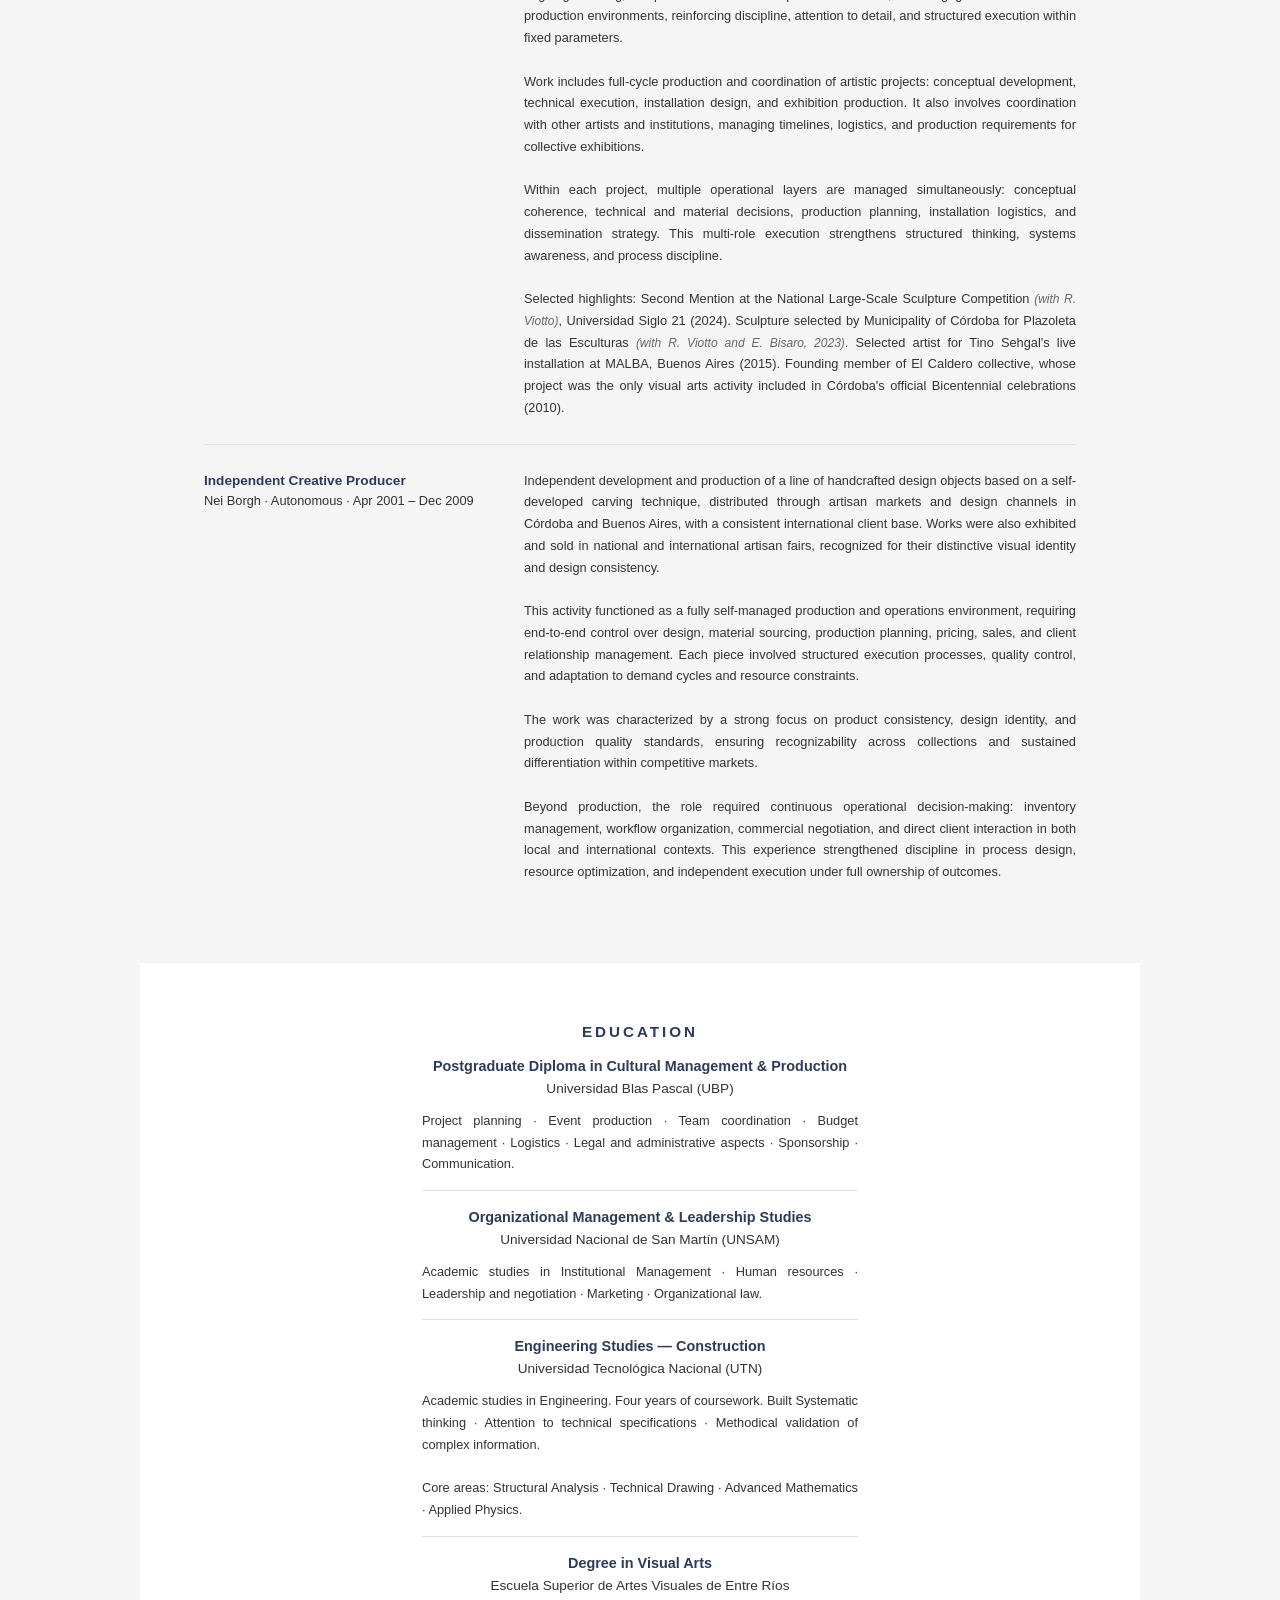
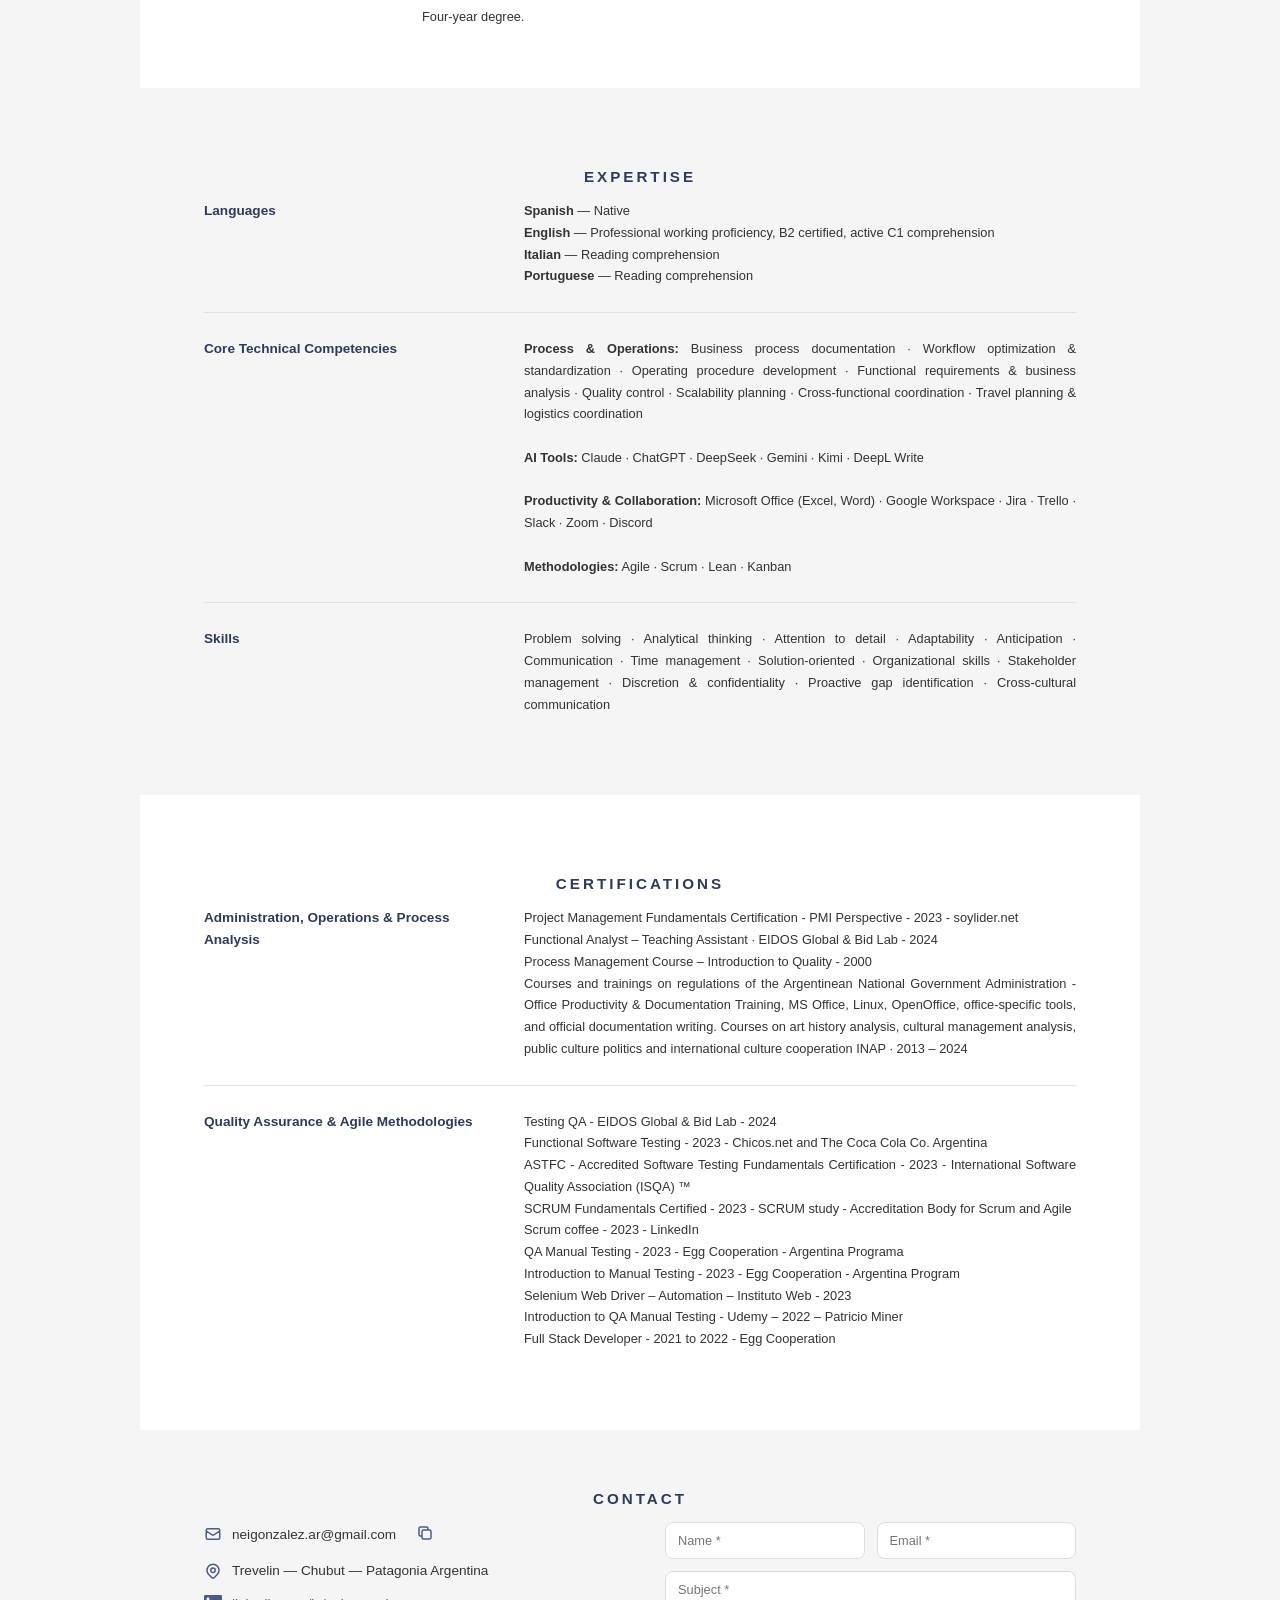
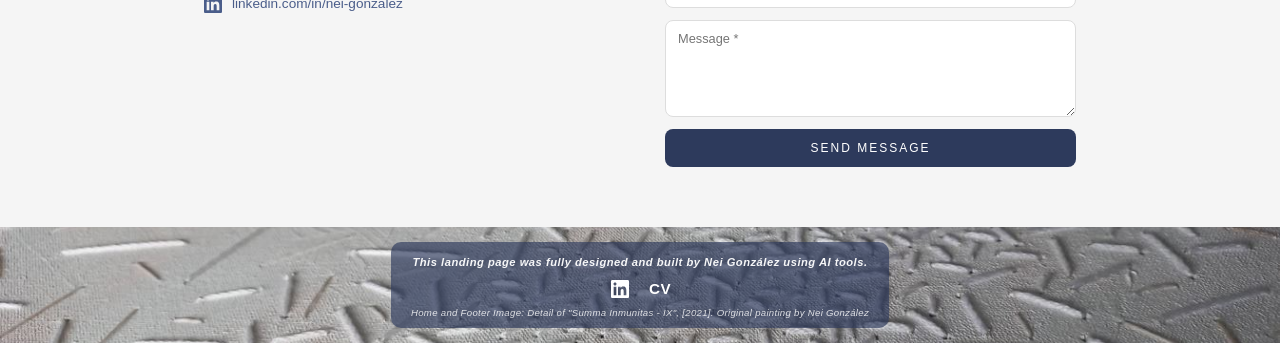
==== commit 47b73221: "cambio de textos 2" ====
--- a/index.html
+++ b/index.html
@@ -4,6 +4,24 @@
     <meta charset="UTF-8">
     <meta name="viewport" content="width=device-width, initial-scale=1.0">
     <meta name="description" content="Nei González - Executive Operations Partner | C-Level & Founder Support | Process & Documentation Specialist | Bilingual EN/ES | Remote">
+    <meta name="keywords" content="Executive Operations Partner, Virtual Assistant, C-Level Support, Founder Support, Process Documentation, Bilingual Assistant, Remote Operations, Business Process Analyst, Agile, Scrum, Operations Coordinator">
+    <meta name="author" content="Nei González">
+    <meta name="robots" content="index, follow">
+    <meta name="referrer" content="strict-origin-when-cross-origin">
+    <meta http-equiv="Content-Security-Policy" content="default-src 'self'; script-src 'self' 'unsafe-inline'; style-src 'self' 'unsafe-inline'; img-src 'self' data:; font-src 'self'; connect-src 'self' https://formspree.io; form-action https://formspree.io;">
+    <meta http-equiv="Strict-Transport-Security" content="max-age=31536000; includeSubDomains; preload">
+    <meta name="theme-color" content="#2d3a5c">
+    <meta property="og:title" content="Nei González — Executive Operations Partner">
+    <meta property="og:description" content="Executive Operations Partner | C-Level & Founder Support | Process & Documentation Specialist | Bilingual EN/ES | Remote">
+    <meta property="og:type" content="website">
+    <meta property="og:url" content="https://neigonzalez.com">
+    <meta property="og:image" content="https://neigonzalez.com/img/perfil.jpg">
+    <meta property="og:locale" content="en_US">
+    <meta name="twitter:card" content="summary_large_image">
+    <meta name="twitter:title" content="Nei González — Executive Operations Partner">
+    <meta name="twitter:description" content="Executive Operations Partner | C-Level & Founder Support | Process & Documentation Specialist | Bilingual EN/ES | Remote">
+    <meta name="twitter:image" content="https://neigonzalez.com/img/perfil.jpg">
+    <link rel="canonical" href="https://neigonzalez.com/index.html">
     <title>Nei González — Executive Operations Partner</title>
     <link rel="icon" type="image/svg+xml" href="img/favicon.svg">
     <link rel="stylesheet" href="css/estilos.css">
@@ -174,45 +192,37 @@
     <section class="experience section-gray animate-columns" id="projects">
         <h2 class="section-title"><strong>Projects</strong></h2>
 
-        <div class="experience-item">
-            <div class="experience-title">
-                <strong>Alumni Web Application — Bootcamp Final Project</strong><br>
-                Egg Cooperation · 2022
-            </div>
-            <div class="experience-text">
-                Web application for students and alumni of a private educational institution — original concept conceived and proposed by me, identifying an unmet need in the market. Contributed to documentation, user requirements, and system usability criteria. Authored the Business Analysis & Scope document and the User Manual. Later joined the development team, collaborated on frontend details, and took on the Scrum Master role, coordinating dailies and ceremonies.
-            </div>
-        </div>
-
-        <div class="experience-item">
-            <div class="experience-title">
-                <strong>Visual Artist & Cultural Producer</strong><br>
-                Nei González - Independent Projects · 1991 – Present
-            </div>
-            <div class="experience-text">
-                Long-term visual arts practice developed in parallel to professional operations roles, with participation in more than 25 individual and collective exhibitions in galleries, museums, and public spaces across Argentina. Works are part of private and institutional collections.
-                <br><br>
-                This sustained practice runs alongside a professional career in operations and process-driven environments, reflecting continuous engagement in structured production, problem-solving, and multi-context execution. The development of artistic projects over time has required ongoing learning, adaptation to new techniques and formats, and engagement with diverse production environments, reinforcing discipline, attention to detail, and structured execution under constraints.
-                <br><br>
-                Work includes full-cycle production and coordination of artistic projects, covering conceptual development, technical execution, installation design, and exhibition production. It also involves coordination with other artists and institutions, managing timelines, logistics, and production requirements for collective exhibitions and public presentations.
-                <br><br>
-                Within each project, multiple operational layers are managed simultaneously: conceptual coherence, technical and material decision-making, production planning, installation logistics, and dissemination strategy. This multi-role execution strengthens structured thinking, systems awareness, and process discipline.
-                <br><br>
-                Selected highlights include: Second Mention at the National Large-Scale Sculpture Competition <em class="highlight-note">(collective with R. Viotto)</em>, Universidad Siglo 21 (2024). Sculpture selected by the Municipality of Córdoba for the Plazoleta de las Esculturas <em class="highlight-note">(collective with R. Viotto and E. Bisaro)</em> (2023). Selected artist for Tino Sehgal's live installation at MALBA, Buenos Aires (2015). Founding member of El Caldero collective, whose project was the only visual arts activity included in Córdoba's official Bicentennial celebrations (2010).
-            </div>
-        </div>
-
-        <div class="experience-item">
-            <div class="experience-title">
-                <strong>Artisan & Independent Creative Producer</strong><br>
-                Nei Borgh - Design & Production Projects · 2001 – 2009
+        
+
+        <div class="experience-item">
+            <div class="experience-title">
+                <strong>Cultural Producer & Visual Artist</strong><br>
+                Nei González · Autonomous · Mar 2001 – Present
+            </div>
+            <div class="experience-text">
+                Long-term visual arts practice developed as a complementary and integrating dimension of my professional operations profile, with participation in more than 25 individual and collective exhibitions in galleries, museums, and public spaces across Argentina. Works are part of private and institutional collections.
+                <br><br>
+                This sustained practice integrates naturally with a professional career in operations and process-driven environments, reflecting continuous engagement in structured production, problem-solving, and multi-context execution. The development of artistic projects over time has required ongoing learning, adaptation to new techniques and formats, and engagement with diverse production environments, reinforcing discipline, attention to detail, and structured execution within fixed parameters.
+                <br><br>
+                Work includes full-cycle production and coordination of artistic projects: conceptual development, technical execution, installation design, and exhibition production. It also involves coordination with other artists and institutions, managing timelines, logistics, and production requirements for collective exhibitions.
+                <br><br>
+                Within each project, multiple operational layers are managed simultaneously: conceptual coherence, technical and material decisions, production planning, installation logistics, and dissemination strategy. This multi-role execution strengthens structured thinking, systems awareness, and process discipline.
+                <br><br>
+                Selected highlights: Second Mention at the National Large-Scale Sculpture Competition <em class="highlight-note">(with R. Viotto)</em>, Universidad Siglo 21 (2024). Sculpture selected by Municipality of Córdoba for Plazoleta de las Esculturas <em class="highlight-note">(with R. Viotto and E. Bisaro, 2023)</em>. Selected artist for Tino Sehgal's live installation at MALBA, Buenos Aires (2015). Founding member of El Caldero collective, whose project was the only visual arts activity included in Córdoba's official Bicentennial celebrations (2010).
+            </div>
+        </div>
+
+        <div class="experience-item">
+            <div class="experience-title">
+                <strong>Independent Creative Producer</strong><br>
+                Nei Borgh · Autonomous · Apr 2001 – Dec 2009
             </div>
             <div class="experience-text">
                 Independent development and production of a line of handcrafted design objects based on a self-developed carving technique, distributed through artisan markets and design channels in Córdoba and Buenos Aires, with a consistent international client base. Works were also exhibited and sold in national and international artisan fairs, recognized for their distinctive visual identity and design consistency.
                 <br><br>
                 This activity functioned as a fully self-managed production and operations environment, requiring end-to-end control over design, material sourcing, production planning, pricing, sales, and client relationship management. Each piece involved structured execution processes, quality control, and adaptation to demand cycles and resource constraints.
                 <br><br>
-                The work was characterized by a strong focus on product consistency, design identity, and production quality standards, ensuring recognizability across collections and sustained differentiation within competitive artisan markets.
+                The work was characterized by a strong focus on product consistency, design identity, and production quality standards, ensuring recognizability across collections and sustained differentiation within competitive markets.
                 <br><br>
                 Beyond production, the role required continuous operational decision-making: inventory management, workflow organization, commercial negotiation, and direct client interaction in both local and international contexts. This experience strengthened discipline in process design, resource optimization, and independent execution under full ownership of outcomes.
             </div>
@@ -229,37 +239,37 @@
                 Universidad Blas Pascal (UBP)
             </div>
             <div class="education-text">
-                Project Planning • Event Production • Team Coordination • Budget Management • Logistics • Legal and Administrative Aspects • Sponsorship • Communication.<br><br>Final thesis on Argentine Customs Regulations affecting the international commercialization of artworks.
+                Project planning · Event production · Team coordination · Budget management · Logistics · Legal and administrative aspects · Sponsorship · Communication.
             </div>
         </div>
 
         <div class="education-item">
             <div class="education-title">
-                <strong>Degree: Visual Arts Teacher – Sculpture Specialization</strong><br>
-                Escuela Provincial Superior de Artes Visuales de Entre Ríos
+                <strong>Organizational Management & Leadership Studies</strong><br>
+                Universidad Nacional de San Martín (UNSAM)
             </div>
             <div class="education-text">
-                Four-year degree combining visual arts practice, art education theory, and sculpture specialization.
+                Academic studies in Institutional Management · Human resources · Leadership and negotiation · Marketing · Organizational law.
             </div>
         </div>
 
         <div class="education-item">
             <div class="education-title">
-                <strong>Organizational Management & Leadership Studies (Incomplete)</strong><br>
-                Universidad Nacional de San Martín (UNSAM)
+                <strong>Engineering Studies — Construction</strong><br>
+                Universidad Tecnológica Nacional (UTN)
             </div>
             <div class="education-text">
-                Institutional Management • Human Resources • Leadership and Negotiation • Marketing • Organizational Law.
+                Academic studies in Engineering. Four years of coursework. Built Systematic thinking · Attention to technical specifications · Methodical validation of complex information.<br><br>Core areas: Structural Analysis · Technical Drawing · Advanced Mathematics · Applied Physics.
             </div>
         </div>
 
         <div class="education-item">
             <div class="education-title">
-                <strong>Engineering Studies — Construction (Incomplete, 4 years)</strong><br>
-                Universidad Tecnológica Nacional (UTN)
+                <strong>Degree in Visual Arts</strong><br>
+                Escuela Superior de Artes Visuales de Entre Ríos
             </div>
             <div class="education-text">
-                Four years of engineering coursework. Built Systematic Thinking • Attention to Technical Specifications • Methodical Validation of Complex Information.<br><br>Core areas: Structural Analysis • Technical Drawing • Advanced Mathematics • Applied Physics.
+                Four-year degree.
             </div>
         </div>
     </section>
@@ -274,65 +284,30 @@
             </div>
             <div class="experience-text">
                 <strong>Spanish</strong> — Native<br>
-                <strong>English</strong> — Professional working proficiency. B2 certified (G-Telp, San Diego State University), with daily active comprehension at C1 level: conferences, podcasts, business communications, and professional reading.<br>
-                <strong>Italian</strong> — Basic reading comprehension<br>
-                <strong>Portuguese</strong> — Basic reading comprehension
-            </div>
-        </div>
-
-        <div class="experience-item">
-            <div class="experience-title">
-                <strong>AI Tools</strong>
-            </div>
-            <div class="experience-text">
-                Claude (Anthropic), ChatGPT (OpenAI), DeepSeek (DeepSeek AI): Documentation, research, drafting, editing, and workflow support<br>
-                Gemini / Google (Nano Banana): visual content generation.<br>
-                Kimi (Moonshot AI): web interface development
-            </div>
-        </div>
-
-        <div class="experience-item">
-            <div class="experience-title">
-                <strong>Soft Skills</strong>
-            </div>
-            <div class="experience-text">
-                Problem solving • Adaptability • Attention to detail • Analytical thinking • Communication • Time management • Organizational skills • Stakeholder management • Discretion & confidentiality • Proactive gap identification • Cross-cultural communication • Solution-oriented
-            </div>
-        </div>
-
-        <div class="experience-item">
-            <div class="experience-title">
-                <strong>Process & Operations</strong>
-            </div>
-            <div class="experience-text">
-                Workflow optimization • Cross-functional coordination • Business process documentation • Standard Operating Procedure (SOP) development • Functional requirements • Business analysis • Quality control • Operational audit • Scalability planning • Travel coordination
-            </div>
-        </div>
-
-        <div class="experience-item">
-            <div class="experience-title">
-                <strong>Productivity & Collaboration Tools</strong>
-            </div>
-            <div class="experience-text">
-                Microsoft Office (Excel, Word) • Google Workspace • Notion • ClickUp • Jira • Trello • Slack • Zoom • Discord • GitHub
-            </div>
-        </div>
-
-        <div class="experience-item">
-            <div class="experience-title">
-                <strong>Methodologies</strong>
-            </div>
-            <div class="experience-text">
-                Agile • Scrum • LEAN / Kanban / Continuous Improvement
-            </div>
-        </div>
-
-        <div class="experience-item">
-            <div class="experience-title">
-                <strong>Technology & Testing Tools</strong>
-            </div>
-            <div class="experience-text">
-                Quality Assurance (Manual Testing) • Epics / User Stories • Test Cases & Test Execution • Bug Reporting & Defect Management • Technical Documentation • Foundational knowledge in strongly typed programming languages and relational databases — applied to support non-technical operations, documentation, and cross-functional collaboration with development teams.
+                <strong>English</strong> — Professional working proficiency, B2 certified, active C1 comprehension<br>
+                <strong>Italian</strong> — Reading comprehension<br>
+                <strong>Portuguese</strong> — Reading comprehension
+            </div>
+        </div>
+
+        <div class="experience-item">
+            <div class="experience-title">
+                <strong>Core Technical Competencies</strong>
+            </div>
+            <div class="experience-text">
+                <strong>Process & Operations:</strong> Business process documentation · Workflow optimization & standardization · Operating procedure development · Functional requirements & business analysis · Quality control · Scalability planning · Cross-functional coordination · Travel planning & logistics coordination<br><br>
+                <strong>AI Tools:</strong> Claude · ChatGPT · DeepSeek · Gemini · Kimi · DeepL Write<br><br>
+                <strong>Productivity & Collaboration:</strong> Microsoft Office (Excel, Word) · Google Workspace · Jira · Trello · Slack · Zoom · Discord<br><br>
+                <strong>Methodologies:</strong> Agile · Scrum · Lean · Kanban
+            </div>
+        </div>
+
+        <div class="experience-item">
+            <div class="experience-title">
+                <strong>Skills</strong>
+            </div>
+            <div class="experience-text">
+                Problem solving · Analytical thinking · Attention to detail · Adaptability · Anticipation · Communication · Time management · Solution-oriented · Organizational skills · Stakeholder management · Discretion & confidentiality · Proactive gap identification · Cross-cultural communication
             </div>
         </div>
     </section>
@@ -419,9 +394,6 @@
                 <a href="https://www.linkedin.com/in/nei-gonzalez" target="_blank" rel="noopener" class="footer-icon" title="LinkedIn">
                     <svg fill="currentColor" viewBox="0 0 24 24"><path d="M20.447 20.452h-3.554v-5.569c0-1.328-.027-3.037-1.852-3.037-1.853 0-2.136 1.445-2.136 2.939v5.667H9.351V9h3.414v1.561h.046c.477-.9 1.637-1.85 3.37-1.85 3.601 0 4.267 2.37 4.267 5.455v6.286zM5.337 7.433c-1.144 0-2.063-.926-2.063-2.065 0-1.138.92-2.063 2.063-2.063 1.14 0 2.064.925 2.064 2.063 0 1.139-.925 2.065-2.064 2.065zm1.782 13.019H3.555V9h3.564v11.452zM22.225 0H1.771C.792 0 0 .774 0 1.729v20.542C0 23.227.792 24 1.771 24h20.451C23.2 24 24 23.227 24 22.271V1.729C24 .774 23.2 0 22.222 0h.003z"/></svg>
                 </a>
-                <button class="footer-icon" onclick="githubPlaceholder()" title="Portfolio coming soon">
-                    <svg fill="currentColor" viewBox="0 0 24 24"><path d="M12 0c-6.626 0-12 5.373-12 12 0 5.302 3.438 9.8 8.207 11.387.599.111.793-.261.793-.577v-2.234c-3.338.726-4.033-1.416-4.033-1.416-.546-1.387-1.333-1.756-1.333-1.756-1.089-.745.083-.729.083-.729 1.205.084 1.839 1.237 1.839 1.237 1.07 1.834 2.807 1.304 3.492.997.107-.775.418-1.305.762-1.604-2.665-.305-5.467-1.334-5.467-5.931 0-1.311.469-2.381 1.236-3.221-.124-.303-.535-1.524.117-3.176 0 0 1.008-.322 3.301 1.23.957-.266 1.983-.399 3.003-.404 1.02.005 2.047.138 3.006.404 2.291-1.552 3.297-1.23 3.297-1.23.653 1.653.242 2.874.118 3.176.77.84 1.235 1.911 1.235 3.221 0 4.609-2.807 5.624-5.479 5.921.43.372.823 1.102.823 2.222v3.293c0 .319.192.694.801.576 4.765-1.589 8.199-6.086 8.199-11.386 0-6.627-5.373-12-12-12z"/></svg>
-                </button>
                 <a href="cv.pdf" download class="footer-icon" title="Download CV">
                     <strong>CV</strong>
                 </a>
--- a/css/estilos.css
+++ b/css/estilos.css
@@ -87,7 +87,11 @@
 }
 
 .nav-links a:hover {
-    color: var(--navy-light);
+    color: var(--navy);
+    background: rgba(45, 58, 92, 0.08);
+    border-radius: 4px;
+    padding: 4px 8px;
+    margin: -4px -8px;
 }
 
 .lang-btn {
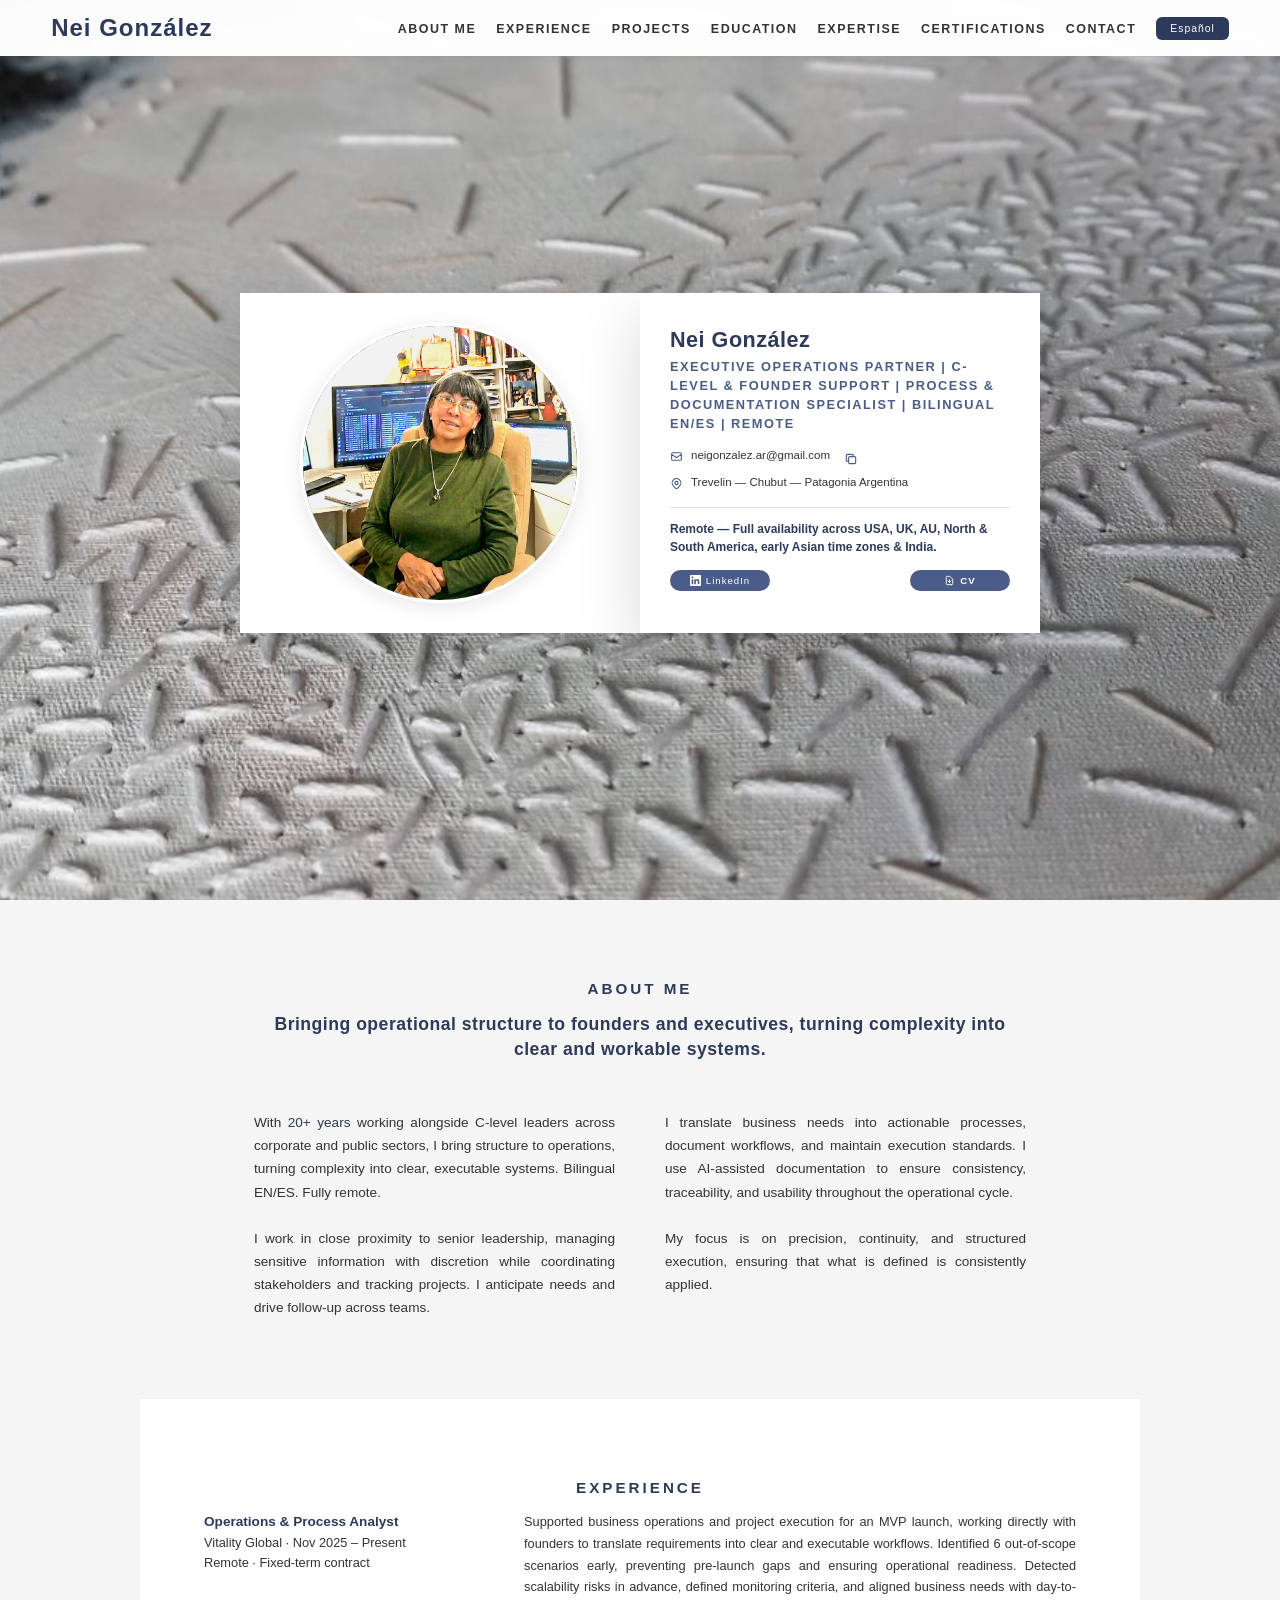
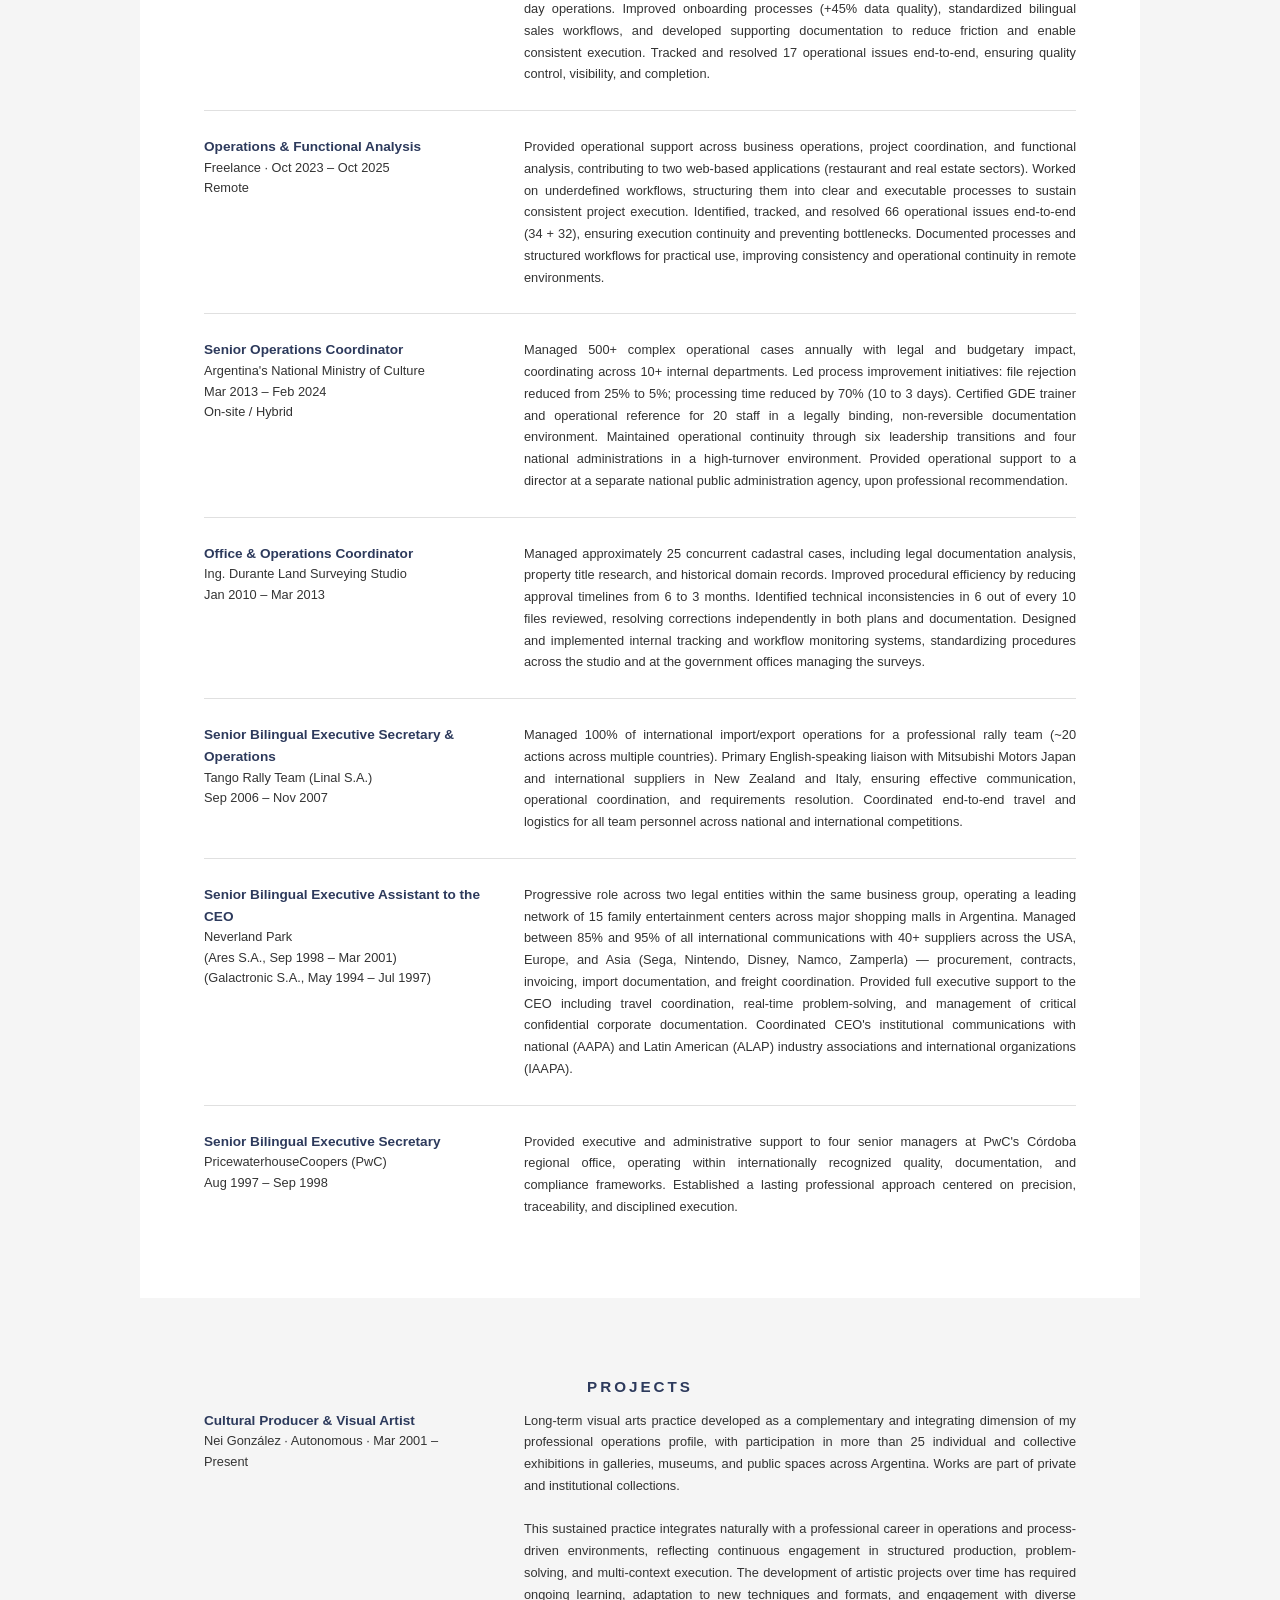
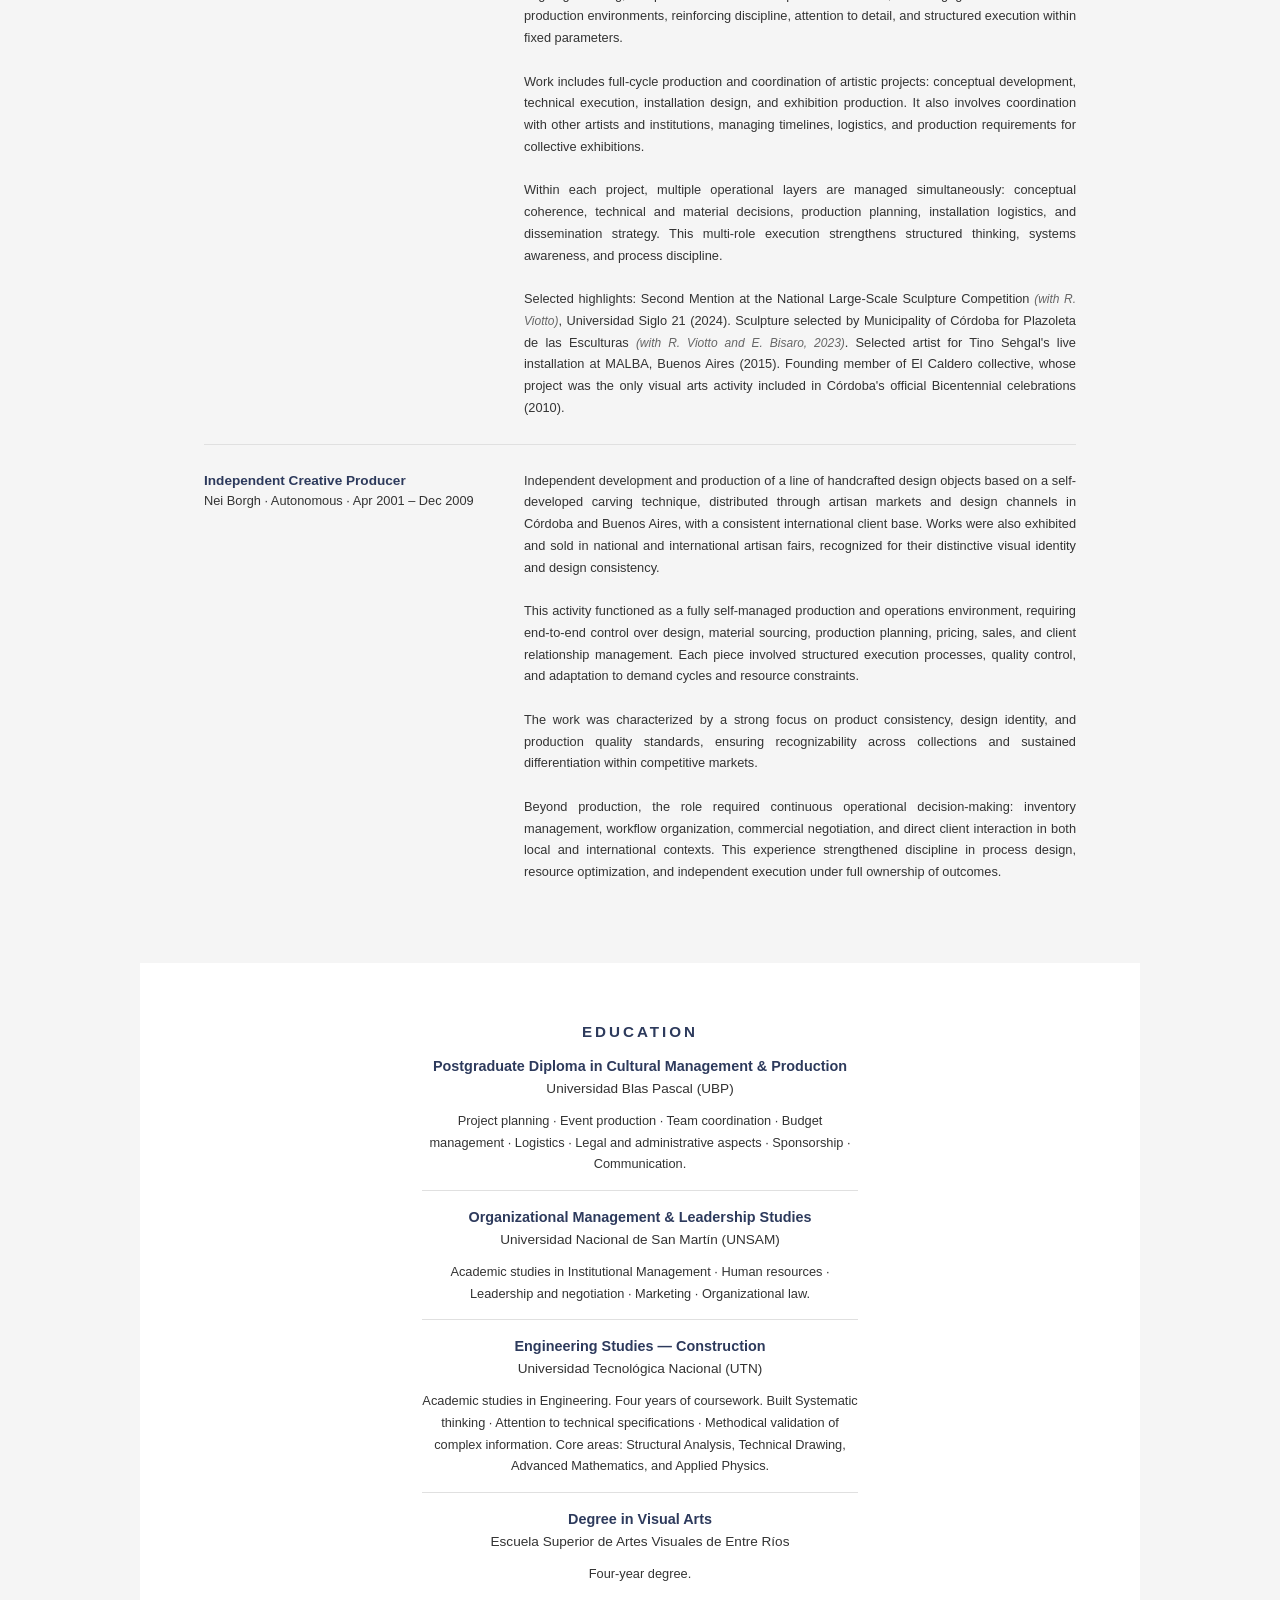
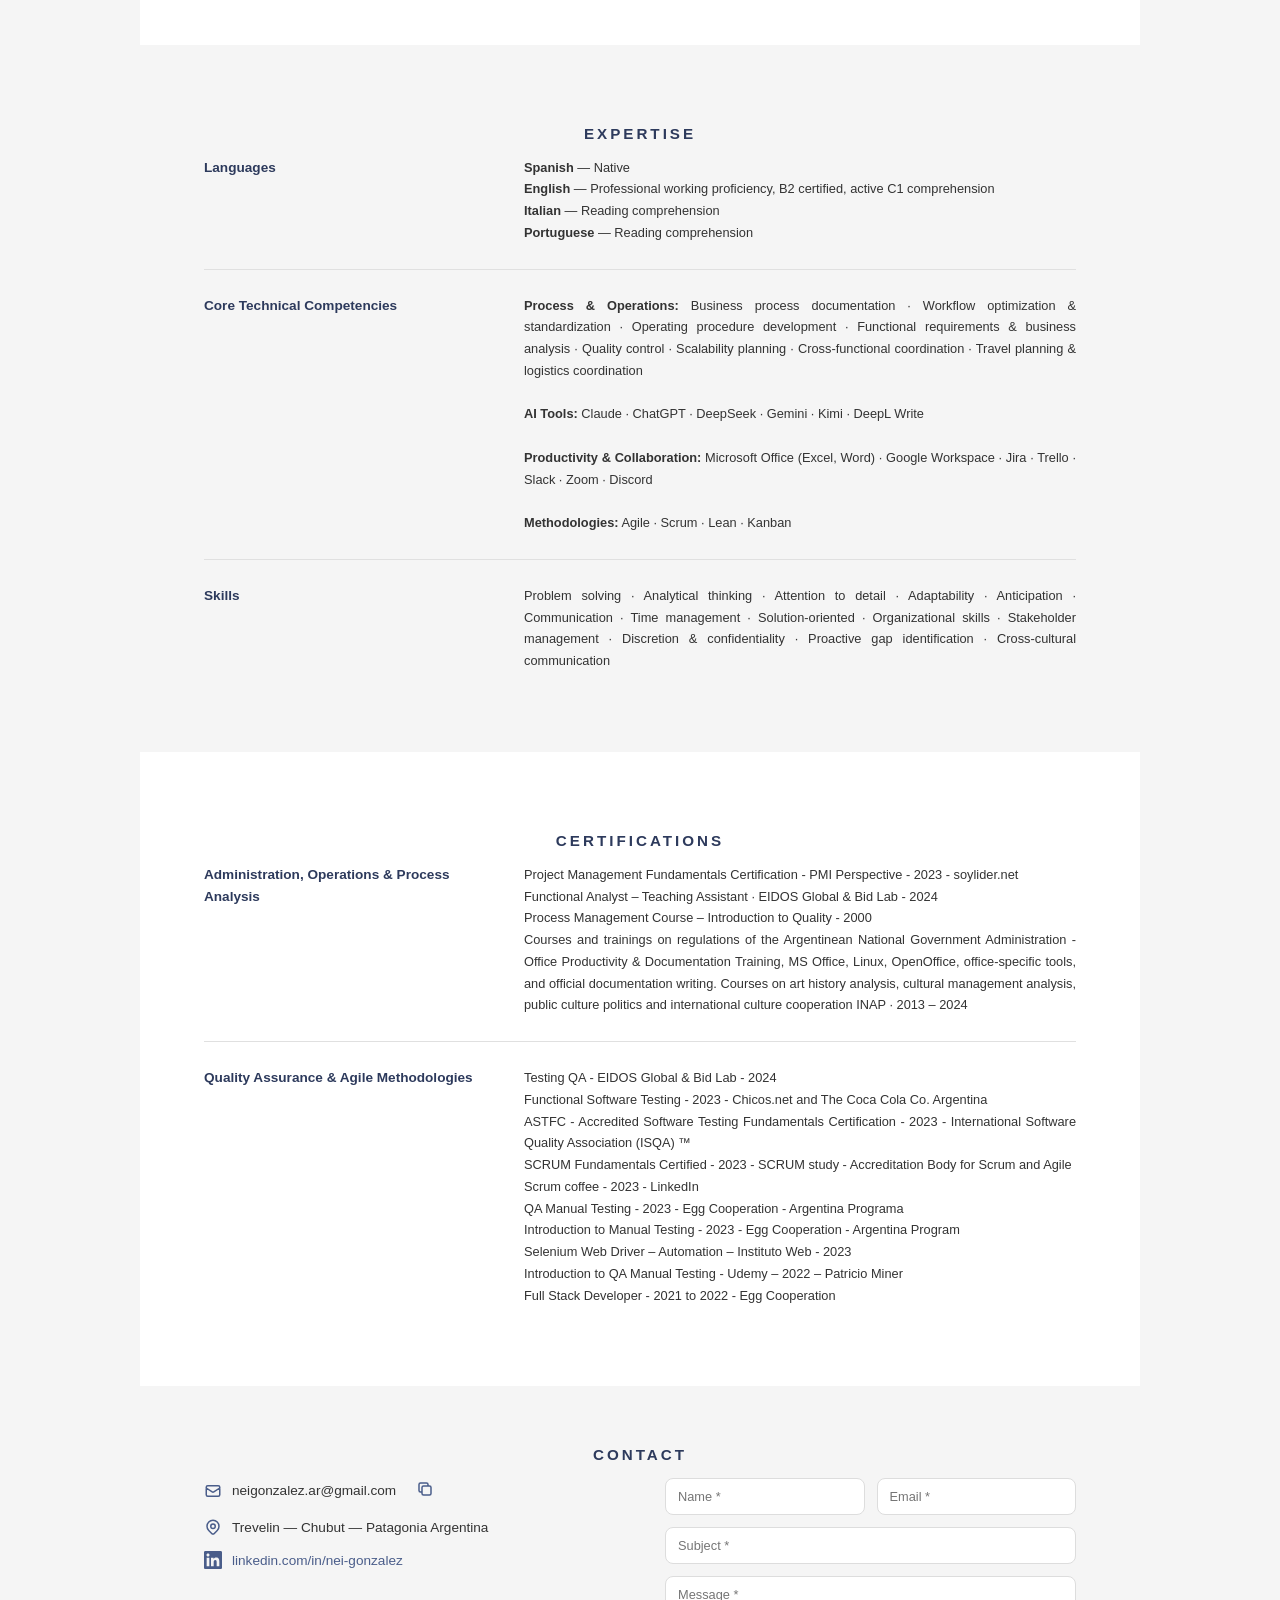
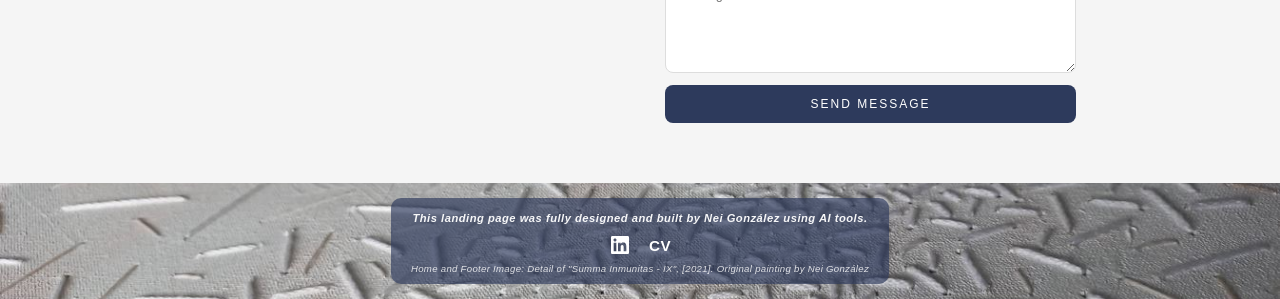
==== commit b56d5e8f: "mejoras" ====
--- a/index.html
+++ b/index.html
@@ -120,7 +120,8 @@
         <div class="experience-item">
             <div class="experience-title">
                 <strong>Operations & Process Analyst</strong><br>
-                Vitality Global · Nov 2025 – Present · Remote · Fixed-term contract
+                Vitality Global · Nov 2025 – Present<br>
+                Remote · Fixed-term contract
             </div>
             <div class="experience-text">
                 Supported business operations and project execution for an MVP launch, working directly with founders to translate requirements into clear and executable workflows. Identified 6 out-of-scope scenarios early, preventing pre-launch gaps and ensuring operational readiness. Detected scalability risks in advance, defined monitoring criteria, and aligned business needs with day-to-day operations. Improved onboarding processes (+45% data quality), standardized bilingual sales workflows, and developed supporting documentation to reduce friction and enable consistent execution. Tracked and resolved 17 operational issues end-to-end, ensuring quality control, visibility, and completion.
@@ -130,7 +131,8 @@
         <div class="experience-item">
             <div class="experience-title">
                 <strong>Operations & Functional Analysis</strong><br>
-                Freelance · Oct 2023 – Oct 2025 · Remote
+                Freelance · Oct 2023 – Oct 2025<br>
+                Remote
             </div>
             <div class="experience-text">
                 Provided operational support across business operations, project coordination, and functional analysis, contributing to two web-based applications (restaurant and real estate sectors). Worked on underdefined workflows, structuring them into clear and executable processes to sustain consistent project execution. Identified, tracked, and resolved 66 operational issues end-to-end (34 + 32), ensuring execution continuity and preventing bottlenecks. Documented processes and structured workflows for practical use, improving consistency and operational continuity in remote environments.
@@ -140,7 +142,9 @@
         <div class="experience-item">
             <div class="experience-title">
                 <strong>Senior Operations Coordinator</strong><br>
-                Argentina's National Ministry of Culture · Mar 2013 – Feb 2024 · On-site / Hybrid
+                Argentina's National Ministry of Culture<br>
+                Mar 2013 – Feb 2024<br>
+                On-site / Hybrid
             </div>
             <div class="experience-text">
                 Managed 500+ complex operational cases annually with legal and budgetary impact, coordinating across 10+ internal departments. Led process improvement initiatives: file rejection reduced from 25% to 5%; processing time reduced by 70% (10 to 3 days). Certified GDE trainer and operational reference for 20 staff in a legally binding, non-reversible documentation environment. Maintained operational continuity through six leadership transitions and four national administrations in a high-turnover environment. Provided operational support to a director at a separate national public administration agency, upon professional recommendation.
@@ -150,7 +154,8 @@
         <div class="experience-item">
             <div class="experience-title">
                 <strong>Office & Operations Coordinator</strong><br>
-                Ing. Durante Land Surveying Studio · Jan 2010 – Mar 2013
+                Ing. Durante Land Surveying Studio<br>
+                Jan 2010 – Mar 2013
             </div>
             <div class="experience-text">
                 Managed approximately 25 concurrent cadastral cases, including legal documentation analysis, property title research, and historical domain records. Improved procedural efficiency by reducing approval timelines from 6 to 3 months. Identified technical inconsistencies in 6 out of every 10 files reviewed, resolving corrections independently in both plans and documentation. Designed and implemented internal tracking and workflow monitoring systems, standardizing procedures across the studio and at the government offices managing the surveys.
@@ -160,7 +165,8 @@
         <div class="experience-item">
             <div class="experience-title">
                 <strong>Senior Bilingual Executive Secretary & Operations</strong><br>
-                Tango Rally Team (Linal S.A.) · Sep 2006 – Nov 2007
+                Tango Rally Team (Linal S.A.)<br>
+                Sep 2006 – Nov 2007
             </div>
             <div class="experience-text">
                 Managed 100% of international import/export operations for a professional rally team (~20 actions across multiple countries). Primary English-speaking liaison with Mitsubishi Motors Japan and international suppliers in New Zealand and Italy, ensuring effective communication, operational coordination, and requirements resolution. Coordinated end-to-end travel and logistics for all team personnel across national and international competitions.
@@ -170,7 +176,9 @@
         <div class="experience-item">
             <div class="experience-title">
                 <strong>Senior Bilingual Executive Assistant to the CEO</strong><br>
-                Neverland (Ares S.A., Sep 1998– Mar 2001) · (Galactronic S.A., May 1994– Jul 1997)
+                Neverland Park<br>
+                (Ares S.A., Sep 1998 – Mar 2001)<br>
+                (Galactronic S.A., May 1994 – Jul 1997)
             </div>
             <div class="experience-text">
                 Progressive role across two legal entities within the same business group, operating a leading network of 15 family entertainment centers across major shopping malls in Argentina. Managed between 85% and 95% of all international communications with 40+ suppliers across the USA, Europe, and Asia (Sega, Nintendo, Disney, Namco, Zamperla) — procurement, contracts, invoicing, import documentation, and freight coordination. Provided full executive support to the CEO including travel coordination, real-time problem-solving, and management of critical confidential corporate documentation. Coordinated CEO's institutional communications with national (AAPA) and Latin American (ALAP) industry associations and international organizations (IAAPA).
@@ -180,7 +188,8 @@
         <div class="experience-item">
             <div class="experience-title">
                 <strong>Senior Bilingual Executive Secretary</strong><br>
-                PricewaterhouseCoopers (PwC) · Aug 1997 – Sep 1998
+                PricewaterhouseCoopers (PwC)<br>
+                Aug 1997 – Sep 1998
             </div>
             <div class="experience-text">
                 Provided executive and administrative support to four senior managers at PwC's Córdoba regional office, operating within internationally recognized quality, documentation, and compliance frameworks. Established a lasting professional approach centered on precision, traceability, and disciplined execution.
@@ -259,7 +268,7 @@
                 Universidad Tecnológica Nacional (UTN)
             </div>
             <div class="education-text">
-                Academic studies in Engineering. Four years of coursework. Built Systematic thinking · Attention to technical specifications · Methodical validation of complex information.<br><br>Core areas: Structural Analysis · Technical Drawing · Advanced Mathematics · Applied Physics.
+                Academic studies in Engineering. Four years of coursework. Built Systematic thinking · Attention to technical specifications · Methodical validation of complex information. Core areas: Structural Analysis, Technical Drawing, Advanced Mathematics, and Applied Physics.
             </div>
         </div>
 
--- a/css/estilos.css
+++ b/css/estilos.css
@@ -40,7 +40,7 @@
 }
 
 .nav-name {
-    font-size: 1.35rem;
+    font-size: 1.5rem;
     font-weight: 600;
     color: var(--navy);
     letter-spacing: 1px;
@@ -78,7 +78,7 @@
 .nav-links a {
     text-decoration: none;
     color: var(--text);
-    font-size: 0.72rem;
+    font-size: 0.78rem;
     font-weight: 600;
     text-transform: uppercase;
     letter-spacing: 1.5px;
@@ -741,7 +741,7 @@
     line-height: 1.7;
     color: var(--text);
     font-weight: 300;
-    text-align: justify;
+    text-align: center;
     margin: 0 auto;
 }
 
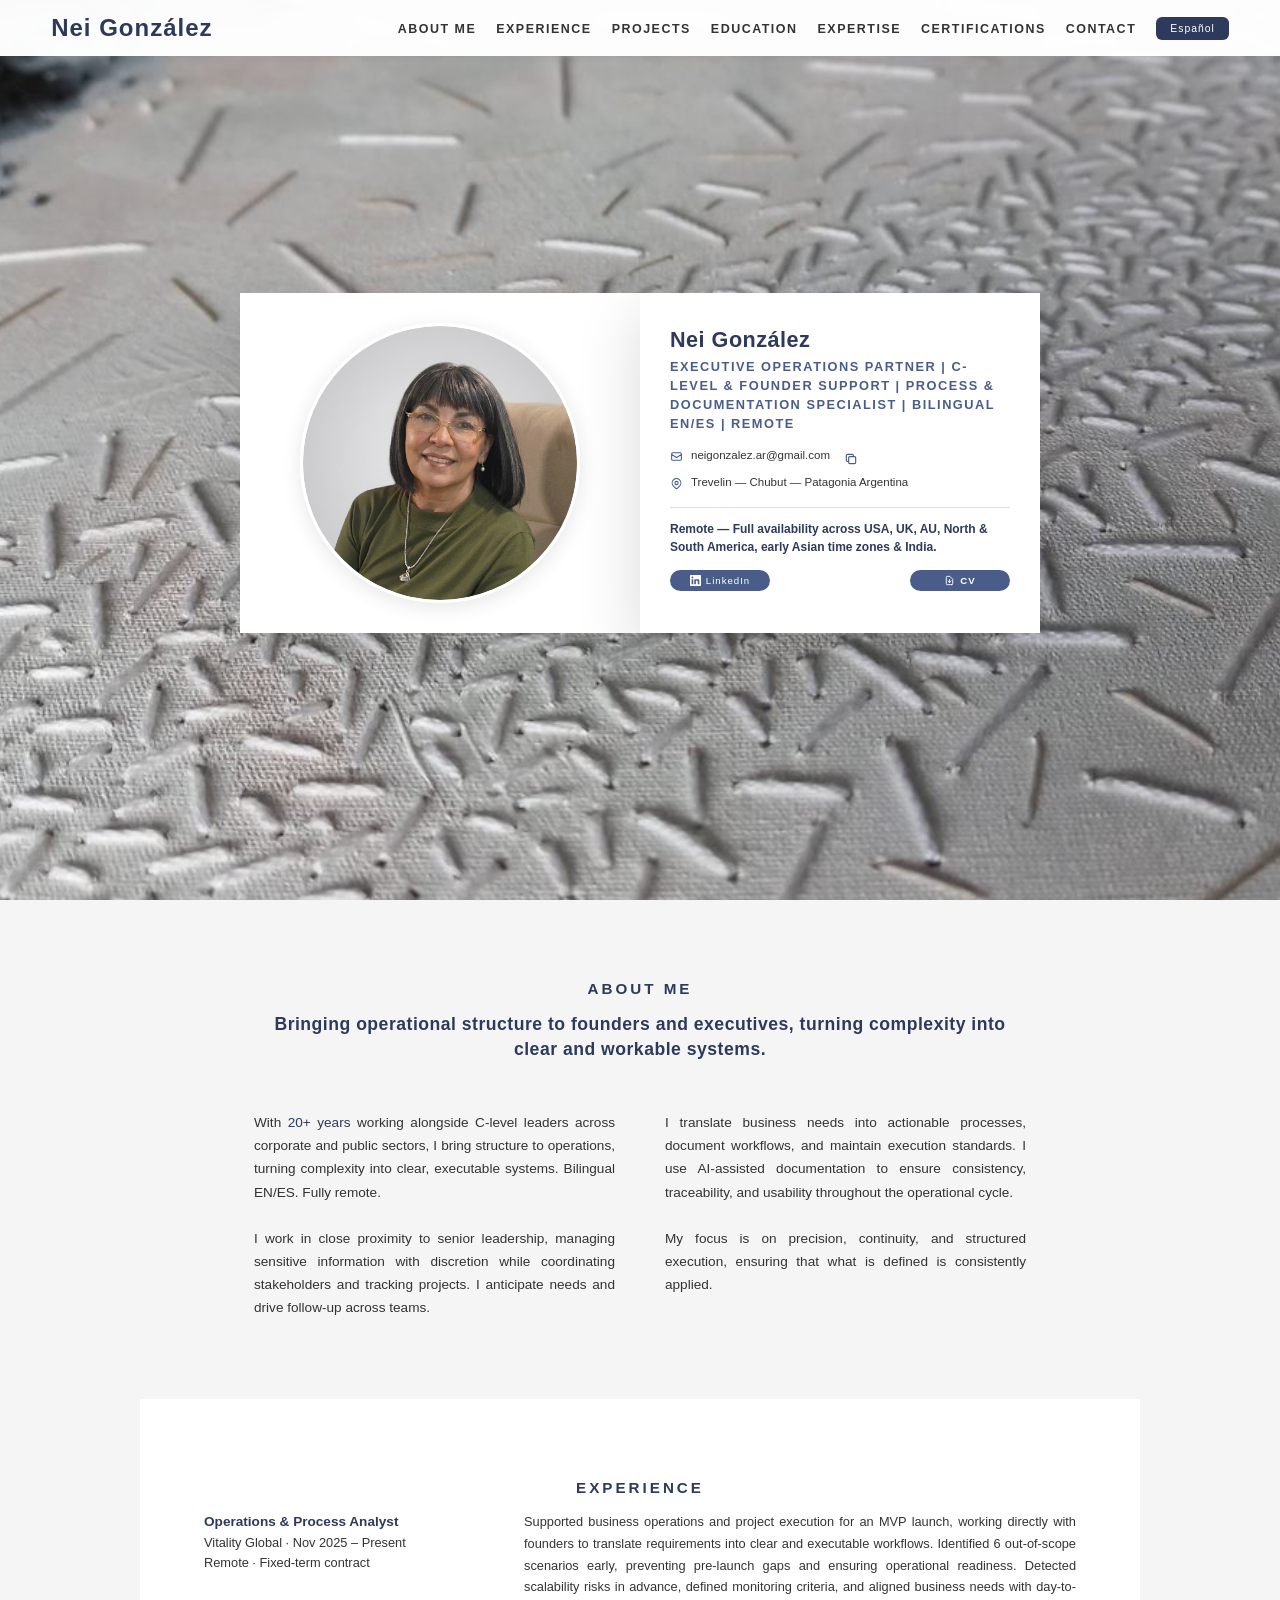
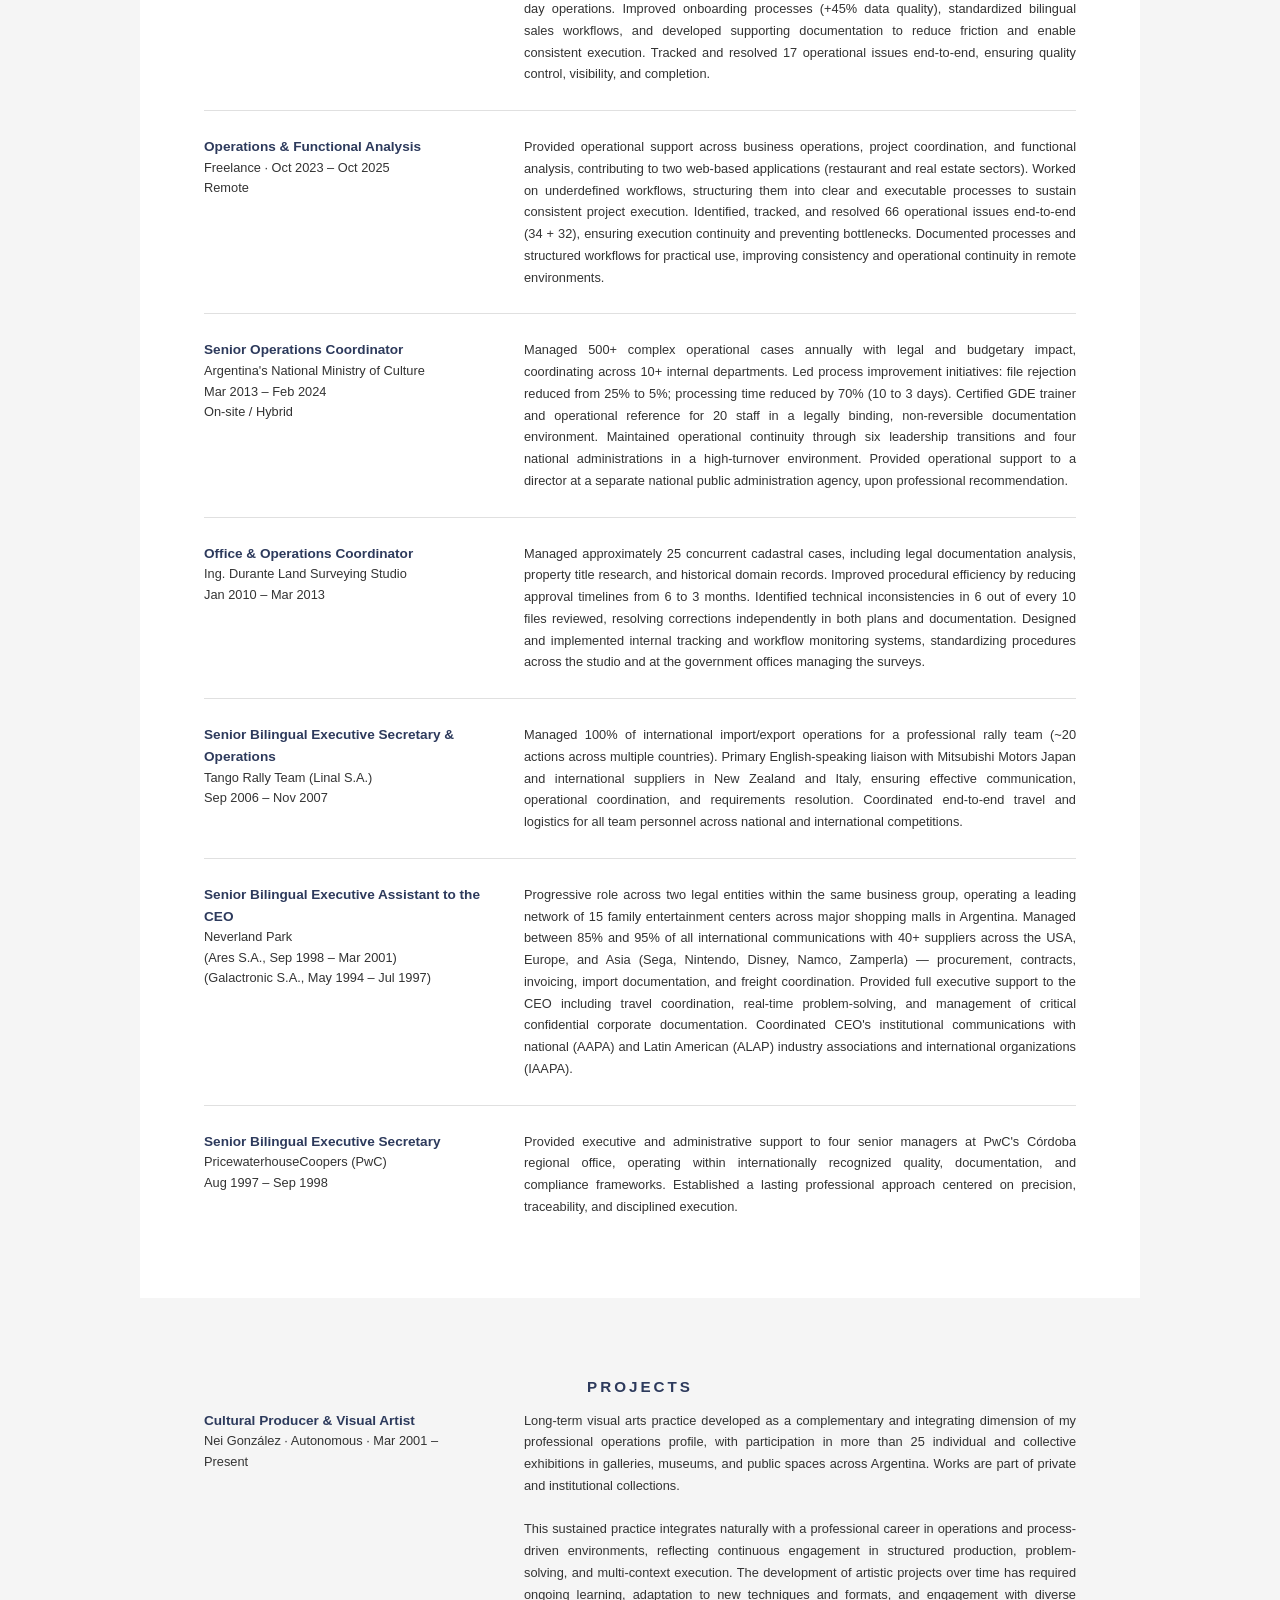
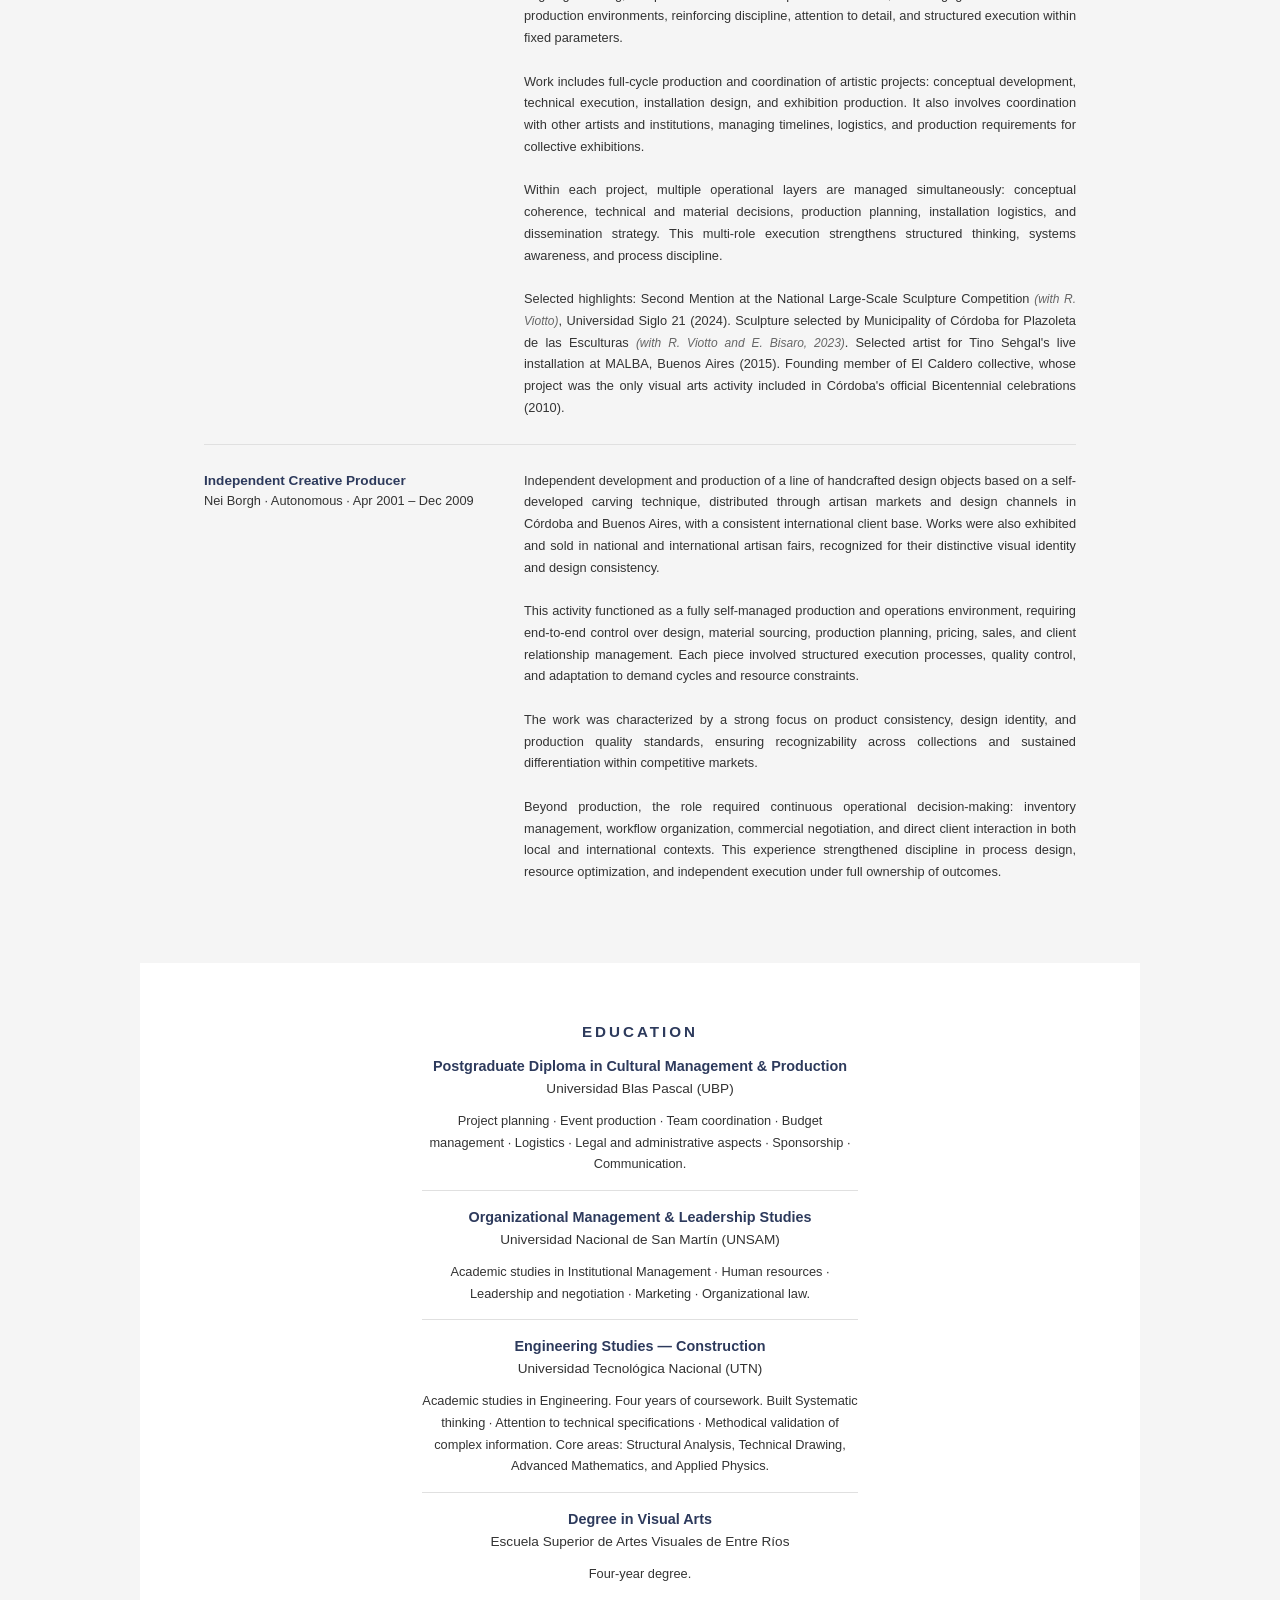
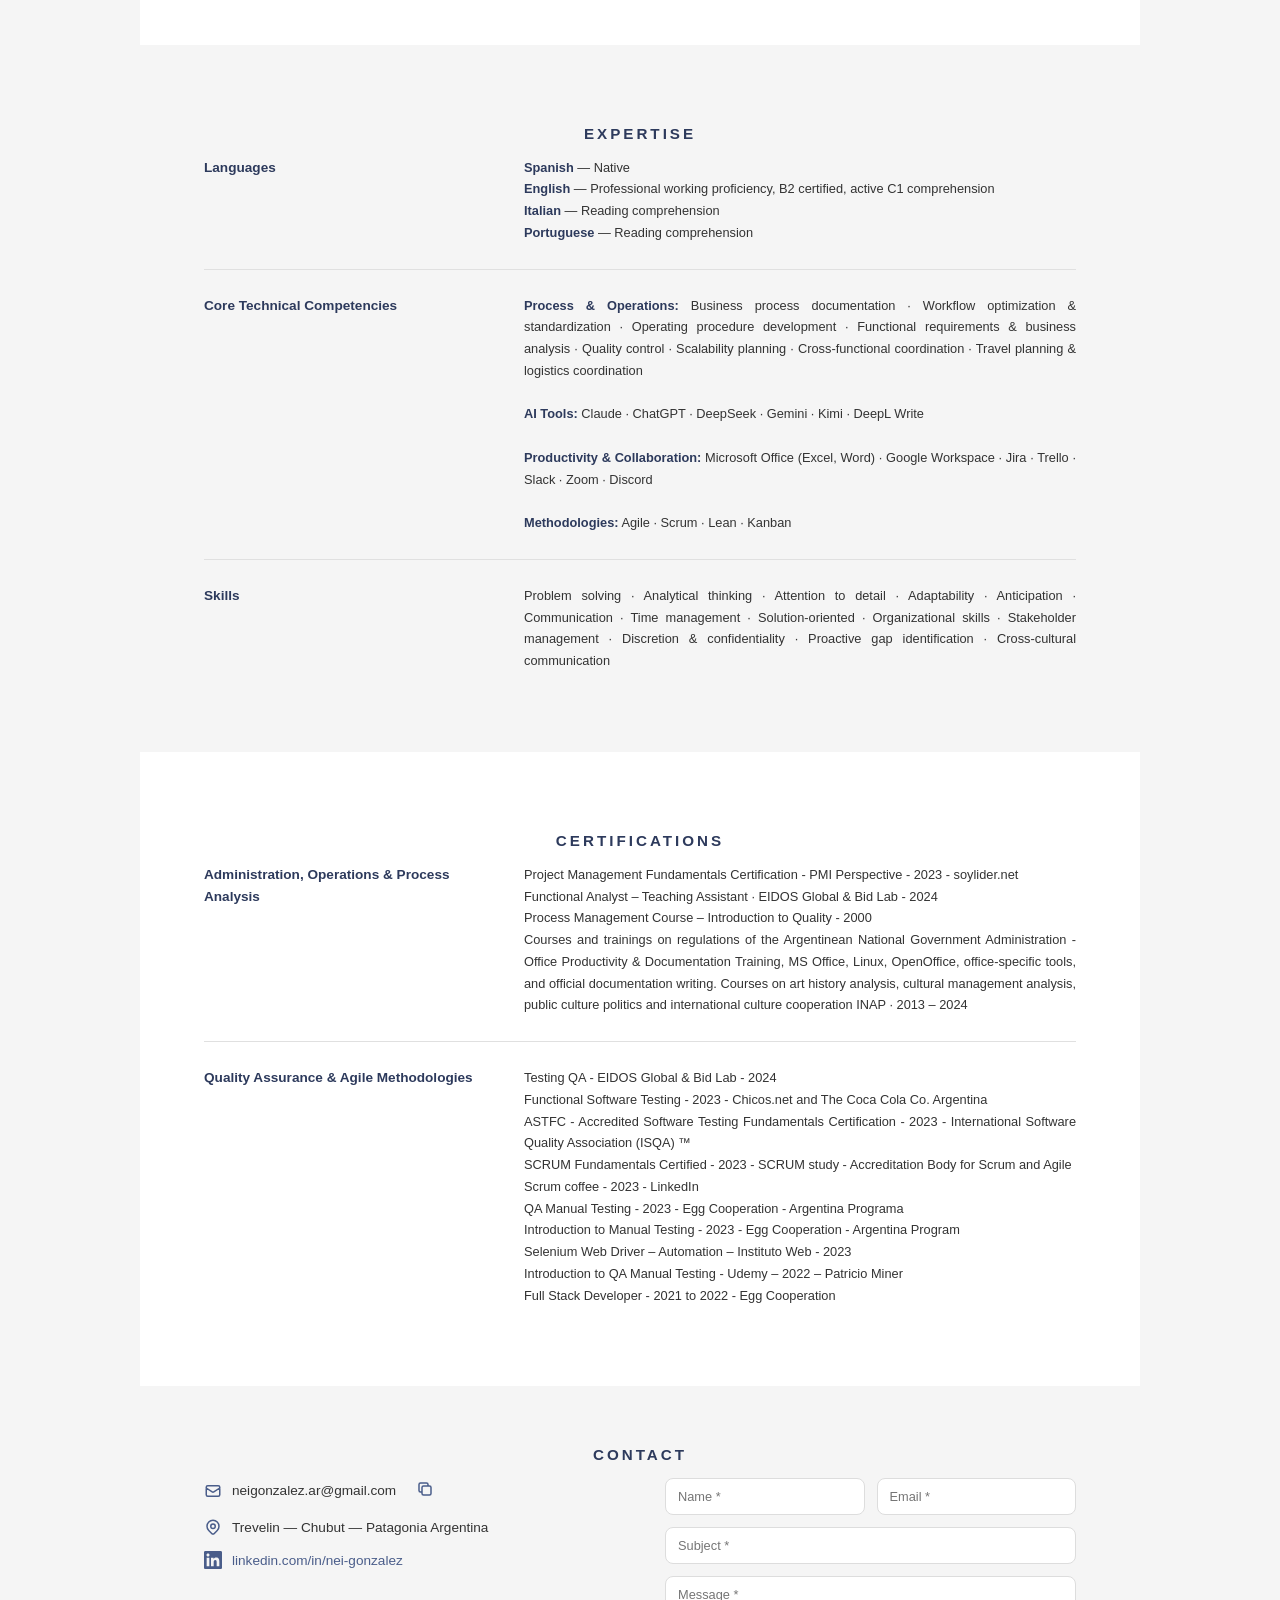
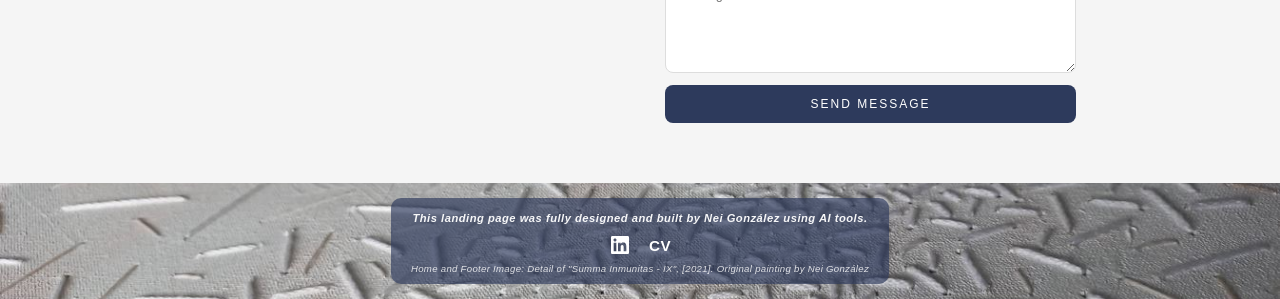
==== commit 4efff6f8: "ACHIVOS  DE SEGURIDAD Y SEO" ====
--- a/index.html
+++ b/index.html
@@ -21,10 +21,30 @@
     <meta name="twitter:title" content="Nei González — Executive Operations Partner">
     <meta name="twitter:description" content="Executive Operations Partner | C-Level & Founder Support | Process & Documentation Specialist | Bilingual EN/ES | Remote">
     <meta name="twitter:image" content="https://neigonzalez.com/img/perfil.jpg">
-    <link rel="canonical" href="https://neigonzalez.com/index.html">
+    <link rel="canonical" href="https://neigonzalez.com/">
     <title>Nei González — Executive Operations Partner</title>
     <link rel="icon" type="image/svg+xml" href="img/favicon.svg">
     <link rel="stylesheet" href="css/estilos.css">
+<script type="application/ld+json">
+{
+  "@context": "https://schema.org",
+  "@type": "Person",
+  "name": "Nei González",
+  "jobTitle": "Executive Operations Partner",
+  "description": "Executive Operations Partner | C-Level & Founder Support | Process & Documentation Specialist | Bilingual EN/ES | Remote",
+  "url": "https://neigonzalez.com",
+  "sameAs": [
+    "https://www.linkedin.com/in/nei-gonzalez"
+  ],
+  "knowsLanguage": ["Spanish", "English", "Italian", "Portuguese"],
+  "address": {
+    "@type": "PostalAddress",
+    "addressLocality": "Trevelin",
+    "addressRegion": "Chubut",
+    "addressCountry": "AR"
+  }
+}
+</script>
 </head>
 <body>
 
--- a/css/estilos.css
+++ b/css/estilos.css
@@ -10,6 +10,17 @@
 }
 
 /* ===== RESET ===== */
+/* ===== MOBILE COMPATIBILITY FIXES ===== */
+* {
+    -webkit-tap-highlight-color: transparent;
+}
+
+button, input, textarea, select {
+    -webkit-appearance: none;
+    -moz-appearance: none;
+    appearance: none;
+}
+
 * {
     margin: 0;
     padding: 0;
@@ -459,6 +470,11 @@
     text-align: justify;
 }
 
+.experience-text strong {
+    font-weight: 600;
+    color: var(--navy);
+}
+
 /* ===== CONTACT SECTION ===== */
 .contact {
     padding: 60px 5% 30px;
